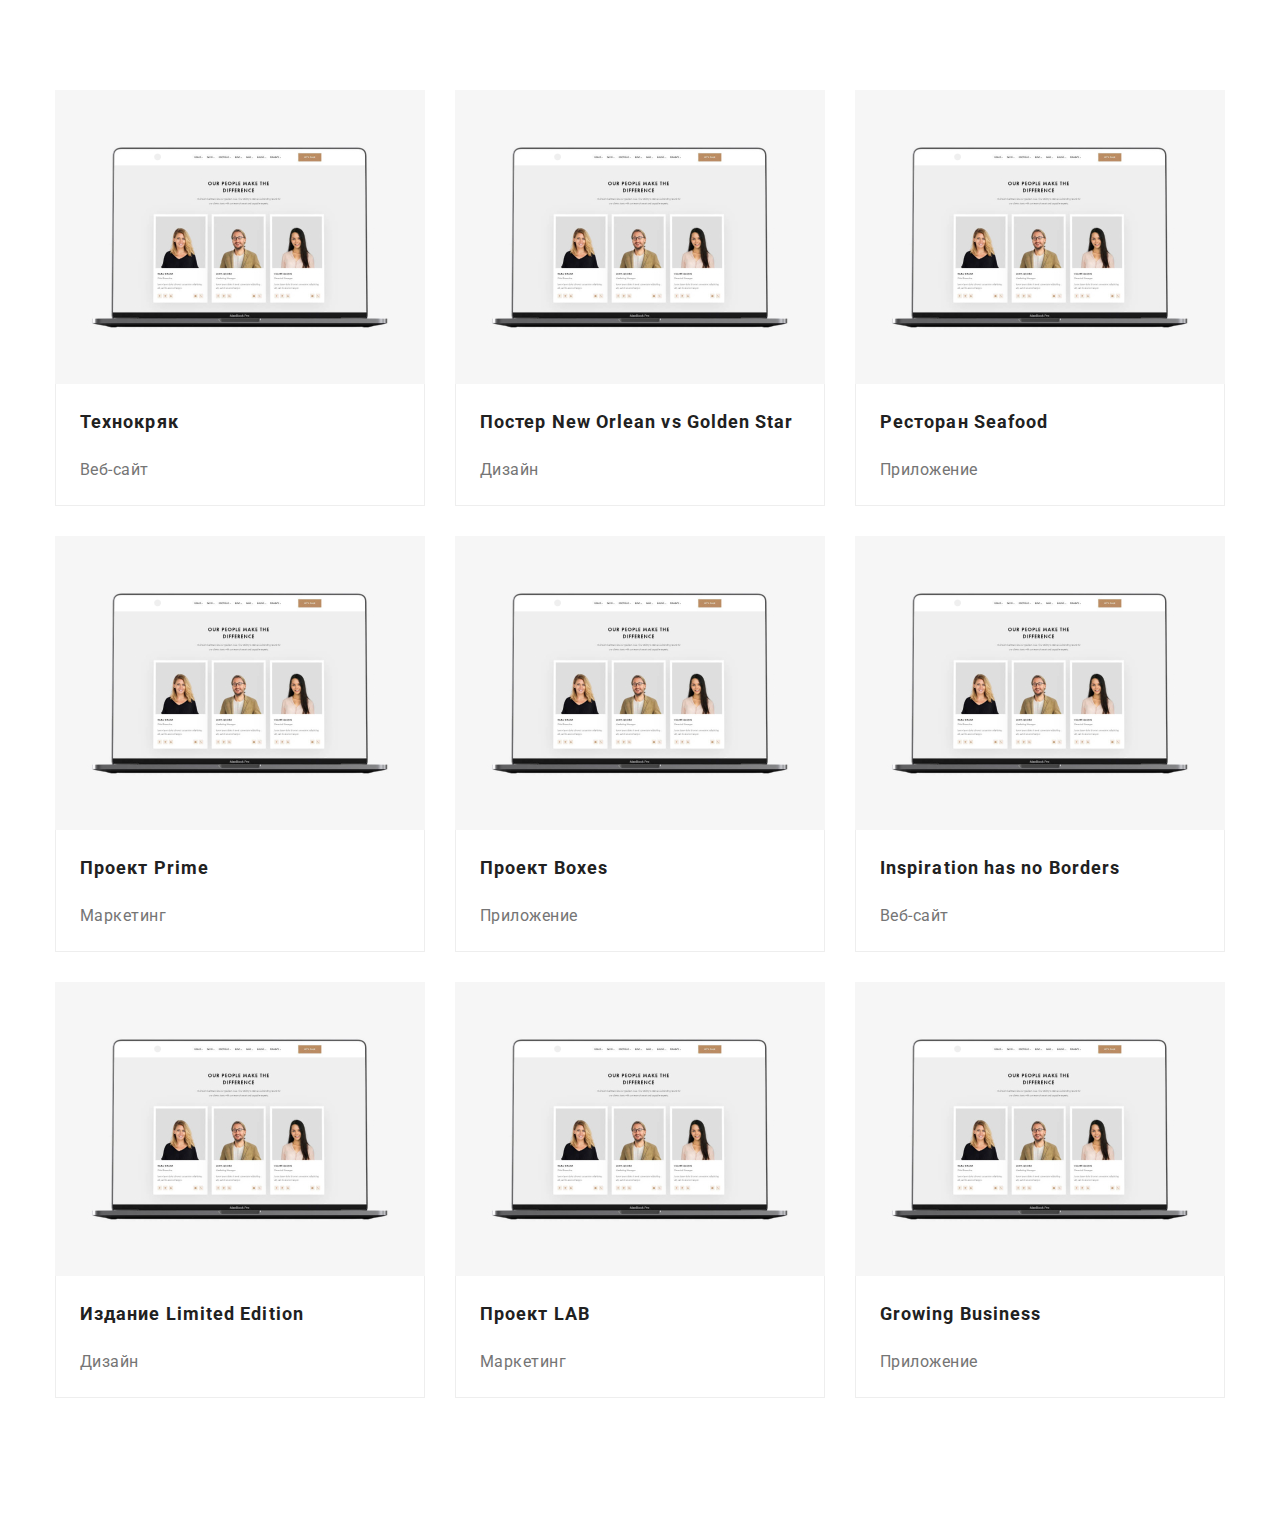
==== portfolio.html @ 9ae6234c "Initial commit" ====
<!DOCTYPE html>
<html lang="ru">

<head>
    <meta charset="UTF-8">
    <meta http-equiv="X-UA-Compatible" content="IE=edge">
    <meta name="viewport" content="width=device-width, initial-scale=1.0">
    
    <title>WebStudio</title>
    
    <link rel="stylesheet" href="./CSS/portfolio.min.css">
    <link rel="preconnect" href="https://fonts.gstatic.com">
    <link
    href="https://fonts.googleapis.com/css2?family=Raleway:wght@700&family=Roboto:wght@400;500;700;900&display=swap"
        rel="stylesheet">
</head>

<body>

    <!-- Head site -->

    <!-- <header class="header-line header--line ">
    
        <div class="container container-nav">
    
            <nav class="nav">
    
                <a href="./index.html" class="logo-decor"> <span class="logo-decor__start">Web</span> <span
                        class="logo-decor__end">Studio</span> </a>
    
                <ul class="menu list">
    
                    <li class="menu__item"> <a class="menu__link-title-text header-line__link-prt-std-icon " href="./index.html">Студия</a> </li>
    
                    <li class="menu__item"> <a class="menu__link-title-text header-line__link-portfolio-icon menu_link--active" href="./portfolio.html">Портфолио</a></li>
    
                    <li class="menu__item"> <a class="menu__link-title-text header-line__link-contacts-icon" href="">Контакты</a> </li>
    
                </ul>
    
            </nav>
    
          
          
            <ul class="list contacts">
            
                <li class="item contacts__item">
            
                    <a class="link-mail" href="mailto:nfo@devstudio.com">
            
                        <svg class="link-mail__icon">
            
                            <use href="./images/sprite.svg#icon-envelope"></use>
            
                        </svg>
            
                        info@devstudio.com</a>
            
                </li>
            
                <li class="item contacts__item">
            
                    <a class="link-phone" href="tel:+380961111111">
            
                        <svg class="link-phone__icon">
            
                            <use href="./images/sprite.svg#smartphone"></use>
            
                        </svg>
            
                        +38 096 111 11 11</a>
            
                </li>

            </ul>

        </div>
    
    </header> -->
    <!-- Main information -->
    <main>

        <h1 class="visually-hidden">Портфолио</h1>

        <section class="section main-section " >

            <div class="container">

                <!-- <ul class="radio-btn list" >

                    <li class=" radio-btn__item item"> <button class="radio-btn__oll" type="button">Все</button></li>

                    <li class=" radio-btn__item item"> <button class="radio-btn__web radio-btn__style" type="button">Веб-сайты</button> </li>

                    <li class=" radio-btn__item item"> <button class="radio-btn__gadgets radio-btn__style" type="button">Приложения</button></li>

                    <li class=" radio-btn__item item"> <button class="radio-btn__disign radio-btn__style" type="button">Дизайн</button></li>

                    <li class=" radio-btn__item item"> <button class="radio-btn__marketing radio-btn__style" type="button">Маркетинг</button></li>

                </ul> -->

                <ul class="projects list">
                
                    <li class="item  projects__item ">
                
                        <a class="projects__link" href="">
                
                            <div class="progects__overlay">
                                <picture>
                                    <source
                                        srcset="./images/desctop/portfolio/tehnokryak_img.jpg 1x, ./images/desctop/portfolio/./images/desctop/portfolio/tehnokryak_img@2x.jpg 2x"
                                        media="(min-width: 1200px)" />
                                        <source srcset="./images/tablets/portfolio/tehnokryak_img.jpg 1x, ./images/tablets/portfolio/tehnokryak_img@2x.jpg 2x"
                                            media="(min-width: 768px)" />
                                    <source srcset="./images/mobile/portfolio/tehnokryak_img.jpg 1x, ./images/mobile/portfolio/tehnokryak_img@2x.jpg 2x " media="(max-width: 767px)" />
                                    
                                   
                                    <img class="progects__img" src="./images/Tehnokryak.jpg" alt="Фоторографи людей з подисями их профессий"
                                        max-width="450" >
                                </picture>
                                
                
                                <div class="overlay">
                
                                    <p class="projects__overlay-text">
            
                                        Технокряк это современная площадка распространения коронавируса.
                                        Компании используют эту платформу для цифрового
                                        шпионажа и атак на защищённые сервера конкурентов.
            
                                    </p>
                 
                                </div>

                            </div>
                
                            <div class="name-progects">
                
                                <h2 class="name-progects__title">Технокряк</h2>
                
                                <p class="name-progects__text">Веб-сайт</p>
                
                            </div>
                        </a>
                    </li>
                
                    <li class="item projects__item">
                
                        <a class="projects__link" href="">
                
                            <div class="progects__overlay">

                                <picture>
                                    <source
                                        srcset="./images/desctop/portfolio/tehnokryak_img.jpg 1x, ./images/desctop/portfolio/./images/desctop/portfolio/tehnokryak_img@2x.jpg 2x"
                                        media="(min-width: 1200px)" />
                                    <source srcset="./images/tablets/portfolio/tehnokryak_img.jpg 1x, ./images/tablets/portfolio/tehnokryak_img@2x.jpg 2x"
                                        media="(min-width: 768px)" />
                                    <source srcset="./images/mobile/portfolio/tehnokryak_img.jpg 1x, ./images/mobile/portfolio/tehnokryak_img@2x.jpg 2x "
                                        media="(max-width: 767px)" />
                                    <img class="progects__img" src="./images/Star.jpg" alt="Два баскетболиста в прыжке, один блокрует бросок второго"
                                        max-width="450">
                                </picture>
                                    
                    
                                <div class="overlay">
                
                                        <p class="projects__overlay-text">
                
                                            Технокряк это современная площадка распространения коронавируса.
                                            Компании используют эту платформу для цифрового
                                            шпионажа и атак на защищённые сервера конкурентов.
                
                                        </p>
                
                                </div>
                
                            </div>
                
                
                
                            <div class="name-progects">
                
                                <h2 class="name-progects__title">Постер New Orlean vs Golden Star</h2>
                
                                <p class="name-progects__text">Дизайн</p>
                
                            </div>
                
                
                        </a>
                
                
                    </li>
                
                    <li class="item projects__item">
                
                        <a class="projects__link" href="">
                
                            <div class="progects__overlay">
                                <picture>
                                    <source
                                        srcset="./images/desctop/portfolio/tehnokryak_img.jpg 1x, ./images/desctop/portfolio/./images/desctop/portfolio/tehnokryak_img@2x.jpg 2x"
                                        media="(min-width: 1200px)" />
                                    <source srcset="./images/tablets/portfolio/tehnokryak_img.jpg 1x, ./images/tablets/portfolio/tehnokryak_img@2x.jpg 2x"
                                        media="(min-width: 768px)" />
                                    <source srcset="./images/mobile/portfolio/tehnokryak_img.jpg 1x, ./images/mobile/portfolio/tehnokryak_img@2x.jpg 2x "
                                        media="(max-width: 767px)" />
                                    <img class="progects__img" src="./images/Seafood.jpg" alt="Вригивающая форель и название ресторна " max-width="450">
                                </picture>
                               
                
                                <div class="overlay">
                
                                    <p class="projects__overlay-text">
            
                                        Технокряк это современная площадка распространения коронавируса.
                                        Компании используют эту платформу для цифрового
                                        шпионажа и атак на защищённые сервера конкурентов.
            
                                    </p>
   
                                </div>
                
                            </div>
                
                
                            <div class="name-progects">
                
                                <h2 class="name-progects__title">Ресторан Seafood</h2>
                
                                <p class="name-progects__text">Приложение</p>
                
                            </div>
                
                
                
                        </a>
                
                
                
                    </li>
                
                    <li class="item projects__item">
                
                        <a class="projects__link" href="">
                
                            <div class="progects__overlay">
                                <picture>
                                    <source
                                        srcset="./images/desctop/portfolio/tehnokryak_img.jpg 1x, ./images/desctop/portfolio/./images/desctop/portfolio/tehnokryak_img@2x.jpg 2x"
                                        media="(min-width: 1200px)" />
                                    <source srcset="./images/tablets/portfolio/tehnokryak_img.jpg 1x, ./images/tablets/portfolio/tehnokryak_img@2x.jpg 2x"
                                        media="(min-width: 768px)" />
                                    <source srcset="./images/mobile/portfolio/tehnokryak_img.jpg 1x, ./images/mobile/portfolio/tehnokryak_img@2x.jpg 2x "
                                        media="(max-width: 767px)" />
                                    <img class="progects__img" src="./images/Prime.jpg" alt="Наушнки" max-width="450">
                                </picture>
                                
                
                                <div class="overlay">
                
                                    <p class="projects__overlay-text">
            
                                        Технокряк это современная площадка распространения коронавируса.
                                        Компании используют эту платформу для цифрового
                                        шпионажа и атак на защищённые сервера конкурентов.
            
                                    </p>
            
                                </div>
                
                            </div>
                
                            <div class="name-progects">
                
                                <h2 class="name-progects__title">Проект Prime</h2>
                
                                <p class="name-progects__text">Маркетинг</p>
                
                            </div>
                
                        </a>
                
                
                
                    </li>
                
                    <li class="item projects__item">
                
                        <a class="projects__link" href="">
                
                            <div class="progects__overlay">
                                <picture>
                                    <source
                                        srcset="./images/desctop/portfolio/tehnokryak_img.jpg 1x, ./images/desctop/portfolio/./images/desctop/portfolio/tehnokryak_img@2x.jpg 2x"
                                        media="(min-width: 1200px)" />
                                    <source srcset="./images/tablets/portfolio/tehnokryak_img.jpg 1x, ./images/tablets/portfolio/tehnokryak_img@2x.jpg 2x"
                                        media="(min-width: 768px)" />
                                    <source srcset="./images/mobile/portfolio/tehnokryak_img.jpg 1x, ./images/mobile/portfolio/tehnokryak_img@2x.jpg 2x "
                                        media="(max-width: 767px)" />
                                    <img class="progects__img" src="./images/Boxes.jpg" alt="две коробочки, серая  и светлокоричневая" max-width="450">
                                </picture>
                                
                
                                <div class="overlay">
                
                
                                    <p class="projects__overlay-text">
            
                                        Технокряк это современная площадка распространения коронавируса.
                                        Компании используют эту платформу для цифрового
                                        шпионажа и атак на защищённые сервера конкурентов.
            
                                    </p>
                               
                
                                </div>
                
                            </div>
                
                            <div class="name-progects">
                
                                <h2 class="name-progects__title">Проект Boxes</h2>
                
                                <p class="name-progects__text">Приложение</p>
                
                            </div>
                
                
                        </a>
                
                
                
                    </li>
                
                    <li class="item projects__item">
                
                        <a class="projects__link" href="">
                
                            <div class="progects__overlay">
                                <picture>
                                    <source
                                        srcset="./images/desctop/portfolio/tehnokryak_img.jpg 1x, ./images/desctop/portfolio/./images/desctop/portfolio/tehnokryak_img@2x.jpg 2x"
                                        media="(min-width: 1200px)" />
                                    <source srcset="./images/tablets/portfolio/tehnokryak_img.jpg 1x, ./images/tablets/portfolio/tehnokryak_img@2x.jpg 2x"
                                        media="(min-width: 768px)" />
                                    <source srcset="./images/mobile/portfolio/tehnokryak_img.jpg 1x, ./images/mobile/portfolio/tehnokryak_img@2x.jpg 2x "
                                        media="(max-width: 767px)" />
                                    <img class="progects__img" src="./images/Borders.jpg"
                                        alt="Доска с картой мира на темном  фоне и списоком предлогаемых услуг" max-width="450">
                                </picture>
                                
                
                                <div class="overlay">
                                                    
                                        <p class="projects__overlay-text">
                
                                            Технокряк это современная площадка распространения коронавируса.
                                            Компании используют эту платформу для цифрового
                                            шпионажа и атак на защищённые сервера конкурентов.
                
                                        </p>

                                </div>
                
                            </div>
                
                            <div class="name-progects">
                
                                <h2 class="name-progects__title">Inspiration has no Borders</h2>
                
                                <p class="name-progects__text">Веб-сайт</p>
                
                            </div>
                
                        </a>
                
                
                
                    </li>
                
                    <li class="item projects__item">
                
                        <a class="projects__link" href="">
                
                            <div class="progects__overlay">
                                <picture>
                                    <source
                                        srcset="./images/desctop/portfolio/tehnokryak_img.jpg 1x, ./images/desctop/portfolio/./images/desctop/portfolio/tehnokryak_img@2x.jpg 2x"
                                        media="(min-width: 1200px)" />
                                    <source srcset="./images/tablets/portfolio/tehnokryak_img.jpg 1x, ./images/tablets/portfolio/tehnokryak_img@2x.jpg 2x"
                                        media="(min-width: 768px)" />
                                    <source srcset="./images/mobile/portfolio/tehnokryak_img.jpg 1x, ./images/mobile/portfolio/tehnokryak_img@2x.jpg 2x "
                                        media="(max-width: 767px)" />
                                    <img class="progects__img" src="./images/Limited.jpg"
                                        alt="Развернутый журнал с изображениями женщин с разним предметами" max-width="450">
                                </picture>
                
                                
                
                                <div class="overlay">
                
                                        <p class="projects__overlay-text">
                
                                            Технокряк это современная площадка распространения коронавируса.
                                            Компании используют эту платформу для цифрового
                                            шпионажа и атак на защищённые сервера конкурентов.
                
                                        </p>
                
                                </div>
                
                            </div>
                
                            <div class="name-progects">
                
                                <h2 class="name-progects__title">Издание Limited Edition</h2>
                
                                <p class="name-progects__text">Дизайн</p>
                
                            </div>
                
                        </a>
                
                
                    </li>
                
                    <li class="item projects__item">
                
                        <a class="projects__link" href="">
                
                            <div class="progects__overlay">
                                <picture>
                                    <source
                                        srcset="./images/desctop/portfolio/tehnokryak_img.jpg 1x, ./images/desctop/portfolio/./images/desctop/portfolio/tehnokryak_img@2x.jpg 2x"
                                        media="(min-width: 1200px)" />
                                    <source srcset="./images/tablets/portfolio/tehnokryak_img.jpg 1x, ./images/tablets/portfolio/tehnokryak_img@2x.jpg 2x"
                                        media="(min-width: 768px)" />
                                    <source srcset="./images/mobile/portfolio/tehnokryak_img.jpg 1x, ./images/mobile/portfolio/tehnokryak_img@2x.jpg 2x "
                                        media="(max-width: 767px)" />
                                    <img class="progects__img" src="./images/LAB.jpg" alt="Этикетка з надисями  LAB EL TAG" max-width="450">
                                </picture>
                              
                
                                <div class="overlay">
                     
                                        <p class="projects__overlay-text">
                
                                            Технокряк это современная площадка распространения коронавируса.
                                            Компании используют эту платформу для цифрового
                                            шпионажа и атак на защищённые сервера конкурентов.
                
                                        </p>
                                                                   
                                </div>
                
                            </div>
                
                            <div class="name-progects">
                
                                <h2 class="name-progects__title">Проект LAB</h2>
                
                                <p class="name-progects__text">Маркетинг</p>
                
                            </div>
                
                
                        </a>
                
                    </li>
                
                    <li class="item projects__item">
                
                        <a class="projects__link" href="">
                
                            <div class="progects__overlay">
                                <picture>
                                    <source
                                        srcset="./images/desctop/portfolio/tehnokryak_img.jpg 1x, ./images/desctop/portfolio/./images/desctop/portfolio/tehnokryak_img@2x.jpg 2x"
                                        media="(min-width: 1200px)" />
                                    <source srcset="./images/tablets/portfolio/tehnokryak_img.jpg 1x, ./images/tablets/portfolio/tehnokryak_img@2x.jpg 2x"
                                        media="(min-width: 768px)" />
                                    <source srcset="./images/mobile/portfolio/tehnokryak_img.jpg 1x, ./images/mobile/portfolio/tehnokryak_img@2x.jpg 2x "
                                        media="(max-width: 767px)" />
                                    <img class="progects__img" src="./images/Business.jpg" alt="Ноутбук заставкой  странички сайта" max-width="450">
                                </picture>
                                
                
                                <div class="overlay">
                
                                    
                                    <p class="projects__overlay-text">
            
                                        Технокряк это современная площадка распространения коронавируса.
                                        Компании используют эту платформу для цифрового
                                        шпионажа и атак на защищённые сервера конкурентов.
            
                                    </p>
                
                                                
                                </div>
                
                            </div>
                
                            <div class="name-progects">
                
                                <h2 class="name-progects__title" class="name-progects__text">Growing Business</h2>
                
                                <p class="name-progects__text">Приложение</p>
                
                            </div>
                
                
                
                        </a>
                
                    </li>
                
                </ul>
                
            </div>

        </section>

    </main>

                                             <!--FOOTER  -->

    <!-- <footer class="footer footer-section">
    
        <div class="container container-footer ">
    
            <div class="group-footer ftr-block">
    
                <a class="logo-footer-oll" href="/index.html"> <span class="logo-decor__start">Web</span> <span
                        class="logo-footer">Studio</span></a>
    
                <address class="title-ftr-adrs">
    
                    <a class="link-adr-footer" href="https://goo.gl/maps/9zNPGxBskTTP5fms5" target="_blank">г. Киев, пр-т
                        Леси Украинки, 26</a>
    
                    <ul class="footer-contacts  list">
    
                        <li class=" footer-contacts__item item">
    
                            <a class="footer-contacts__link-mail-footer" href="ailto:info@example.com">info@example.com</a>
    
                        </li>
    
                        <li class=" footer-contacts__item item">
    
                            <a class="footer-contacts__link-phone-footer" href="tel:+380991111111">+38 099 111 11 11</a>
    
                        </li>
                        
                    </ul>
    
    
                </address>
    
            </div>
    
            <div class="container-social ftr-block">
    
                <h3 class="title-link-ftr">присоединяйтесь</h3>
    
                <ul class=" footer-social  list">
    
                    <li class=" footer-social__item">
    
                        <a class="footer-social__link" href="">
    
                            <svg class="footer-social__icon">
    
                                <use href="./images/sprite.svg#icon-instagram-2"></use>
    
                            </svg>
    
                        </a>
    
                    </li>
    
                    <li class=" footer-social__item">
    
                        <a class="footer-social__link" href="">
    
                            <svg class="footer-social__icon">
    
                                <use href="./images/sprite.svg#icon-twitter-1"></use>
    
                            </svg>
    
                        </a>
    
                    </li>
    
                    <li class=" footer-social__item">
    
                        <a class="footer-social__link" href="">
    
                            <svg class="footer-social__icon">
    
                                <use href="./images/sprite.svg#icon-facebook-1"></use>
    
                            </svg>
    
                        </a>
    
                    </li>
    
                    <li class=" footer-social__item">
    
                        <a class="footer-social__link" href="">
    
                            <svg class="footer-social__icon">
    
                                <use href="./images/sprite.svg#icon-linkedin-1"></use>
    
                            </svg>
    
                        </a>
    
                    </li>
    
                </ul>
    
            </div>
    
            <div class="subscription ftr-block">

                <h3 class="title-link-subscription">Подпишитесь на рассылку</h3>
               
                <form>
                    <div class="subscription-block" >

                        <input class="subscription-block__email" type="email" name="email" placeholder="E-mail">
                        
                        <button type="submit" class="subsription-btn">Подписаться
                        
                            <svg class="subsription-btn__icon">
        
                                <use href="./images/icons.svg#icon-send"></use>
        
                            </svg>
                    
                        </button>
                    
                    </div>
       
                </form>
    
    
    
    
            </div>
    
        </div>
    
    
    
    </footer> -->
   

</body>

</html>
---- CSS/portfolio.min.css ----
html{box-sizing:border-box}body{font-family:'Roboto', sans-serif;font-style:normal;font-weight:400;color:#757575;margin:0}*,*::after,*::before{box-sizing:inherit}h1,h2,h3,p{margin-top:0}.list{list-style:none;margin-left:0px;margin-top:0px;padding-left:0px}li{list-style:none}img{display:block;max-width:100%;height:auto}:root{--text-general-top: 'Roboto', sans-serif;--prymory-text-color: #757575;--title-text-color: #212121;--whiet-text-color: #ffffff;--hover-focus-color: #2196f3;--black-text-color: #000000;--background-fone: #2f303a;--grid-set: 2;--transition-transform: transform 250ms cubic-bezier(0.4, 0, 0.2, 1);--transition-oll: 250ms cubic-bezier(0.4, 0, 0.2, 1)}.visually-hidden{position:absolute !important;clip:rect(1px 1px 1px 1px);clip:rect(1px, 1px, 1px, 1px);padding:0 !important;border:0 !important;height:1px !important;width:1px !important;overflow:hidden}.container{width:100%;padding-left:15px;padding-right:15px;padding-top:60px;padding-bottom:60px;margin-left:auto;margin-right:auto}@media screen and (min-width: 480px){.container{max-width:480px}}@media screen and (min-width: 768px){.container{max-width:768px}}@media screen and (min-width: 1200px){.container{max-width:1200px;padding-top:90px;padding-bottom:90px}}.header--line{position:relative;background-color:#ffffff;border-bottom:1px solid #ececec}.container-nav{display:flex;align-items:baseline;justify-content:space-between;padding-top:24px;padding-bottom:25px}.nav{display:flex;align-items:center}.menu{display:flex;margin-bottom:0px}.menu__item:not(:last-child){margin-right:50px}.menu__link-title-text:hover,.menu__link-title-text:focus{color:var(--hover-focus-color)}.menu__link-title-text{padding-top:20px;padding-bottom:31px;font-weight:500;font-size:14px;line-height:1.14;letter-spacing:0.02em;text-decoration:none;color:var(--title-text-color)}.menu_link--active{color:var(--hover-focus-color)}.logo-decor__start,.logo-decor__end{font-family:'Raleway', sans-serif;font-style:normal;font-weight:700;font-size:26px;line-height:1.2;letter-spacing:0.03em}.logo-decor{display:block;text-decoration:none;margin-right:93px}.logo-decor__start{color:var(--hover-focus-color)}.logo-decor__end{color:var(--black-text-color)}.header-line__link-title-studio::after{display:flex;position:absolute;background-image:url(../images/heder_std.svg);content:'';width:48px;height:4px;margin-top:28px}.header-line__link-contacts-icon::after{display:flex;position:absolute;background-image:url(../images/heder_contacts.svg);content:'';width:68px;height:4px;margin-top:28px;transform:scaleX(0);transition:var(--transition-transform)}.header-line__link-std-icon::after{display:flex;position:absolute;background-image:url(../images/heder_portfolio.svg);content:'';width:77px;height:4px;margin-top:28px;transform:scaleX(0);transition:var(--transition-transform)}.header-line__link-prt-std-icon:hover:after,.header-line__link-prt-std-icon:focus:after,.header-line__link-contacts-icon:hover:after,.header-line__link-contacts-icon:focus:after,.header-line__link-std-icon:hover:after,.header-line__link-std-icon:focus:after{transform:scaleX(1)}.header-line__link-portfolio-icon::after{display:flex;position:absolute;background-image:url(../images/heder_portfolio.svg);content:'';width:77px;height:4px;margin-top:28px}.header-line__link-prt-std-icon::after{display:flex;position:absolute;background-image:url(../images/heder_std.svg);content:'';width:48px;height:4px;margin-top:28px;transform:scaleX(0);transition:var(--transition-transform)}.contacts{display:flex;align-items:center;margin-bottom:0px;height:16px}.contacts__item:not(:last-child){margin-right:50px}.link-phone,.link-mail{padding-top:20px;padding-bottom:20px;font-weight:500;font-size:14px;line-height:1.14;text-decoration:none;color:var(--prymory-text-color);transition:color var(--transition-oll)}.link-phone{display:flex;align-items:center;width:100%}.link-phone:hover,.link-phone:focus{color:var(--hover-focus-color)}.link-mail{display:flex;align-items:center;width:100%}.link-mail:hover,.link-mail:focus{color:var(--hover-focus-color)}.link-mail__icon{width:16px;height:12px;margin-right:10px;background-color:#ffffff;fill:currentColor}.link-phone__icon{width:10px;height:16px;margin-right:10px;background-color:#ffffff;fill:currentColor}.radio-btn{display:flex;flex-wrap:wrap;justify-content:start;margin-bottom:40px}.radio-btn__item:not(:last-child){margin-right:10px}.radio-btn__item:nth-last-child(n+2){margin-bottom:15px}@media screen and (min-width: 768px){.radio-btn{display:flex;margin-bottom:30px;justify-content:center}.radio-btn__item:not(:last-child){margin-right:10px}.radio-btn__item:nth-last-child(n+4){margin-bottom:0}}@media screen and (min-width: 1200px){.radio-btn{display:flex;margin-bottom:50px;justify-content:center}.radio-btn__item:not(:last-child){margin-right:10px}}.radio-btn__oll{width:73px;height:38px;left:495px;top:174px;background:#2196f3;border-radius:4px;border:0;cursor:pointer;font-family:inherit;font-weight:500;font-size:16px;line-height:1.62;text-align:center;letter-spacing:0.03em;color:var(--whiet-text-color)}.radio-btn__oll__oll:hover,.radio-btn__oll__oll:focus{box-shadow:0px 3px 1px rgba(0,0,0,0.1),0px 1px 2px rgba(0,0,0,0.08),0px 2px 2px rgba(0,0,0,0.12)}.radio-btn__style{background-color:#f5f4fa;border-radius:4px;border:0;cursor:pointer;font-family:inherit;font-weight:500;font-size:16px;line-height:1.62;text-align:center;letter-spacing:0.03em;color:var(--title-text-color);transition:box-shadow var(--transition-oll),background-color var(--transition-oll),color var(--transition-oll)}.radio-btn__style:hover,.radio-btn__style:focus{box-shadow:0px 3px 1px rgba(0,0,0,0.1),0px 1px 2px rgba(0,0,0,0.08),0px 2px 2px rgba(0,0,0,0.12);background:#2196f3;color:var(--whiet-text-color)}.radio-btn__web{width:128px;height:38px;left:576px;top:174px}.radio-btn__gadgets{width:145px;height:38px;left:712px;top:174px}.radio-btn__disign{width:103px;height:38px;left:865px;top:174px}.radio-btn__marketing{width:130px;height:38px;left:976px;top:174px}.projects__item:not(:nth-last-child(-n+1)){margin-bottom:30px}@media screen and (min-width: 768px){.projects{display:flex;flex-flow:wrap;margin-bottom:0px}.projects__item:not(:nth-child(2n)){margin-right:30px}}@media screen and (min-width: 1200px){.projects{display:flex;flex-flow:wrap}.projects__item:not(:nth-last-child(- n+3)){margin-bottom:30px}.projects__item:not(:nth-last-child(- 7n+8)){margin-bottom:0}.projects__item:not(:nth-child(2n)){margin-right:0}.projects__item:not(:nth-child(3n+3)){margin-right:30px}}.projects__link{margin:0;display:block;width:100%;height:100%;text-decoration:none;transition:box-shadow var(--transition-oll)}.projects__link:hover,.projects__link:focus{box-shadow:0px 1px 1px rgba(0,0,0,0.12),0px 4px 4px rgba(0,0,0,0.06),1px 4px 6px rgba(0,0,0,0.16)}@media screen and (min-width: 768){.projects__link{display:block;width:354px}}@media screen and (min-width: 1200px){.projects__link{display:block;width:370px}}.progects__overlay{position:relative;max-width:450px;overflow:hidden}@media screen and (min-width: 768px){.progects__overlay{position:relative;max-width:354px;overflow:hidden}}@media screen and (min-width: 1200px){.progects__overlay{position:relative;max-width:370px;overflow:hidden}}.projects__overlay-text{position:absolute;top:50%;left:50%;transform:translate(-50%, -50%);width:100%;padding:49px 24px;font-size:18px;line-height:1.56;letter-spacing:0.03em;text-align:start;color:var(--whiet-text-color)}@media screen and (max-width: 479px){.projects__overlay-text{position:absolute;top:50%;left:35%;transform:translate(-50%, -50%);padding:0px 24px;max-width:320px;text-align:center;font-size:16px;line-height:1.56;letter-spacing:0.03em}}.overlay{position:absolute;width:450px;height:100%;background-color:rgba(33,150,243,0.9);opacity:0;transform:translateY(0);transition:var(--transition-transform)}.projects__link:focus .overlay,.projects__link:hover .overlay{transform:translateY(-100%);opacity:1}@media screen and (min-width: 768px){.overlay{position:absolute;max-width:354px;height:100%;background-color:rgba(33,150,243,0.9);opacity:0;transform:translateY(0);transition:var(--transition-transform)}.projects__link:focus .overlay,.projects__link:hover .overlay{transform:translateY(-100%);opacity:1}}@media screen and (min-width: 1200px){.overlay{position:absolute;max-width:370px;height:100%;background-color:rgba(33,150,243,0.9);opacity:0;transform:translateY(0);transition:var(--transition-transform)}.projects__link:focus .overlay,.projects__link:hover .overlay{transform:translateY(-100%);opacity:1}}.name-progects{max-width:450px;padding-left:24px;padding-right:24px;padding-bottom:20px;padding-top:20px;background-color:#ffffff;border-bottom:1px solid #eeeeee;border-left:1px solid #eeeeee;border-right:1px solid #eeeeee}.name-progects__title{font-weight:700;font-size:18px;line-height:2;letter-spacing:0.03em;color:var(--title-text-color)}.name-progects__text{margin-bottom:0px;font-size:16px;line-height:1.87;letter-spacing:0.03em;color:var(--prymory-text-color)}@media screen and (min-width: 768px){.name-progects{max-width:354px;padding-left:24px;padding-right:24px;padding-bottom:20px;padding-top:20px;background-color:#ffffff;border-bottom:1px solid #eeeeee;border-left:1px solid #eeeeee;border-right:1px solid #eeeeee}.name-progects__title{font-weight:700;font-size:18px;line-height:2;letter-spacing:0.03em;color:var(--title-text-color)}.name-progects__text{margin-bottom:0px;font-size:16px;line-height:1.87;letter-spacing:0.03em;color:var(--prymory-text-color)}}@media screen and (min-width: 1200px){.name-progects{max-width:370px;padding-left:24px;padding-right:24px;padding-bottom:20px;padding-top:20px;background-color:#ffffff;border-bottom:1px solid #eeeeee;border-left:1px solid #eeeeee;border-right:1px solid #eeeeee}.name-progects__title{font-weight:700;font-size:18px;line-height:2;letter-spacing:0.06em;color:var(--title-text-color)}.name-progects__text{margin-bottom:0px;font-size:16px;line-height:1.87;letter-spacing:0.03em;color:var(--prymory-text-color)}}.footer{width:auto;background-color:var(--background-fone);margin-top:0px}.container-footer{padding-top:60px;text-align:center;padding-bottom:60px}.group-footer{margin-bottom:60px}@media screen and (min-width: 768px){.container-footer{display:flex;flex-wrap:wrap;justify-content:space-around}.group-footer{margin-bottom:60px}}@media screen and (min-width: 1200px){.container-footer{display:flex;justify-content:space-between}.group-footer{margin:0}}@media screen and (min-width: 1200px){.ftr-block{flex-basis:calc((50% - 45px) / 2)}.ftr-block:last-child{flex-basis:calc(50% - 15px)}}.logo-footer-oll{display:block;margin-bottom:20px;font-family:'Raleway', sans-serif;font-style:normal;font-weight:700;font-size:26px;line-height:1.2;letter-spacing:0.03em;text-decoration:none;text-align:center}.logo-footer{color:var(--whiet-text-color)}.title-ftr-adrs{display:inline-block;width:231px}.footer-contacts__link-phone-footer,.footer-contacts__link-mail-footer{font-weight:normal;font-size:14px;line-height:24px;color:rgba(255,255,255,0.6);text-decoration:none;transition:color var(--transition-oll)}.link-adr-footer{display:inline-flex;width:231px;margin-bottom:8px;font-size:14px;line-height:1.71;letter-spacing:0.03em;color:var(--whiet-text-color);text-decoration:none;transition:color var(--transition-oll)}.footer-contacts{display:block;margin-bottom:0px;width:231px;margin-right:0}.footer-contacts__link-phone-footer:hover,.footer-contacts__link-phone-footer:focus,.footer-contacts__link-mail-footer:hover,.footer-contacts__link-mail-footer:focus{color:var(--hover-focus-color)}.footer-contacts__item:not(:last-child){margin-bottom:11px}.link-adr-footer:hover,.link-adr-footer:focus{color:var(--hover-focus-color)}.title-link-ftr{margin-bottom:20px;font-weight:700;font-size:14px;line-height:1.14;letter-spacing:0.03em;text-transform:uppercase;color:var(--whiet-text-color)}.container-social{margin-left:auto;margin-right:auto;margin-bottom:60px;padding-top:5px}@media screen and (min-width: 768px){.container-social{margin:0}}@media screen and (min-width: 1200px){.container-social{margin:0;padding-top:12px}}.footer-social{display:flex;justify-content:center;margin-bottom:0}.footer-social__item:not(:last-child){margin-right:10px}.footer-social__item{width:44px;height:44px;border-radius:50%;transform:scale(1);transition:var(--transition-transform)}.footer-social__item:hover,.footer-social__item:focus{background-color:var(--hover-focus-color);transform:scale(1.15)}.footer-social__link{display:flex;justify-content:center;align-items:center;width:100%;height:100%;border-radius:inherit;background-color:rgba(255,255,255,0.1)}.footer-social__icon{width:20px;height:20px;fill:white}.subscription-block{width:100%}.subscription-block__email{display:flex;flex-direction:column;justify-content:center;margin-bottom:20px;padding-left:16px;padding-top:15px;padding-bottom:15px;width:100%;border:1px solid rgba(255,255,255,0.3);background-color:#2f303a;filter:drop-shadow(0px 4px 4px rgba(0,0,0,0.15));border-radius:4px;font-size:16px;line-height:1.25;color:rgba(255,255,255,0.6);letter-spacing:0.03em}@media screen and (min-width: 768px){.subscription{width:100%;padding-top:5px}.subscription-block{width:100%}.subscription-block__email{display:flex;flex-direction:column;justify-content:center;margin-left:auto;margin-right:auto;margin-bottom:20px;padding-left:16px;padding-top:15px;padding-bottom:15px;max-width:450px;border:1px solid rgba(255,255,255,0.3);background-color:#2f303a;filter:drop-shadow(0px 4px 4px rgba(0,0,0,0.15));border-radius:4px;font-size:16px;line-height:1.25;color:rgba(255,255,255,0.6);letter-spacing:0.03em}}@media screen and (min-width: 1200px){.subscription{max-width:570px;padding-top:12px}.subscription-block{width:100%;display:flex}.subscription-block__email{margin-right:12px;padding-left:16px;padding-top:15px;padding-bottom:15px;width:358px}}.title-link-subscription{display:block;margin-bottom:20px;font-weight:700;font-size:14px;line-height:1.14;letter-spacing:0.03em;text-transform:uppercase;color:var(--whiet-text-color)}@media screen and (min-width: 1200px){.title-link-subscription{text-align:start}}.subsription-btn{position:relative;width:200px;height:50px;padding:0;background-color:#188ce8;padding:10px 62px 10px 29px;border-radius:4px;border:0;text-align:center;letter-spacing:0.06em;color:var(--whiet-text-color);font-weight:bold;font-size:16px;line-height:1.87;cursor:pointer;transition:background-color var(--transition-oll)}.subsription-btn:hover,.subsription-btn:focus{box-shadow:0px 4px 4px rgba(0,0,0,0.15);background-color:var(--hover-focus-color)}.subsription-btn__icon{position:absolute;top:13px;right:28px;width:24px;height:24px}
/*# sourceMappingURL=portfolio.min.css.map */
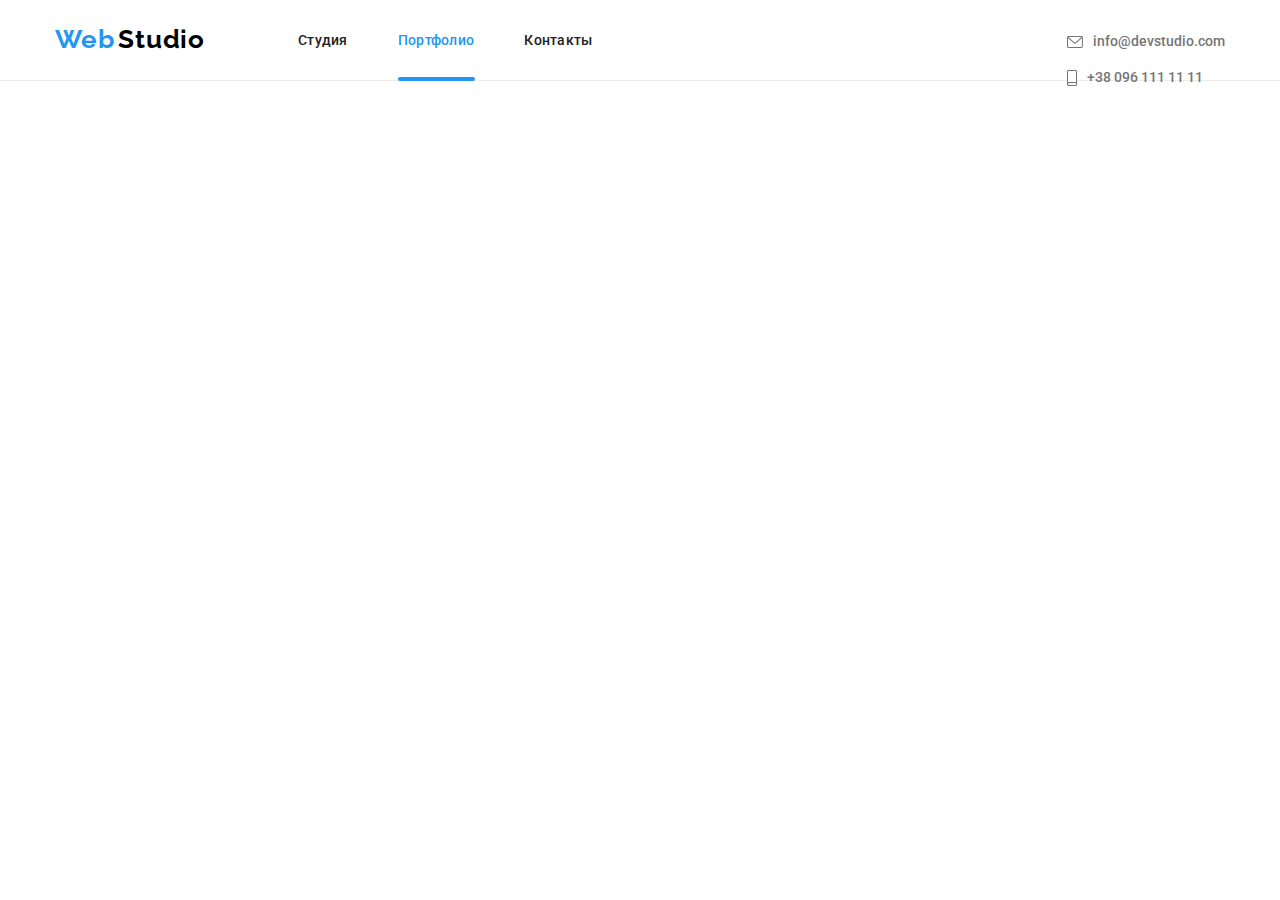
==== commit 6e10fc61: "suka-header" ====
--- a/portfolio.html
+++ b/portfolio.html
@@ -19,7 +19,7 @@
 
     <!-- Head site -->
 
-    <!-- <header class="header-line header--line ">
+    <header class="header-line header--line ">
     
         <div class="container container-nav">
     
@@ -76,9 +76,9 @@
 
         </div>
     
-    </header> -->
+    </header>
     <!-- Main information -->
-    <main>
+    <!-- <main>
 
         <h1 class="visually-hidden">Портфолио</h1>
 
@@ -86,7 +86,7 @@
 
             <div class="container">
 
-                <!-- <ul class="radio-btn list" >
+                <ul class="radio-btn list" >
 
                     <li class=" radio-btn__item item"> <button class="radio-btn__oll" type="button">Все</button></li>
 
@@ -98,7 +98,7 @@
 
                     <li class=" radio-btn__item item"> <button class="radio-btn__marketing radio-btn__style" type="button">Маркетинг</button></li>
 
-                </ul> -->
+                </ul>
 
                 <ul class="projects list">
                 
@@ -524,7 +524,7 @@
 
         </section>
 
-    </main>
+    </main> -->
 
                                              <!--FOOTER  -->
 
--- a/CSS/portfolio.min.css
+++ b/CSS/portfolio.min.css
@@ -1,2 +1,2 @@
-html{box-sizing:border-box}body{font-family:'Roboto', sans-serif;font-style:normal;font-weight:400;color:#757575;margin:0}*,*::after,*::before{box-sizing:inherit}h1,h2,h3,p{margin-top:0}.list{list-style:none;margin-left:0px;margin-top:0px;padding-left:0px}li{list-style:none}img{display:block;max-width:100%;height:auto}:root{--text-general-top: 'Roboto', sans-serif;--prymory-text-color: #757575;--title-text-color: #212121;--whiet-text-color: #ffffff;--hover-focus-color: #2196f3;--black-text-color: #000000;--background-fone: #2f303a;--grid-set: 2;--transition-transform: transform 250ms cubic-bezier(0.4, 0, 0.2, 1);--transition-oll: 250ms cubic-bezier(0.4, 0, 0.2, 1)}.visually-hidden{position:absolute !important;clip:rect(1px 1px 1px 1px);clip:rect(1px, 1px, 1px, 1px);padding:0 !important;border:0 !important;height:1px !important;width:1px !important;overflow:hidden}.container{width:100%;padding-left:15px;padding-right:15px;padding-top:60px;padding-bottom:60px;margin-left:auto;margin-right:auto}@media screen and (min-width: 480px){.container{max-width:480px}}@media screen and (min-width: 768px){.container{max-width:768px}}@media screen and (min-width: 1200px){.container{max-width:1200px;padding-top:90px;padding-bottom:90px}}.header--line{position:relative;background-color:#ffffff;border-bottom:1px solid #ececec}.container-nav{display:flex;align-items:baseline;justify-content:space-between;padding-top:24px;padding-bottom:25px}.nav{display:flex;align-items:center}.menu{display:flex;margin-bottom:0px}.menu__item:not(:last-child){margin-right:50px}.menu__link-title-text:hover,.menu__link-title-text:focus{color:var(--hover-focus-color)}.menu__link-title-text{padding-top:20px;padding-bottom:31px;font-weight:500;font-size:14px;line-height:1.14;letter-spacing:0.02em;text-decoration:none;color:var(--title-text-color)}.menu_link--active{color:var(--hover-focus-color)}.logo-decor__start,.logo-decor__end{font-family:'Raleway', sans-serif;font-style:normal;font-weight:700;font-size:26px;line-height:1.2;letter-spacing:0.03em}.logo-decor{display:block;text-decoration:none;margin-right:93px}.logo-decor__start{color:var(--hover-focus-color)}.logo-decor__end{color:var(--black-text-color)}.header-line__link-title-studio::after{display:flex;position:absolute;background-image:url(../images/heder_std.svg);content:'';width:48px;height:4px;margin-top:28px}.header-line__link-contacts-icon::after{display:flex;position:absolute;background-image:url(../images/heder_contacts.svg);content:'';width:68px;height:4px;margin-top:28px;transform:scaleX(0);transition:var(--transition-transform)}.header-line__link-std-icon::after{display:flex;position:absolute;background-image:url(../images/heder_portfolio.svg);content:'';width:77px;height:4px;margin-top:28px;transform:scaleX(0);transition:var(--transition-transform)}.header-line__link-prt-std-icon:hover:after,.header-line__link-prt-std-icon:focus:after,.header-line__link-contacts-icon:hover:after,.header-line__link-contacts-icon:focus:after,.header-line__link-std-icon:hover:after,.header-line__link-std-icon:focus:after{transform:scaleX(1)}.header-line__link-portfolio-icon::after{display:flex;position:absolute;background-image:url(../images/heder_portfolio.svg);content:'';width:77px;height:4px;margin-top:28px}.header-line__link-prt-std-icon::after{display:flex;position:absolute;background-image:url(../images/heder_std.svg);content:'';width:48px;height:4px;margin-top:28px;transform:scaleX(0);transition:var(--transition-transform)}.contacts{display:flex;align-items:center;margin-bottom:0px;height:16px}.contacts__item:not(:last-child){margin-right:50px}.link-phone,.link-mail{padding-top:20px;padding-bottom:20px;font-weight:500;font-size:14px;line-height:1.14;text-decoration:none;color:var(--prymory-text-color);transition:color var(--transition-oll)}.link-phone{display:flex;align-items:center;width:100%}.link-phone:hover,.link-phone:focus{color:var(--hover-focus-color)}.link-mail{display:flex;align-items:center;width:100%}.link-mail:hover,.link-mail:focus{color:var(--hover-focus-color)}.link-mail__icon{width:16px;height:12px;margin-right:10px;background-color:#ffffff;fill:currentColor}.link-phone__icon{width:10px;height:16px;margin-right:10px;background-color:#ffffff;fill:currentColor}.radio-btn{display:flex;flex-wrap:wrap;justify-content:start;margin-bottom:40px}.radio-btn__item:not(:last-child){margin-right:10px}.radio-btn__item:nth-last-child(n+2){margin-bottom:15px}@media screen and (min-width: 768px){.radio-btn{display:flex;margin-bottom:30px;justify-content:center}.radio-btn__item:not(:last-child){margin-right:10px}.radio-btn__item:nth-last-child(n+4){margin-bottom:0}}@media screen and (min-width: 1200px){.radio-btn{display:flex;margin-bottom:50px;justify-content:center}.radio-btn__item:not(:last-child){margin-right:10px}}.radio-btn__oll{width:73px;height:38px;left:495px;top:174px;background:#2196f3;border-radius:4px;border:0;cursor:pointer;font-family:inherit;font-weight:500;font-size:16px;line-height:1.62;text-align:center;letter-spacing:0.03em;color:var(--whiet-text-color)}.radio-btn__oll__oll:hover,.radio-btn__oll__oll:focus{box-shadow:0px 3px 1px rgba(0,0,0,0.1),0px 1px 2px rgba(0,0,0,0.08),0px 2px 2px rgba(0,0,0,0.12)}.radio-btn__style{background-color:#f5f4fa;border-radius:4px;border:0;cursor:pointer;font-family:inherit;font-weight:500;font-size:16px;line-height:1.62;text-align:center;letter-spacing:0.03em;color:var(--title-text-color);transition:box-shadow var(--transition-oll),background-color var(--transition-oll),color var(--transition-oll)}.radio-btn__style:hover,.radio-btn__style:focus{box-shadow:0px 3px 1px rgba(0,0,0,0.1),0px 1px 2px rgba(0,0,0,0.08),0px 2px 2px rgba(0,0,0,0.12);background:#2196f3;color:var(--whiet-text-color)}.radio-btn__web{width:128px;height:38px;left:576px;top:174px}.radio-btn__gadgets{width:145px;height:38px;left:712px;top:174px}.radio-btn__disign{width:103px;height:38px;left:865px;top:174px}.radio-btn__marketing{width:130px;height:38px;left:976px;top:174px}.projects__item:not(:nth-last-child(-n+1)){margin-bottom:30px}@media screen and (min-width: 768px){.projects{display:flex;flex-flow:wrap;margin-bottom:0px}.projects__item:not(:nth-child(2n)){margin-right:30px}}@media screen and (min-width: 1200px){.projects{display:flex;flex-flow:wrap}.projects__item:not(:nth-last-child(- n+3)){margin-bottom:30px}.projects__item:not(:nth-last-child(- 7n+8)){margin-bottom:0}.projects__item:not(:nth-child(2n)){margin-right:0}.projects__item:not(:nth-child(3n+3)){margin-right:30px}}.projects__link{margin:0;display:block;width:100%;height:100%;text-decoration:none;transition:box-shadow var(--transition-oll)}.projects__link:hover,.projects__link:focus{box-shadow:0px 1px 1px rgba(0,0,0,0.12),0px 4px 4px rgba(0,0,0,0.06),1px 4px 6px rgba(0,0,0,0.16)}@media screen and (min-width: 768){.projects__link{display:block;width:354px}}@media screen and (min-width: 1200px){.projects__link{display:block;width:370px}}.progects__overlay{position:relative;max-width:450px;overflow:hidden}@media screen and (min-width: 768px){.progects__overlay{position:relative;max-width:354px;overflow:hidden}}@media screen and (min-width: 1200px){.progects__overlay{position:relative;max-width:370px;overflow:hidden}}.projects__overlay-text{position:absolute;top:50%;left:50%;transform:translate(-50%, -50%);width:100%;padding:49px 24px;font-size:18px;line-height:1.56;letter-spacing:0.03em;text-align:start;color:var(--whiet-text-color)}@media screen and (max-width: 479px){.projects__overlay-text{position:absolute;top:50%;left:35%;transform:translate(-50%, -50%);padding:0px 24px;max-width:320px;text-align:center;font-size:16px;line-height:1.56;letter-spacing:0.03em}}.overlay{position:absolute;width:450px;height:100%;background-color:rgba(33,150,243,0.9);opacity:0;transform:translateY(0);transition:var(--transition-transform)}.projects__link:focus .overlay,.projects__link:hover .overlay{transform:translateY(-100%);opacity:1}@media screen and (min-width: 768px){.overlay{position:absolute;max-width:354px;height:100%;background-color:rgba(33,150,243,0.9);opacity:0;transform:translateY(0);transition:var(--transition-transform)}.projects__link:focus .overlay,.projects__link:hover .overlay{transform:translateY(-100%);opacity:1}}@media screen and (min-width: 1200px){.overlay{position:absolute;max-width:370px;height:100%;background-color:rgba(33,150,243,0.9);opacity:0;transform:translateY(0);transition:var(--transition-transform)}.projects__link:focus .overlay,.projects__link:hover .overlay{transform:translateY(-100%);opacity:1}}.name-progects{max-width:450px;padding-left:24px;padding-right:24px;padding-bottom:20px;padding-top:20px;background-color:#ffffff;border-bottom:1px solid #eeeeee;border-left:1px solid #eeeeee;border-right:1px solid #eeeeee}.name-progects__title{font-weight:700;font-size:18px;line-height:2;letter-spacing:0.03em;color:var(--title-text-color)}.name-progects__text{margin-bottom:0px;font-size:16px;line-height:1.87;letter-spacing:0.03em;color:var(--prymory-text-color)}@media screen and (min-width: 768px){.name-progects{max-width:354px;padding-left:24px;padding-right:24px;padding-bottom:20px;padding-top:20px;background-color:#ffffff;border-bottom:1px solid #eeeeee;border-left:1px solid #eeeeee;border-right:1px solid #eeeeee}.name-progects__title{font-weight:700;font-size:18px;line-height:2;letter-spacing:0.03em;color:var(--title-text-color)}.name-progects__text{margin-bottom:0px;font-size:16px;line-height:1.87;letter-spacing:0.03em;color:var(--prymory-text-color)}}@media screen and (min-width: 1200px){.name-progects{max-width:370px;padding-left:24px;padding-right:24px;padding-bottom:20px;padding-top:20px;background-color:#ffffff;border-bottom:1px solid #eeeeee;border-left:1px solid #eeeeee;border-right:1px solid #eeeeee}.name-progects__title{font-weight:700;font-size:18px;line-height:2;letter-spacing:0.06em;color:var(--title-text-color)}.name-progects__text{margin-bottom:0px;font-size:16px;line-height:1.87;letter-spacing:0.03em;color:var(--prymory-text-color)}}.footer{width:auto;background-color:var(--background-fone);margin-top:0px}.container-footer{padding-top:60px;text-align:center;padding-bottom:60px}.group-footer{margin-bottom:60px}@media screen and (min-width: 768px){.container-footer{display:flex;flex-wrap:wrap;justify-content:space-around}.group-footer{margin-bottom:60px}}@media screen and (min-width: 1200px){.container-footer{display:flex;justify-content:space-between}.group-footer{margin:0}}@media screen and (min-width: 1200px){.ftr-block{flex-basis:calc((50% - 45px) / 2)}.ftr-block:last-child{flex-basis:calc(50% - 15px)}}.logo-footer-oll{display:block;margin-bottom:20px;font-family:'Raleway', sans-serif;font-style:normal;font-weight:700;font-size:26px;line-height:1.2;letter-spacing:0.03em;text-decoration:none;text-align:center}.logo-footer{color:var(--whiet-text-color)}.title-ftr-adrs{display:inline-block;width:231px}.footer-contacts__link-phone-footer,.footer-contacts__link-mail-footer{font-weight:normal;font-size:14px;line-height:24px;color:rgba(255,255,255,0.6);text-decoration:none;transition:color var(--transition-oll)}.link-adr-footer{display:inline-flex;width:231px;margin-bottom:8px;font-size:14px;line-height:1.71;letter-spacing:0.03em;color:var(--whiet-text-color);text-decoration:none;transition:color var(--transition-oll)}.footer-contacts{display:block;margin-bottom:0px;width:231px;margin-right:0}.footer-contacts__link-phone-footer:hover,.footer-contacts__link-phone-footer:focus,.footer-contacts__link-mail-footer:hover,.footer-contacts__link-mail-footer:focus{color:var(--hover-focus-color)}.footer-contacts__item:not(:last-child){margin-bottom:11px}.link-adr-footer:hover,.link-adr-footer:focus{color:var(--hover-focus-color)}.title-link-ftr{margin-bottom:20px;font-weight:700;font-size:14px;line-height:1.14;letter-spacing:0.03em;text-transform:uppercase;color:var(--whiet-text-color)}.container-social{margin-left:auto;margin-right:auto;margin-bottom:60px;padding-top:5px}@media screen and (min-width: 768px){.container-social{margin:0}}@media screen and (min-width: 1200px){.container-social{margin:0;padding-top:12px}}.footer-social{display:flex;justify-content:center;margin-bottom:0}.footer-social__item:not(:last-child){margin-right:10px}.footer-social__item{width:44px;height:44px;border-radius:50%;transform:scale(1);transition:var(--transition-transform)}.footer-social__item:hover,.footer-social__item:focus{background-color:var(--hover-focus-color);transform:scale(1.15)}.footer-social__link{display:flex;justify-content:center;align-items:center;width:100%;height:100%;border-radius:inherit;background-color:rgba(255,255,255,0.1)}.footer-social__icon{width:20px;height:20px;fill:white}.subscription-block{width:100%}.subscription-block__email{display:flex;flex-direction:column;justify-content:center;margin-bottom:20px;padding-left:16px;padding-top:15px;padding-bottom:15px;width:100%;border:1px solid rgba(255,255,255,0.3);background-color:#2f303a;filter:drop-shadow(0px 4px 4px rgba(0,0,0,0.15));border-radius:4px;font-size:16px;line-height:1.25;color:rgba(255,255,255,0.6);letter-spacing:0.03em}@media screen and (min-width: 768px){.subscription{width:100%;padding-top:5px}.subscription-block{width:100%}.subscription-block__email{display:flex;flex-direction:column;justify-content:center;margin-left:auto;margin-right:auto;margin-bottom:20px;padding-left:16px;padding-top:15px;padding-bottom:15px;max-width:450px;border:1px solid rgba(255,255,255,0.3);background-color:#2f303a;filter:drop-shadow(0px 4px 4px rgba(0,0,0,0.15));border-radius:4px;font-size:16px;line-height:1.25;color:rgba(255,255,255,0.6);letter-spacing:0.03em}}@media screen and (min-width: 1200px){.subscription{max-width:570px;padding-top:12px}.subscription-block{width:100%;display:flex}.subscription-block__email{margin-right:12px;padding-left:16px;padding-top:15px;padding-bottom:15px;width:358px}}.title-link-subscription{display:block;margin-bottom:20px;font-weight:700;font-size:14px;line-height:1.14;letter-spacing:0.03em;text-transform:uppercase;color:var(--whiet-text-color)}@media screen and (min-width: 1200px){.title-link-subscription{text-align:start}}.subsription-btn{position:relative;width:200px;height:50px;padding:0;background-color:#188ce8;padding:10px 62px 10px 29px;border-radius:4px;border:0;text-align:center;letter-spacing:0.06em;color:var(--whiet-text-color);font-weight:bold;font-size:16px;line-height:1.87;cursor:pointer;transition:background-color var(--transition-oll)}.subsription-btn:hover,.subsription-btn:focus{box-shadow:0px 4px 4px rgba(0,0,0,0.15);background-color:var(--hover-focus-color)}.subsription-btn__icon{position:absolute;top:13px;right:28px;width:24px;height:24px}
+html{box-sizing:border-box}body{font-family:'Roboto', sans-serif;font-style:normal;font-weight:400;color:#757575;margin:0}*,*::after,*::before{box-sizing:inherit}h1,h2,h3,p{margin-top:0}.list{list-style:none;margin-left:0px;margin-top:0px;padding-left:0px}li{list-style:none}img{display:block;max-width:100%;height:auto}:root{--text-general-top: 'Roboto', sans-serif;--prymory-text-color: #757575;--title-text-color: #212121;--whiet-text-color: #ffffff;--hover-focus-color: #2196f3;--black-text-color: #000000;--background-fone: #2f303a;--grid-set: 2;--transition-transform: transform 250ms cubic-bezier(0.4, 0, 0.2, 1);--transition-oll: 250ms cubic-bezier(0.4, 0, 0.2, 1)}.visually-hidden{position:absolute !important;clip:rect(1px 1px 1px 1px);clip:rect(1px, 1px, 1px, 1px);padding:0 !important;border:0 !important;height:1px !important;width:1px !important;overflow:hidden}.container{width:100%;padding-left:15px;padding-right:15px;padding-top:60px;padding-bottom:60px;margin-left:auto;margin-right:auto}@media screen and (min-width: 480px){.container{max-width:480px}}@media screen and (min-width: 768px){.container{max-width:768px}}@media screen and (min-width: 1200px){.container{max-width:1200px;padding-top:90px;padding-bottom:90px}}.header--line{position:relative;background-color:#ffffff;border-bottom:1px solid #ececec}.container-nav{width:auto;display:flex;justify-content:space-between;align-items:center}@media screen and (min-width: 250px){.container-nav{min-width:250px}}@media screen and (max-width: 767.98px){.container-nav__contacts{display:none}}@media screen and (min-width: 1200px){.container-nav{display:flex;align-items:baseline;justify-content:space-between;padding-top:24px;padding-bottom:25px}}.nav{display:flex;align-items:center}@media screen and (max-width: 767.98px){.menu-button{display:inline-flex;border:none;margin:0;padding:0;background-color:transparent}.menu-button__icon-close{display:none}.menu-button__icon{position:relative;display:flex;justify-content:center;align-items:center}.menu-button__icon-close{position:absolute}.menu-button.is-open .menu-button__icon-close{display:block}.menu-button.is-open .menu-button__icon-menu{display:none}}@media screen and (min-width: 768px){.menu-button{display:none}.menu-button__icon-close{display:none}.menu-button__icon-menu{display:none}}.menu{display:flex;margin-bottom:0px}.menu__item:not(:last-child){margin-right:50px}@media screen and (max-width: 767.98px){.menu .menu__item{display:none}}.menu__link-title-text:hover,.menu__link-title-text:focus{color:var(--hover-focus-color)}.menu__link-title-text{padding-top:20px;padding-bottom:31px;font-weight:500;font-size:14px;line-height:1.14;letter-spacing:0.02em;text-decoration:none;color:var(--title-text-color)}.menu_link--active{color:var(--hover-focus-color)}.logo-decor__start,.logo-decor__end{font-family:'Raleway', sans-serif;font-style:normal;font-weight:700;font-size:26px;line-height:1.2;letter-spacing:0.03em}.logo-decor{display:block;text-decoration:none;margin-right:93px}.logo-decor__start{color:var(--hover-focus-color)}.logo-decor__end{color:var(--black-text-color)}@media screen and (min-width: 768px){.header-line__link-title-studio::after{display:flex;position:absolute;background-image:url(../images/heder_std.svg);content:'';width:48px;height:4px;margin-top:28px}.header-line__link-contacts-icon::after{display:flex;position:absolute;background-image:url(../images/heder_contacts.svg);content:'';width:68px;height:4px;margin-top:28px;transform:scaleX(0);transition:var(--transition-transform)}.header-line__link-std-icon::after{display:flex;position:absolute;background-image:url(../images/heder_portfolio.svg);content:'';width:77px;height:4px;margin-top:28px;transform:scaleX(0);transition:var(--transition-transform)}.header-line__link-prt-std-icon:hover:after,.header-line__link-prt-std-icon:focus:after,.header-line__link-contacts-icon:hover:after,.header-line__link-contacts-icon:focus:after,.header-line__link-std-icon:hover:after,.header-line__link-std-icon:focus:after{transform:scaleX(1)}.header-line__link-portfolio-icon::after{display:flex;position:absolute;background-image:url(../images/heder_portfolio.svg);content:'';width:77px;height:4px;margin-top:28px}.header-line__link-prt-std-icon::after{display:flex;position:absolute;background-image:url(../images/heder_std.svg);content:'';width:48px;height:4px;margin-top:28px;transform:scaleX(0);transition:var(--transition-transform)}}@media screen and (min-width: 1200px){.header-line__link-title-studio::after{display:flex;position:absolute;background-image:url(../images/heder_std.svg);content:'';width:48px;height:4px;margin-top:28px}.header-line__link-contacts-icon::after{display:flex;position:absolute;background-image:url(../images/heder_contacts.svg);content:'';width:68px;height:4px;margin-top:28px;transform:scaleX(0);transition:var(--transition-transform)}.header-line__link-std-icon::after{display:flex;position:absolute;background-image:url(../images/heder_portfolio.svg);content:'';width:77px;height:4px;margin-top:28px;transform:scaleX(0);transition:var(--transition-transform)}.header-line__link-prt-std-icon:hover:after,.header-line__link-prt-std-icon:focus:after,.header-line__link-contacts-icon:hover:after,.header-line__link-contacts-icon:focus:after,.header-line__link-std-icon:hover:after,.header-line__link-std-icon:focus:after{transform:scaleX(1)}.header-line__link-portfolio-icon::after{display:flex;position:absolute;background-image:url(../images/heder_portfolio.svg);content:'';width:77px;height:4px;margin-top:28px}.header-line__link-prt-std-icon::after{display:flex;position:absolute;background-image:url(../images/heder_std.svg);content:'';width:48px;height:4px;margin-top:28px;transform:scaleX(0);transition:var(--transition-transform)}}.contacts{margin-bottom:0px;height:16px}@media screen and (max-width: 767.98px){.contacts{display:flex;align-items:center;margin-bottom:0px;height:16px}.contacts__item:not(:last-child){margin-right:50px}}@media screen and (max-width: 1199.89px){.link-phone,.link-mail{padding-top:10px;padding-bottom:10px;font-weight:500;font-size:14px;line-height:1.14;text-decoration:none;color:var(--prymory-text-color);transition:color var(--transition-oll)}}.link-phone,.link-mail{padding-top:20px;padding-bottom:20px;font-weight:500;font-size:14px;line-height:1.14;text-decoration:none;color:var(--prymory-text-color);transition:color var(--transition-oll)}.link-phone{display:flex;align-items:center;width:100%;padding-top:10px;padding-bottom:10px}.link-phone:hover,.link-phone:focus{color:var(--hover-focus-color)}@media screen and (min-width: 1200px){.link-mail{display:flex;align-items:center;width:100%}}.link-mail{display:flex;align-items:center;width:100%;padding-top:10px;padding-bottom:10px}.link-mail:hover,.link-mail:focus{color:var(--hover-focus-color)}.link-mail__icon{width:16px;height:12px;margin-right:10px;background-color:#ffffff;fill:currentColor}.link-phone__icon{width:10px;height:16px;margin-right:10px;background-color:#ffffff;fill:currentColor}.radio-btn{display:flex;flex-wrap:wrap;justify-content:start;margin-bottom:40px}.radio-btn__item:not(:last-child){margin-right:10px}.radio-btn__item:nth-last-child(n+2){margin-bottom:15px}@media screen and (min-width: 768px){.radio-btn{display:flex;margin-bottom:30px;justify-content:center}.radio-btn__item:not(:last-child){margin-right:10px}.radio-btn__item:nth-last-child(n+4){margin-bottom:0}}@media screen and (min-width: 1200px){.radio-btn{display:flex;margin-bottom:50px;justify-content:center}.radio-btn__item:not(:last-child){margin-right:10px}}.radio-btn__oll{width:73px;height:38px;left:495px;top:174px;background:#2196f3;border-radius:4px;border:0;cursor:pointer;font-family:inherit;font-weight:500;font-size:16px;line-height:1.62;text-align:center;letter-spacing:0.03em;color:var(--whiet-text-color)}.radio-btn__oll__oll:hover,.radio-btn__oll__oll:focus{box-shadow:0px 3px 1px rgba(0,0,0,0.1),0px 1px 2px rgba(0,0,0,0.08),0px 2px 2px rgba(0,0,0,0.12)}.radio-btn__style{background-color:#f5f4fa;border-radius:4px;border:0;cursor:pointer;font-family:inherit;font-weight:500;font-size:16px;line-height:1.62;text-align:center;letter-spacing:0.03em;color:var(--title-text-color);transition:box-shadow var(--transition-oll),background-color var(--transition-oll),color var(--transition-oll)}.radio-btn__style:hover,.radio-btn__style:focus{box-shadow:0px 3px 1px rgba(0,0,0,0.1),0px 1px 2px rgba(0,0,0,0.08),0px 2px 2px rgba(0,0,0,0.12);background:#2196f3;color:var(--whiet-text-color)}.radio-btn__web{width:128px;height:38px;left:576px;top:174px}.radio-btn__gadgets{width:145px;height:38px;left:712px;top:174px}.radio-btn__disign{width:103px;height:38px;left:865px;top:174px}.radio-btn__marketing{width:130px;height:38px;left:976px;top:174px}.projects__item:not(:nth-last-child(-n+1)){margin-bottom:30px}@media screen and (min-width: 768px){.projects{display:flex;flex-flow:wrap;margin-bottom:0px}.projects__item:not(:nth-child(2n)){margin-right:30px}}@media screen and (min-width: 1200px){.projects{display:flex;flex-flow:wrap;margin-bottom:0px}.projects__item:not(:nth-last-child(-n+1)){margin:0}.projects__item:not(:nth-child(2n)){margin:0}.projects__item:not(:nth-child(3n+3)){margin-right:30px}.projects__item:not(:nth-last-child(-n+3)){margin-bottom:30px}}.projects__link{margin:0;display:block;width:100%;height:100%;text-decoration:none;transition:box-shadow var(--transition-oll)}.projects__link:hover,.projects__link:focus{box-shadow:0px 1px 1px rgba(0,0,0,0.12),0px 4px 4px rgba(0,0,0,0.06),1px 4px 6px rgba(0,0,0,0.16)}@media screen and (min-width: 768){.projects__link{display:block;width:354px}}@media screen and (min-width: 1200px){.projects__link{display:block;width:370px}}.progects__overlay{position:relative;max-width:450px;overflow:hidden}@media screen and (min-width: 768px){.progects__overlay{position:relative;max-width:354px;overflow:hidden}}@media screen and (min-width: 1200px){.progects__overlay{position:relative;max-width:370px;overflow:hidden}}.projects__overlay-text{position:absolute;top:50%;left:50%;transform:translate(-50%, -50%);width:100%;padding:49px 24px;font-size:18px;line-height:1.56;letter-spacing:0.03em;text-align:start;color:var(--whiet-text-color)}@media screen and (max-width: 479px){.projects__overlay-text{position:absolute;top:50%;left:35%;transform:translate(-50%, -50%);padding:0px 24px;max-width:320px;text-align:center;font-size:16px;line-height:1.56;letter-spacing:0.03em}}.overlay{position:absolute;width:450px;height:100%;background-color:rgba(33,150,243,0.9);opacity:0;transform:translateY(0);transition:var(--transition-transform)}.projects__link:focus .overlay,.projects__link:hover .overlay{transform:translateY(-100%);opacity:1}@media screen and (min-width: 768px){.overlay{position:absolute;max-width:354px;height:100%;background-color:rgba(33,150,243,0.9);opacity:0;transform:translateY(0);transition:var(--transition-transform)}.projects__link:focus .overlay,.projects__link:hover .overlay{transform:translateY(-100%);opacity:1}}@media screen and (min-width: 1200px){.overlay{position:absolute;max-width:370px;height:100%;background-color:rgba(33,150,243,0.9);opacity:0;transform:translateY(0);transition:var(--transition-transform)}.projects__link:focus .overlay,.projects__link:hover .overlay{transform:translateY(-100%);opacity:1}}.name-progects{max-width:450px;padding-left:24px;padding-right:24px;padding-bottom:20px;padding-top:20px;background-color:#ffffff;border-bottom:1px solid #eeeeee;border-left:1px solid #eeeeee;border-right:1px solid #eeeeee}.name-progects__title{font-weight:700;font-size:18px;line-height:2;letter-spacing:0.03em;color:var(--title-text-color)}.name-progects__text{margin-bottom:0px;font-size:16px;line-height:1.87;letter-spacing:0.03em;color:var(--prymory-text-color)}@media screen and (min-width: 768px){.name-progects{max-width:354px;padding-left:24px;padding-right:24px;padding-bottom:20px;padding-top:20px;background-color:#ffffff;border-bottom:1px solid #eeeeee;border-left:1px solid #eeeeee;border-right:1px solid #eeeeee}.name-progects__title{font-weight:700;font-size:18px;line-height:2;letter-spacing:0.03em;color:var(--title-text-color)}.name-progects__text{margin-bottom:0px;font-size:16px;line-height:1.87;letter-spacing:0.03em;color:var(--prymory-text-color)}}@media screen and (min-width: 1200px){.name-progects{max-width:370px;padding-left:24px;padding-right:24px;padding-bottom:20px;padding-top:20px;background-color:#ffffff;border-bottom:1px solid #eeeeee;border-left:1px solid #eeeeee;border-right:1px solid #eeeeee}.name-progects__title{font-weight:700;font-size:18px;line-height:2;letter-spacing:0.06em;color:var(--title-text-color)}.name-progects__text{margin-bottom:0px;font-size:16px;line-height:1.87;letter-spacing:0.03em;color:var(--prymory-text-color)}}.footer{width:auto;background-color:var(--background-fone);margin-top:0px}.container-footer{padding-top:60px;text-align:center;padding-bottom:60px}.group-footer{margin-bottom:60px}@media screen and (min-width: 768px){.container-footer{display:flex;flex-wrap:wrap;justify-content:space-around}.group-footer{margin-bottom:60px}}@media screen and (min-width: 1200px){.container-footer{display:flex;justify-content:space-between}.group-footer{margin:0}}@media screen and (min-width: 1200px){.ftr-block{flex-basis:calc((50% - 45px) / 2)}.ftr-block:last-child{flex-basis:calc(50% - 15px)}}.logo-footer-oll{display:block;margin-bottom:20px;font-family:'Raleway', sans-serif;font-style:normal;font-weight:700;font-size:26px;line-height:1.2;letter-spacing:0.03em;text-decoration:none;text-align:center}.logo-footer{color:var(--whiet-text-color)}.title-ftr-adrs{display:inline-block;width:231px}.footer-contacts__link-phone-footer,.footer-contacts__link-mail-footer{font-weight:normal;font-size:14px;line-height:24px;color:rgba(255,255,255,0.6);text-decoration:none;transition:color var(--transition-oll)}.link-adr-footer{display:inline-flex;width:231px;margin-bottom:8px;font-size:14px;line-height:1.71;letter-spacing:0.03em;color:var(--whiet-text-color);text-decoration:none;transition:color var(--transition-oll)}.footer-contacts{display:block;margin-bottom:0px;width:231px;margin-right:0}.footer-contacts__link-phone-footer:hover,.footer-contacts__link-phone-footer:focus,.footer-contacts__link-mail-footer:hover,.footer-contacts__link-mail-footer:focus{color:var(--hover-focus-color)}.footer-contacts__item:not(:last-child){margin-bottom:11px}.link-adr-footer:hover,.link-adr-footer:focus{color:var(--hover-focus-color)}.title-link-ftr{margin-bottom:20px;font-weight:700;font-size:14px;line-height:1.14;letter-spacing:0.03em;text-transform:uppercase;color:var(--whiet-text-color)}.container-social{margin-left:auto;margin-right:auto;margin-bottom:60px;padding-top:5px}@media screen and (min-width: 768px){.container-social{margin:0}}@media screen and (min-width: 1200px){.container-social{margin:0;padding-top:12px}}.footer-social{display:flex;justify-content:center;margin-bottom:0}.footer-social__item:not(:last-child){margin-right:10px}.footer-social__item{width:44px;height:44px;border-radius:50%;transform:scale(1);transition:var(--transition-transform)}.footer-social__item:hover,.footer-social__item:focus{background-color:var(--hover-focus-color);transform:scale(1.15)}.footer-social__link{display:flex;justify-content:center;align-items:center;width:100%;height:100%;border-radius:inherit;background-color:rgba(255,255,255,0.1)}.footer-social__icon{width:20px;height:20px;fill:white}.subscription-block{width:100%}.subscription-block__email{display:flex;flex-direction:column;justify-content:center;margin-bottom:20px;padding-left:16px;padding-top:15px;padding-bottom:15px;width:100%;border:1px solid rgba(255,255,255,0.3);background-color:#2f303a;filter:drop-shadow(0px 4px 4px rgba(0,0,0,0.15));border-radius:4px;font-size:16px;line-height:1.25;color:rgba(255,255,255,0.6);letter-spacing:0.03em}@media screen and (min-width: 768px){.subscription{width:100%;padding-top:5px}.subscription-block{width:100%}.subscription-block__email{display:flex;flex-direction:column;justify-content:center;margin-left:auto;margin-right:auto;margin-bottom:20px;padding-left:16px;padding-top:15px;padding-bottom:15px;max-width:450px;border:1px solid rgba(255,255,255,0.3);background-color:#2f303a;filter:drop-shadow(0px 4px 4px rgba(0,0,0,0.15));border-radius:4px;font-size:16px;line-height:1.25;color:rgba(255,255,255,0.6);letter-spacing:0.03em}}@media screen and (min-width: 1200px){.subscription{max-width:570px;padding-top:12px}.subscription-block{width:100%;display:flex}.subscription-block__email{margin-right:12px;padding-left:16px;padding-top:15px;padding-bottom:15px;width:358px}}.title-link-subscription{display:block;margin-bottom:20px;font-weight:700;font-size:14px;line-height:1.14;letter-spacing:0.03em;text-transform:uppercase;color:var(--whiet-text-color)}@media screen and (min-width: 1200px){.title-link-subscription{text-align:start}}.subsription-btn{position:relative;width:200px;height:50px;padding:0;background-color:#188ce8;padding:10px 62px 10px 29px;border-radius:4px;border:0;text-align:center;letter-spacing:0.06em;color:var(--whiet-text-color);font-weight:bold;font-size:16px;line-height:1.87;cursor:pointer;transition:background-color var(--transition-oll)}.subsription-btn:hover,.subsription-btn:focus{box-shadow:0px 4px 4px rgba(0,0,0,0.15);background-color:var(--hover-focus-color)}.subsription-btn__icon{position:absolute;top:13px;right:28px;width:24px;height:24px}
 /*# sourceMappingURL=portfolio.min.css.map */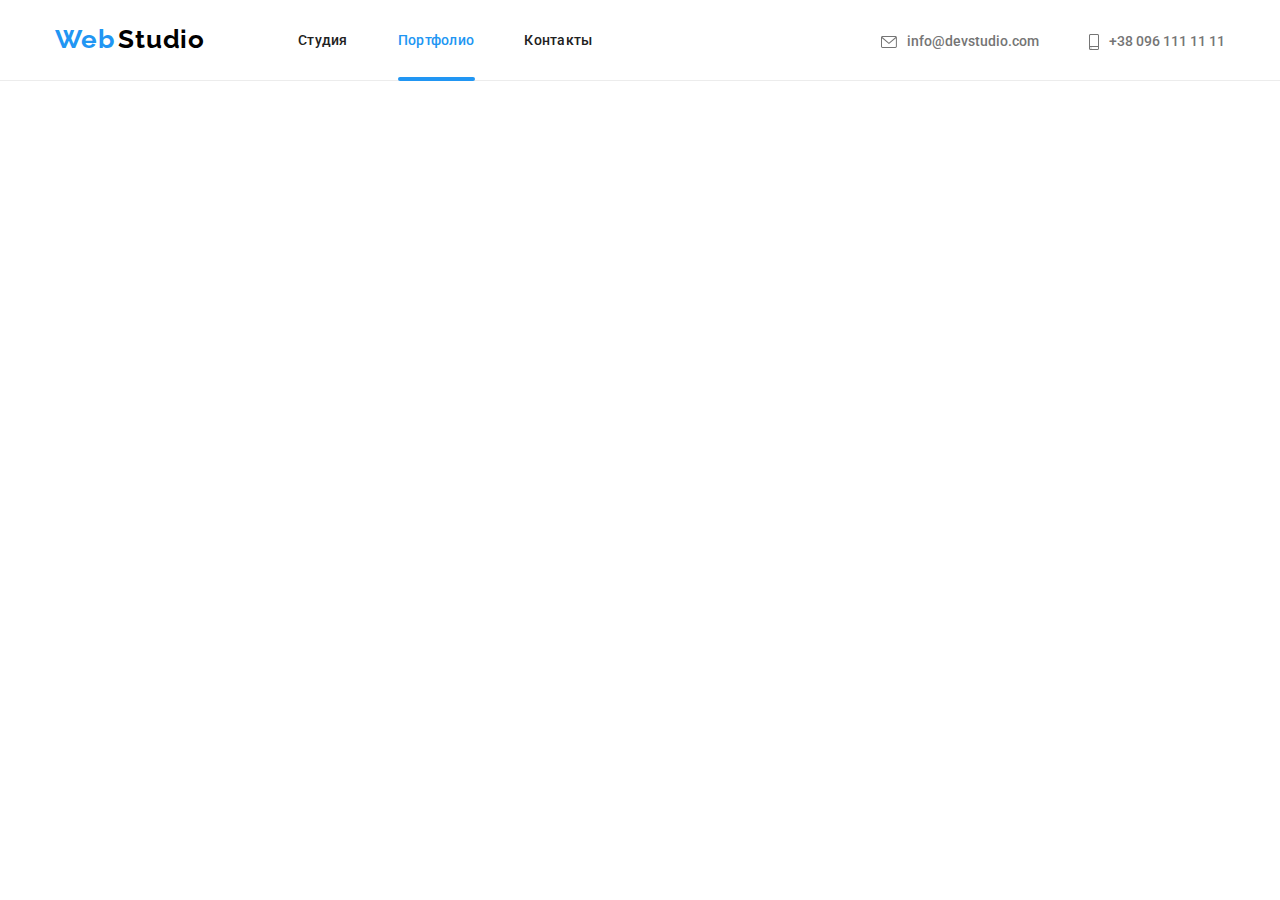
==== commit 135d058b: "modal-final" ====
--- a/portfolio.html
+++ b/portfolio.html
@@ -32,7 +32,7 @@
     
                     <li class="menu__item"> <a class="menu__link-title-text header-line__link-prt-std-icon " href="./index.html">Студия</a> </li>
     
-                    <li class="menu__item"> <a class="menu__link-title-text header-line__link-portfolio-icon menu_link--active" href="./portfolio.html">Портфолио</a></li>
+                    <li class="menu__item"> <a class="menu__link-title-text header-line__link-portfolio-icon menu__link--active" href="./portfolio.html">Портфолио</a></li>
     
                     <li class="menu__item"> <a class="menu__link-title-text header-line__link-contacts-icon" href="">Контакты</a> </li>
     
--- a/CSS/portfolio.min.css
+++ b/CSS/portfolio.min.css
@@ -1,2 +1,2 @@
-html{box-sizing:border-box}body{font-family:'Roboto', sans-serif;font-style:normal;font-weight:400;color:#757575;margin:0}*,*::after,*::before{box-sizing:inherit}h1,h2,h3,p{margin-top:0}.list{list-style:none;margin-left:0px;margin-top:0px;padding-left:0px}li{list-style:none}img{display:block;max-width:100%;height:auto}:root{--text-general-top: 'Roboto', sans-serif;--prymory-text-color: #757575;--title-text-color: #212121;--whiet-text-color: #ffffff;--hover-focus-color: #2196f3;--black-text-color: #000000;--background-fone: #2f303a;--grid-set: 2;--transition-transform: transform 250ms cubic-bezier(0.4, 0, 0.2, 1);--transition-oll: 250ms cubic-bezier(0.4, 0, 0.2, 1)}.visually-hidden{position:absolute !important;clip:rect(1px 1px 1px 1px);clip:rect(1px, 1px, 1px, 1px);padding:0 !important;border:0 !important;height:1px !important;width:1px !important;overflow:hidden}.container{width:100%;padding-left:15px;padding-right:15px;padding-top:60px;padding-bottom:60px;margin-left:auto;margin-right:auto}@media screen and (min-width: 480px){.container{max-width:480px}}@media screen and (min-width: 768px){.container{max-width:768px}}@media screen and (min-width: 1200px){.container{max-width:1200px;padding-top:90px;padding-bottom:90px}}.header--line{position:relative;background-color:#ffffff;border-bottom:1px solid #ececec}.container-nav{width:auto;display:flex;justify-content:space-between;align-items:center}@media screen and (min-width: 250px){.container-nav{min-width:250px}}@media screen and (max-width: 767.98px){.container-nav__contacts{display:none}}@media screen and (min-width: 1200px){.container-nav{display:flex;align-items:baseline;justify-content:space-between;padding-top:24px;padding-bottom:25px}}.nav{display:flex;align-items:center}@media screen and (max-width: 767.98px){.menu-button{display:inline-flex;border:none;margin:0;padding:0;background-color:transparent}.menu-button__icon-close{display:none}.menu-button__icon{position:relative;display:flex;justify-content:center;align-items:center}.menu-button__icon-close{position:absolute}.menu-button.is-open .menu-button__icon-close{display:block}.menu-button.is-open .menu-button__icon-menu{display:none}}@media screen and (min-width: 768px){.menu-button{display:none}.menu-button__icon-close{display:none}.menu-button__icon-menu{display:none}}.menu{display:flex;margin-bottom:0px}.menu__item:not(:last-child){margin-right:50px}@media screen and (max-width: 767.98px){.menu .menu__item{display:none}}.menu__link-title-text:hover,.menu__link-title-text:focus{color:var(--hover-focus-color)}.menu__link-title-text{padding-top:20px;padding-bottom:31px;font-weight:500;font-size:14px;line-height:1.14;letter-spacing:0.02em;text-decoration:none;color:var(--title-text-color)}.menu_link--active{color:var(--hover-focus-color)}.logo-decor__start,.logo-decor__end{font-family:'Raleway', sans-serif;font-style:normal;font-weight:700;font-size:26px;line-height:1.2;letter-spacing:0.03em}.logo-decor{display:block;text-decoration:none;margin-right:93px}.logo-decor__start{color:var(--hover-focus-color)}.logo-decor__end{color:var(--black-text-color)}@media screen and (min-width: 768px){.header-line__link-title-studio::after{display:flex;position:absolute;background-image:url(../images/heder_std.svg);content:'';width:48px;height:4px;margin-top:28px}.header-line__link-contacts-icon::after{display:flex;position:absolute;background-image:url(../images/heder_contacts.svg);content:'';width:68px;height:4px;margin-top:28px;transform:scaleX(0);transition:var(--transition-transform)}.header-line__link-std-icon::after{display:flex;position:absolute;background-image:url(../images/heder_portfolio.svg);content:'';width:77px;height:4px;margin-top:28px;transform:scaleX(0);transition:var(--transition-transform)}.header-line__link-prt-std-icon:hover:after,.header-line__link-prt-std-icon:focus:after,.header-line__link-contacts-icon:hover:after,.header-line__link-contacts-icon:focus:after,.header-line__link-std-icon:hover:after,.header-line__link-std-icon:focus:after{transform:scaleX(1)}.header-line__link-portfolio-icon::after{display:flex;position:absolute;background-image:url(../images/heder_portfolio.svg);content:'';width:77px;height:4px;margin-top:28px}.header-line__link-prt-std-icon::after{display:flex;position:absolute;background-image:url(../images/heder_std.svg);content:'';width:48px;height:4px;margin-top:28px;transform:scaleX(0);transition:var(--transition-transform)}}@media screen and (min-width: 1200px){.header-line__link-title-studio::after{display:flex;position:absolute;background-image:url(../images/heder_std.svg);content:'';width:48px;height:4px;margin-top:28px}.header-line__link-contacts-icon::after{display:flex;position:absolute;background-image:url(../images/heder_contacts.svg);content:'';width:68px;height:4px;margin-top:28px;transform:scaleX(0);transition:var(--transition-transform)}.header-line__link-std-icon::after{display:flex;position:absolute;background-image:url(../images/heder_portfolio.svg);content:'';width:77px;height:4px;margin-top:28px;transform:scaleX(0);transition:var(--transition-transform)}.header-line__link-prt-std-icon:hover:after,.header-line__link-prt-std-icon:focus:after,.header-line__link-contacts-icon:hover:after,.header-line__link-contacts-icon:focus:after,.header-line__link-std-icon:hover:after,.header-line__link-std-icon:focus:after{transform:scaleX(1)}.header-line__link-portfolio-icon::after{display:flex;position:absolute;background-image:url(../images/heder_portfolio.svg);content:'';width:77px;height:4px;margin-top:28px}.header-line__link-prt-std-icon::after{display:flex;position:absolute;background-image:url(../images/heder_std.svg);content:'';width:48px;height:4px;margin-top:28px;transform:scaleX(0);transition:var(--transition-transform)}}.contacts{margin-bottom:0px;height:16px}@media screen and (max-width: 767.98px){.contacts{display:flex;align-items:center;margin-bottom:0px;height:16px}.contacts__item:not(:last-child){margin-right:50px}}@media screen and (max-width: 1199.89px){.link-phone,.link-mail{padding-top:10px;padding-bottom:10px;font-weight:500;font-size:14px;line-height:1.14;text-decoration:none;color:var(--prymory-text-color);transition:color var(--transition-oll)}}.link-phone,.link-mail{padding-top:20px;padding-bottom:20px;font-weight:500;font-size:14px;line-height:1.14;text-decoration:none;color:var(--prymory-text-color);transition:color var(--transition-oll)}.link-phone{display:flex;align-items:center;width:100%;padding-top:10px;padding-bottom:10px}.link-phone:hover,.link-phone:focus{color:var(--hover-focus-color)}@media screen and (min-width: 1200px){.link-mail{display:flex;align-items:center;width:100%}}.link-mail{display:flex;align-items:center;width:100%;padding-top:10px;padding-bottom:10px}.link-mail:hover,.link-mail:focus{color:var(--hover-focus-color)}.link-mail__icon{width:16px;height:12px;margin-right:10px;background-color:#ffffff;fill:currentColor}.link-phone__icon{width:10px;height:16px;margin-right:10px;background-color:#ffffff;fill:currentColor}.radio-btn{display:flex;flex-wrap:wrap;justify-content:start;margin-bottom:40px}.radio-btn__item:not(:last-child){margin-right:10px}.radio-btn__item:nth-last-child(n+2){margin-bottom:15px}@media screen and (min-width: 768px){.radio-btn{display:flex;margin-bottom:30px;justify-content:center}.radio-btn__item:not(:last-child){margin-right:10px}.radio-btn__item:nth-last-child(n+4){margin-bottom:0}}@media screen and (min-width: 1200px){.radio-btn{display:flex;margin-bottom:50px;justify-content:center}.radio-btn__item:not(:last-child){margin-right:10px}}.radio-btn__oll{width:73px;height:38px;left:495px;top:174px;background:#2196f3;border-radius:4px;border:0;cursor:pointer;font-family:inherit;font-weight:500;font-size:16px;line-height:1.62;text-align:center;letter-spacing:0.03em;color:var(--whiet-text-color)}.radio-btn__oll__oll:hover,.radio-btn__oll__oll:focus{box-shadow:0px 3px 1px rgba(0,0,0,0.1),0px 1px 2px rgba(0,0,0,0.08),0px 2px 2px rgba(0,0,0,0.12)}.radio-btn__style{background-color:#f5f4fa;border-radius:4px;border:0;cursor:pointer;font-family:inherit;font-weight:500;font-size:16px;line-height:1.62;text-align:center;letter-spacing:0.03em;color:var(--title-text-color);transition:box-shadow var(--transition-oll),background-color var(--transition-oll),color var(--transition-oll)}.radio-btn__style:hover,.radio-btn__style:focus{box-shadow:0px 3px 1px rgba(0,0,0,0.1),0px 1px 2px rgba(0,0,0,0.08),0px 2px 2px rgba(0,0,0,0.12);background:#2196f3;color:var(--whiet-text-color)}.radio-btn__web{width:128px;height:38px;left:576px;top:174px}.radio-btn__gadgets{width:145px;height:38px;left:712px;top:174px}.radio-btn__disign{width:103px;height:38px;left:865px;top:174px}.radio-btn__marketing{width:130px;height:38px;left:976px;top:174px}.projects__item:not(:nth-last-child(-n+1)){margin-bottom:30px}@media screen and (min-width: 768px){.projects{display:flex;flex-flow:wrap;margin-bottom:0px}.projects__item:not(:nth-child(2n)){margin-right:30px}}@media screen and (min-width: 1200px){.projects{display:flex;flex-flow:wrap;margin-bottom:0px}.projects__item:not(:nth-last-child(-n+1)){margin:0}.projects__item:not(:nth-child(2n)){margin:0}.projects__item:not(:nth-child(3n+3)){margin-right:30px}.projects__item:not(:nth-last-child(-n+3)){margin-bottom:30px}}.projects__link{margin:0;display:block;width:100%;height:100%;text-decoration:none;transition:box-shadow var(--transition-oll)}.projects__link:hover,.projects__link:focus{box-shadow:0px 1px 1px rgba(0,0,0,0.12),0px 4px 4px rgba(0,0,0,0.06),1px 4px 6px rgba(0,0,0,0.16)}@media screen and (min-width: 768){.projects__link{display:block;width:354px}}@media screen and (min-width: 1200px){.projects__link{display:block;width:370px}}.progects__overlay{position:relative;max-width:450px;overflow:hidden}@media screen and (min-width: 768px){.progects__overlay{position:relative;max-width:354px;overflow:hidden}}@media screen and (min-width: 1200px){.progects__overlay{position:relative;max-width:370px;overflow:hidden}}.projects__overlay-text{position:absolute;top:50%;left:50%;transform:translate(-50%, -50%);width:100%;padding:49px 24px;font-size:18px;line-height:1.56;letter-spacing:0.03em;text-align:start;color:var(--whiet-text-color)}@media screen and (max-width: 479px){.projects__overlay-text{position:absolute;top:50%;left:35%;transform:translate(-50%, -50%);padding:0px 24px;max-width:320px;text-align:center;font-size:16px;line-height:1.56;letter-spacing:0.03em}}.overlay{position:absolute;width:450px;height:100%;background-color:rgba(33,150,243,0.9);opacity:0;transform:translateY(0);transition:var(--transition-transform)}.projects__link:focus .overlay,.projects__link:hover .overlay{transform:translateY(-100%);opacity:1}@media screen and (min-width: 768px){.overlay{position:absolute;max-width:354px;height:100%;background-color:rgba(33,150,243,0.9);opacity:0;transform:translateY(0);transition:var(--transition-transform)}.projects__link:focus .overlay,.projects__link:hover .overlay{transform:translateY(-100%);opacity:1}}@media screen and (min-width: 1200px){.overlay{position:absolute;max-width:370px;height:100%;background-color:rgba(33,150,243,0.9);opacity:0;transform:translateY(0);transition:var(--transition-transform)}.projects__link:focus .overlay,.projects__link:hover .overlay{transform:translateY(-100%);opacity:1}}.name-progects{max-width:450px;padding-left:24px;padding-right:24px;padding-bottom:20px;padding-top:20px;background-color:#ffffff;border-bottom:1px solid #eeeeee;border-left:1px solid #eeeeee;border-right:1px solid #eeeeee}.name-progects__title{font-weight:700;font-size:18px;line-height:2;letter-spacing:0.03em;color:var(--title-text-color)}.name-progects__text{margin-bottom:0px;font-size:16px;line-height:1.87;letter-spacing:0.03em;color:var(--prymory-text-color)}@media screen and (min-width: 768px){.name-progects{max-width:354px;padding-left:24px;padding-right:24px;padding-bottom:20px;padding-top:20px;background-color:#ffffff;border-bottom:1px solid #eeeeee;border-left:1px solid #eeeeee;border-right:1px solid #eeeeee}.name-progects__title{font-weight:700;font-size:18px;line-height:2;letter-spacing:0.03em;color:var(--title-text-color)}.name-progects__text{margin-bottom:0px;font-size:16px;line-height:1.87;letter-spacing:0.03em;color:var(--prymory-text-color)}}@media screen and (min-width: 1200px){.name-progects{max-width:370px;padding-left:24px;padding-right:24px;padding-bottom:20px;padding-top:20px;background-color:#ffffff;border-bottom:1px solid #eeeeee;border-left:1px solid #eeeeee;border-right:1px solid #eeeeee}.name-progects__title{font-weight:700;font-size:18px;line-height:2;letter-spacing:0.06em;color:var(--title-text-color)}.name-progects__text{margin-bottom:0px;font-size:16px;line-height:1.87;letter-spacing:0.03em;color:var(--prymory-text-color)}}.footer{width:auto;background-color:var(--background-fone);margin-top:0px}.container-footer{padding-top:60px;text-align:center;padding-bottom:60px}.group-footer{margin-bottom:60px}@media screen and (min-width: 768px){.container-footer{display:flex;flex-wrap:wrap;justify-content:space-around}.group-footer{margin-bottom:60px}}@media screen and (min-width: 1200px){.container-footer{display:flex;justify-content:space-between}.group-footer{margin:0}}@media screen and (min-width: 1200px){.ftr-block{flex-basis:calc((50% - 45px) / 2)}.ftr-block:last-child{flex-basis:calc(50% - 15px)}}.logo-footer-oll{display:block;margin-bottom:20px;font-family:'Raleway', sans-serif;font-style:normal;font-weight:700;font-size:26px;line-height:1.2;letter-spacing:0.03em;text-decoration:none;text-align:center}.logo-footer{color:var(--whiet-text-color)}.title-ftr-adrs{display:inline-block;width:231px}.footer-contacts__link-phone-footer,.footer-contacts__link-mail-footer{font-weight:normal;font-size:14px;line-height:24px;color:rgba(255,255,255,0.6);text-decoration:none;transition:color var(--transition-oll)}.link-adr-footer{display:inline-flex;width:231px;margin-bottom:8px;font-size:14px;line-height:1.71;letter-spacing:0.03em;color:var(--whiet-text-color);text-decoration:none;transition:color var(--transition-oll)}.footer-contacts{display:block;margin-bottom:0px;width:231px;margin-right:0}.footer-contacts__link-phone-footer:hover,.footer-contacts__link-phone-footer:focus,.footer-contacts__link-mail-footer:hover,.footer-contacts__link-mail-footer:focus{color:var(--hover-focus-color)}.footer-contacts__item:not(:last-child){margin-bottom:11px}.link-adr-footer:hover,.link-adr-footer:focus{color:var(--hover-focus-color)}.title-link-ftr{margin-bottom:20px;font-weight:700;font-size:14px;line-height:1.14;letter-spacing:0.03em;text-transform:uppercase;color:var(--whiet-text-color)}.container-social{margin-left:auto;margin-right:auto;margin-bottom:60px;padding-top:5px}@media screen and (min-width: 768px){.container-social{margin:0}}@media screen and (min-width: 1200px){.container-social{margin:0;padding-top:12px}}.footer-social{display:flex;justify-content:center;margin-bottom:0}.footer-social__item:not(:last-child){margin-right:10px}.footer-social__item{width:44px;height:44px;border-radius:50%;transform:scale(1);transition:var(--transition-transform)}.footer-social__item:hover,.footer-social__item:focus{background-color:var(--hover-focus-color);transform:scale(1.15)}.footer-social__link{display:flex;justify-content:center;align-items:center;width:100%;height:100%;border-radius:inherit;background-color:rgba(255,255,255,0.1)}.footer-social__icon{width:20px;height:20px;fill:white}.subscription-block{width:100%}.subscription-block__email{display:flex;flex-direction:column;justify-content:center;margin-bottom:20px;padding-left:16px;padding-top:15px;padding-bottom:15px;width:100%;border:1px solid rgba(255,255,255,0.3);background-color:#2f303a;filter:drop-shadow(0px 4px 4px rgba(0,0,0,0.15));border-radius:4px;font-size:16px;line-height:1.25;color:rgba(255,255,255,0.6);letter-spacing:0.03em}@media screen and (min-width: 768px){.subscription{width:100%;padding-top:5px}.subscription-block{width:100%}.subscription-block__email{display:flex;flex-direction:column;justify-content:center;margin-left:auto;margin-right:auto;margin-bottom:20px;padding-left:16px;padding-top:15px;padding-bottom:15px;max-width:450px;border:1px solid rgba(255,255,255,0.3);background-color:#2f303a;filter:drop-shadow(0px 4px 4px rgba(0,0,0,0.15));border-radius:4px;font-size:16px;line-height:1.25;color:rgba(255,255,255,0.6);letter-spacing:0.03em}}@media screen and (min-width: 1200px){.subscription{max-width:570px;padding-top:12px}.subscription-block{width:100%;display:flex}.subscription-block__email{margin-right:12px;padding-left:16px;padding-top:15px;padding-bottom:15px;width:358px}}.title-link-subscription{display:block;margin-bottom:20px;font-weight:700;font-size:14px;line-height:1.14;letter-spacing:0.03em;text-transform:uppercase;color:var(--whiet-text-color)}@media screen and (min-width: 1200px){.title-link-subscription{text-align:start}}.subsription-btn{position:relative;width:200px;height:50px;padding:0;background-color:#188ce8;padding:10px 62px 10px 29px;border-radius:4px;border:0;text-align:center;letter-spacing:0.06em;color:var(--whiet-text-color);font-weight:bold;font-size:16px;line-height:1.87;cursor:pointer;transition:background-color var(--transition-oll)}.subsription-btn:hover,.subsription-btn:focus{box-shadow:0px 4px 4px rgba(0,0,0,0.15);background-color:var(--hover-focus-color)}.subsription-btn__icon{position:absolute;top:13px;right:28px;width:24px;height:24px}
+html{box-sizing:border-box}body{font-family:'Roboto', sans-serif;font-style:normal;font-weight:400;color:#757575;margin:0}*,*::after,*::before{box-sizing:inherit}h1,h2,h3,p{margin-top:0}.list{list-style:none;margin-left:0px;margin-top:0px;padding-left:0px}li{list-style:none}img{display:block;max-width:100%;height:auto}:root{--text-general-top: 'Roboto', sans-serif;--prymory-text-color: #757575;--title-text-color: #212121;--whiet-text-color: #ffffff;--hover-focus-color: #2196f3;--black-text-color: #000000;--background-fone: #2f303a;--grid-set: 2;--transition-transform: transform 250ms cubic-bezier(0.4, 0, 0.2, 1);--transition-oll: 250ms cubic-bezier(0.4, 0, 0.2, 1)}.visually-hidden{position:absolute !important;clip:rect(1px 1px 1px 1px);clip:rect(1px, 1px, 1px, 1px);padding:0 !important;border:0 !important;height:1px !important;width:1px !important;overflow:hidden}.container{width:100%;padding-left:15px;padding-right:15px;padding-top:60px;padding-bottom:60px;margin-left:auto;margin-right:auto}@media screen and (min-width: 480px){.container{max-width:480px}}@media screen and (min-width: 768px){.container{max-width:768px}}@media screen and (min-width: 1200px){.container{max-width:1200px;padding-top:90px;padding-bottom:90px}}.header--line{position:relative;background-color:#ffffff;border-bottom:1px solid #ececec}.container-nav{display:flex;align-items:baseline;justify-content:space-between;padding-top:24px;padding-bottom:25px}.nav{display:flex;align-items:center}@media screen and (max-width: 767.98px){.menu-button{display:inline-flex;border:none;margin:0;padding:0;background-color:transparent}.menu-button__icon-close{display:none}.menu-button__icon{position:relative;display:flex;justify-content:center;align-items:center}.menu-button__icon-close{position:absolute}.menu-button.is-open .menu-button__icon-close{display:block}.menu-button.is-open .menu-button__icon-menu{display:none}}@media screen and (min-width: 768px){.menu-button{display:none}.menu-button__icon-close{display:none}.menu-button__icon-menu{display:none}}.menu{display:flex;margin-bottom:0px}.menu__item:not(:last-child){margin-right:50px}@media screen and (max-width: 767.98px){.menu .menu__item{display:none}}.menu__link-title-text:hover,.menu__link-title-text:focus{color:var(--hover-focus-color)}.menu__link-title-text{padding-top:20px;padding-bottom:31px;font-weight:500;font-size:14px;line-height:1.14;letter-spacing:0.02em;text-decoration:none;color:var(--title-text-color)}.menu__link--active{color:var(--hover-focus-color)}.logo-decor__start,.logo-decor__end{font-family:'Raleway', sans-serif;font-style:normal;font-weight:700;font-size:26px;line-height:1.2;letter-spacing:0.03em}.logo-decor{display:block;text-decoration:none;margin-right:93px}.logo-decor__start{color:var(--hover-focus-color)}.logo-decor__end{color:var(--black-text-color)}@media screen and (min-width: 768px){.header-line__link-title-studio::after{display:flex;position:absolute;background-image:url(../images/heder_std.svg);content:'';width:48px;height:4px;margin-top:28px}.header-line__link-contacts-icon::after{display:flex;position:absolute;background-image:url(../images/heder_contacts.svg);content:'';width:68px;height:4px;margin-top:28px;transform:scaleX(0);transition:var(--transition-transform)}.header-line__link-std-icon::after{display:flex;position:absolute;background-image:url(../images/heder_portfolio.svg);content:'';width:77px;height:4px;margin-top:28px;transform:scaleX(0);transition:var(--transition-transform)}.header-line__link-prt-std-icon:hover:after,.header-line__link-prt-std-icon:focus:after,.header-line__link-contacts-icon:hover:after,.header-line__link-contacts-icon:focus:after,.header-line__link-std-icon:hover:after,.header-line__link-std-icon:focus:after{transform:scaleX(1)}.header-line__link-portfolio-icon::after{display:flex;position:absolute;background-image:url(../images/heder_portfolio.svg);content:'';width:77px;height:4px;margin-top:28px}.header-line__link-prt-std-icon::after{display:flex;position:absolute;background-image:url(../images/heder_std.svg);content:'';width:48px;height:4px;margin-top:28px;transform:scaleX(0);transition:var(--transition-transform)}}@media screen and (min-width: 1200px){.header-line__link-title-studio::after{display:flex;position:absolute;background-image:url(../images/heder_std.svg);content:'';width:48px;height:4px;margin-top:28px}.header-line__link-contacts-icon::after{display:flex;position:absolute;background-image:url(../images/heder_contacts.svg);content:'';width:68px;height:4px;margin-top:28px;transform:scaleX(0);transition:var(--transition-transform)}.header-line__link-std-icon::after{display:flex;position:absolute;background-image:url(../images/heder_portfolio.svg);content:'';width:77px;height:4px;margin-top:28px;transform:scaleX(0);transition:var(--transition-transform)}.header-line__link-prt-std-icon:hover:after,.header-line__link-prt-std-icon:focus:after,.header-line__link-contacts-icon:hover:after,.header-line__link-contacts-icon:focus:after,.header-line__link-std-icon:hover:after,.header-line__link-std-icon:focus:after{transform:scaleX(1)}.header-line__link-portfolio-icon::after{display:flex;position:absolute;background-image:url(../images/heder_portfolio.svg);content:'';width:77px;height:4px;margin-top:28px}.header-line__link-prt-std-icon::after{display:flex;position:absolute;background-image:url(../images/heder_std.svg);content:'';width:48px;height:4px;margin-top:28px;transform:scaleX(0);transition:var(--transition-transform)}}.contacts{display:flex;align-items:center;margin-bottom:0px;height:16px}.contacts__item:not(:last-child){margin-right:50px}@media screen and (max-width: 1199.89px){.link-phone,.link-mail{padding-top:10px;padding-bottom:10px;font-weight:500;font-size:14px;line-height:1.14;text-decoration:none;color:var(--prymory-text-color);transition:color var(--transition-oll)}}.link-phone,.link-mail{padding-top:20px;padding-bottom:20px;font-weight:500;font-size:14px;line-height:1.14;text-decoration:none;color:var(--prymory-text-color);transition:color var(--transition-oll)}.link-phone{display:flex;align-items:center;width:100%;padding-top:10px;padding-bottom:10px}.link-phone:hover,.link-phone:focus{color:var(--hover-focus-color)}@media screen and (min-width: 1200px){.link-mail{display:flex;align-items:center;width:100%}}.link-mail{display:flex;align-items:center;width:100%;padding-top:10px;padding-bottom:10px}.link-mail:hover,.link-mail:focus{color:var(--hover-focus-color)}.link-mail__icon{width:16px;height:12px;margin-right:10px;background-color:#ffffff;fill:currentColor}.link-phone__icon{width:10px;height:16px;margin-right:10px;background-color:#ffffff;fill:currentColor}.radio-btn{display:flex;flex-wrap:wrap;justify-content:start;margin-bottom:40px}.radio-btn__item:not(:last-child){margin-right:10px}.radio-btn__item:nth-last-child(n+2){margin-bottom:15px}@media screen and (min-width: 768px){.radio-btn{display:flex;margin-bottom:30px;justify-content:center}.radio-btn__item:not(:last-child){margin-right:10px}.radio-btn__item:nth-last-child(n+4){margin-bottom:0}}@media screen and (min-width: 1200px){.radio-btn{display:flex;margin-bottom:50px;justify-content:center}.radio-btn__item:not(:last-child){margin-right:10px}}.radio-btn__oll{width:73px;height:38px;left:495px;top:174px;background:#2196f3;border-radius:4px;border:0;cursor:pointer;font-family:inherit;font-weight:500;font-size:16px;line-height:1.62;text-align:center;letter-spacing:0.03em;color:var(--whiet-text-color)}.radio-btn__oll__oll:hover,.radio-btn__oll__oll:focus{box-shadow:0px 3px 1px rgba(0,0,0,0.1),0px 1px 2px rgba(0,0,0,0.08),0px 2px 2px rgba(0,0,0,0.12)}.radio-btn__style{background-color:#f5f4fa;border-radius:4px;border:0;cursor:pointer;font-family:inherit;font-weight:500;font-size:16px;line-height:1.62;text-align:center;letter-spacing:0.03em;color:var(--title-text-color);transition:box-shadow var(--transition-oll),background-color var(--transition-oll),color var(--transition-oll)}.radio-btn__style:hover,.radio-btn__style:focus{box-shadow:0px 3px 1px rgba(0,0,0,0.1),0px 1px 2px rgba(0,0,0,0.08),0px 2px 2px rgba(0,0,0,0.12);background:#2196f3;color:var(--whiet-text-color)}.radio-btn__web{width:128px;height:38px;left:576px;top:174px}.radio-btn__gadgets{width:145px;height:38px;left:712px;top:174px}.radio-btn__disign{width:103px;height:38px;left:865px;top:174px}.radio-btn__marketing{width:130px;height:38px;left:976px;top:174px}.projects__item:not(:nth-last-child(-n+1)){margin-bottom:30px}@media screen and (min-width: 768px){.projects{display:flex;flex-flow:wrap;margin-bottom:0px}.projects__item:not(:nth-child(2n)){margin-right:30px}}@media screen and (min-width: 1200px){.projects{display:flex;flex-flow:wrap;margin-bottom:0px}.projects__item:not(:nth-last-child(-n+1)){margin:0}.projects__item:not(:nth-child(2n)){margin:0}.projects__item:not(:nth-child(3n+3)){margin-right:30px}.projects__item:not(:nth-last-child(-n+3)){margin-bottom:30px}}.projects__link{margin:0;display:block;width:100%;height:100%;text-decoration:none;transition:box-shadow var(--transition-oll)}.projects__link:hover,.projects__link:focus{box-shadow:0px 1px 1px rgba(0,0,0,0.12),0px 4px 4px rgba(0,0,0,0.06),1px 4px 6px rgba(0,0,0,0.16)}@media screen and (min-width: 768){.projects__link{display:block;width:354px}}@media screen and (min-width: 1200px){.projects__link{display:block;width:370px}}.progects__overlay{position:relative;max-width:450px;overflow:hidden}@media screen and (min-width: 768px){.progects__overlay{position:relative;max-width:354px;overflow:hidden}}@media screen and (min-width: 1200px){.progects__overlay{position:relative;max-width:370px;overflow:hidden}}.projects__overlay-text{position:absolute;top:50%;left:50%;transform:translate(-50%, -50%);width:100%;padding:49px 24px;font-size:18px;line-height:1.56;letter-spacing:0.03em;text-align:start;color:var(--whiet-text-color)}@media screen and (max-width: 479px){.projects__overlay-text{position:absolute;top:50%;left:35%;transform:translate(-50%, -50%);padding:0px 24px;max-width:320px;text-align:center;font-size:16px;line-height:1.56;letter-spacing:0.03em}}.overlay{position:absolute;width:450px;height:100%;background-color:rgba(33,150,243,0.9);opacity:0;transform:translateY(0);transition:var(--transition-transform)}.projects__link:focus .overlay,.projects__link:hover .overlay{transform:translateY(-100%);opacity:1}@media screen and (min-width: 768px){.overlay{position:absolute;max-width:354px;height:100%;background-color:rgba(33,150,243,0.9);opacity:0;transform:translateY(0);transition:var(--transition-transform)}.projects__link:focus .overlay,.projects__link:hover .overlay{transform:translateY(-100%);opacity:1}}@media screen and (min-width: 1200px){.overlay{position:absolute;max-width:370px;height:100%;background-color:rgba(33,150,243,0.9);opacity:0;transform:translateY(0);transition:var(--transition-transform)}.projects__link:focus .overlay,.projects__link:hover .overlay{transform:translateY(-100%);opacity:1}}.name-progects{max-width:450px;padding-left:24px;padding-right:24px;padding-bottom:20px;padding-top:20px;background-color:#ffffff;border-bottom:1px solid #eeeeee;border-left:1px solid #eeeeee;border-right:1px solid #eeeeee}.name-progects__title{font-weight:700;font-size:18px;line-height:2;letter-spacing:0.03em;color:var(--title-text-color)}.name-progects__text{margin-bottom:0px;font-size:16px;line-height:1.87;letter-spacing:0.03em;color:var(--prymory-text-color)}@media screen and (min-width: 768px){.name-progects{max-width:354px;padding-left:24px;padding-right:24px;padding-bottom:20px;padding-top:20px;background-color:#ffffff;border-bottom:1px solid #eeeeee;border-left:1px solid #eeeeee;border-right:1px solid #eeeeee}.name-progects__title{font-weight:700;font-size:18px;line-height:2;letter-spacing:0.03em;color:var(--title-text-color)}.name-progects__text{margin-bottom:0px;font-size:16px;line-height:1.87;letter-spacing:0.03em;color:var(--prymory-text-color)}}@media screen and (min-width: 1200px){.name-progects{max-width:370px;padding-left:24px;padding-right:24px;padding-bottom:20px;padding-top:20px;background-color:#ffffff;border-bottom:1px solid #eeeeee;border-left:1px solid #eeeeee;border-right:1px solid #eeeeee}.name-progects__title{font-weight:700;font-size:18px;line-height:2;letter-spacing:0.06em;color:var(--title-text-color)}.name-progects__text{margin-bottom:0px;font-size:16px;line-height:1.87;letter-spacing:0.03em;color:var(--prymory-text-color)}}.footer{width:auto;background-color:var(--background-fone);margin-top:0px}.container-footer{padding-top:60px;text-align:center;padding-bottom:60px}.group-footer{margin-bottom:60px}@media screen and (min-width: 768px){.container-footer{display:flex;flex-wrap:wrap;justify-content:space-around}.group-footer{margin-bottom:60px}}@media screen and (min-width: 1200px){.container-footer{display:flex;justify-content:space-between}.group-footer{margin:0}}@media screen and (min-width: 1200px){.ftr-block{flex-basis:calc((50% - 45px) / 2)}.ftr-block:last-child{flex-basis:calc(50% - 15px)}}.logo-footer-oll{display:block;margin-bottom:20px;font-family:'Raleway', sans-serif;font-style:normal;font-weight:700;font-size:26px;line-height:1.2;letter-spacing:0.03em;text-decoration:none;text-align:center}.logo-footer{color:var(--whiet-text-color)}.title-ftr-adrs{display:inline-block;width:231px}.footer-contacts__link-phone-footer,.footer-contacts__link-mail-footer{font-weight:normal;font-size:14px;line-height:24px;color:rgba(255,255,255,0.6);text-decoration:none;transition:color var(--transition-oll)}.link-adr-footer{display:inline-flex;width:231px;margin-bottom:8px;font-size:14px;line-height:1.71;letter-spacing:0.03em;color:var(--whiet-text-color);text-decoration:none;transition:color var(--transition-oll)}.footer-contacts{display:block;margin-bottom:0px;width:231px;margin-right:0}.footer-contacts__link-phone-footer:hover,.footer-contacts__link-phone-footer:focus,.footer-contacts__link-mail-footer:hover,.footer-contacts__link-mail-footer:focus{color:var(--hover-focus-color)}.footer-contacts__item:not(:last-child){margin-bottom:11px}.link-adr-footer:hover,.link-adr-footer:focus{color:var(--hover-focus-color)}.title-link-ftr{margin-bottom:20px;font-weight:700;font-size:14px;line-height:1.14;letter-spacing:0.03em;text-transform:uppercase;color:var(--whiet-text-color)}.container-social{margin-left:auto;margin-right:auto;margin-bottom:60px;padding-top:5px}@media screen and (min-width: 768px){.container-social{margin:0}}@media screen and (min-width: 1200px){.container-social{margin:0;padding-top:12px}}.footer-social{display:flex;justify-content:center;margin-bottom:0}.footer-social__item:not(:last-child){margin-right:10px}.footer-social__item{width:44px;height:44px;border-radius:50%;transform:scale(1);transition:var(--transition-transform)}.footer-social__item:hover,.footer-social__item:focus{background-color:var(--hover-focus-color);transform:scale(1.15)}.footer-social__link{display:flex;justify-content:center;align-items:center;width:100%;height:100%;border-radius:inherit;background-color:rgba(255,255,255,0.1)}.footer-social__icon{width:20px;height:20px;fill:white}.subscription-block{width:100%}.subscription-block__email{display:flex;flex-direction:column;justify-content:center;margin-bottom:20px;padding-left:16px;padding-top:15px;padding-bottom:15px;width:100%;border:1px solid rgba(255,255,255,0.3);background-color:#2f303a;filter:drop-shadow(0px 4px 4px rgba(0,0,0,0.15));border-radius:4px;font-size:16px;line-height:1.25;color:rgba(255,255,255,0.6);letter-spacing:0.03em}@media screen and (min-width: 768px){.subscription{width:100%;padding-top:5px}.subscription-block{width:100%}.subscription-block__email{display:flex;flex-direction:column;justify-content:center;margin-left:auto;margin-right:auto;margin-bottom:20px;padding-left:16px;padding-top:15px;padding-bottom:15px;max-width:450px;border:1px solid rgba(255,255,255,0.3);background-color:#2f303a;filter:drop-shadow(0px 4px 4px rgba(0,0,0,0.15));border-radius:4px;font-size:16px;line-height:1.25;color:rgba(255,255,255,0.6);letter-spacing:0.03em}}@media screen and (min-width: 1200px){.subscription{max-width:570px;padding-top:12px}.subscription-block{width:100%;display:flex}.subscription-block__email{margin-right:12px;padding-left:16px;padding-top:15px;padding-bottom:15px;width:358px}}.title-link-subscription{display:block;margin-bottom:20px;font-weight:700;font-size:14px;line-height:1.14;letter-spacing:0.03em;text-transform:uppercase;color:var(--whiet-text-color)}@media screen and (min-width: 1200px){.title-link-subscription{text-align:start}}.subsription-btn{position:relative;width:200px;height:50px;padding:0;background-color:#188ce8;padding:10px 62px 10px 29px;border-radius:4px;border:0;text-align:center;letter-spacing:0.06em;color:var(--whiet-text-color);font-weight:bold;font-size:16px;line-height:1.87;cursor:pointer;transition:background-color var(--transition-oll)}.subsription-btn:hover,.subsription-btn:focus{box-shadow:0px 4px 4px rgba(0,0,0,0.15);background-color:var(--hover-focus-color)}.subsription-btn__icon{position:absolute;top:13px;right:28px;width:24px;height:24px}
 /*# sourceMappingURL=portfolio.min.css.map */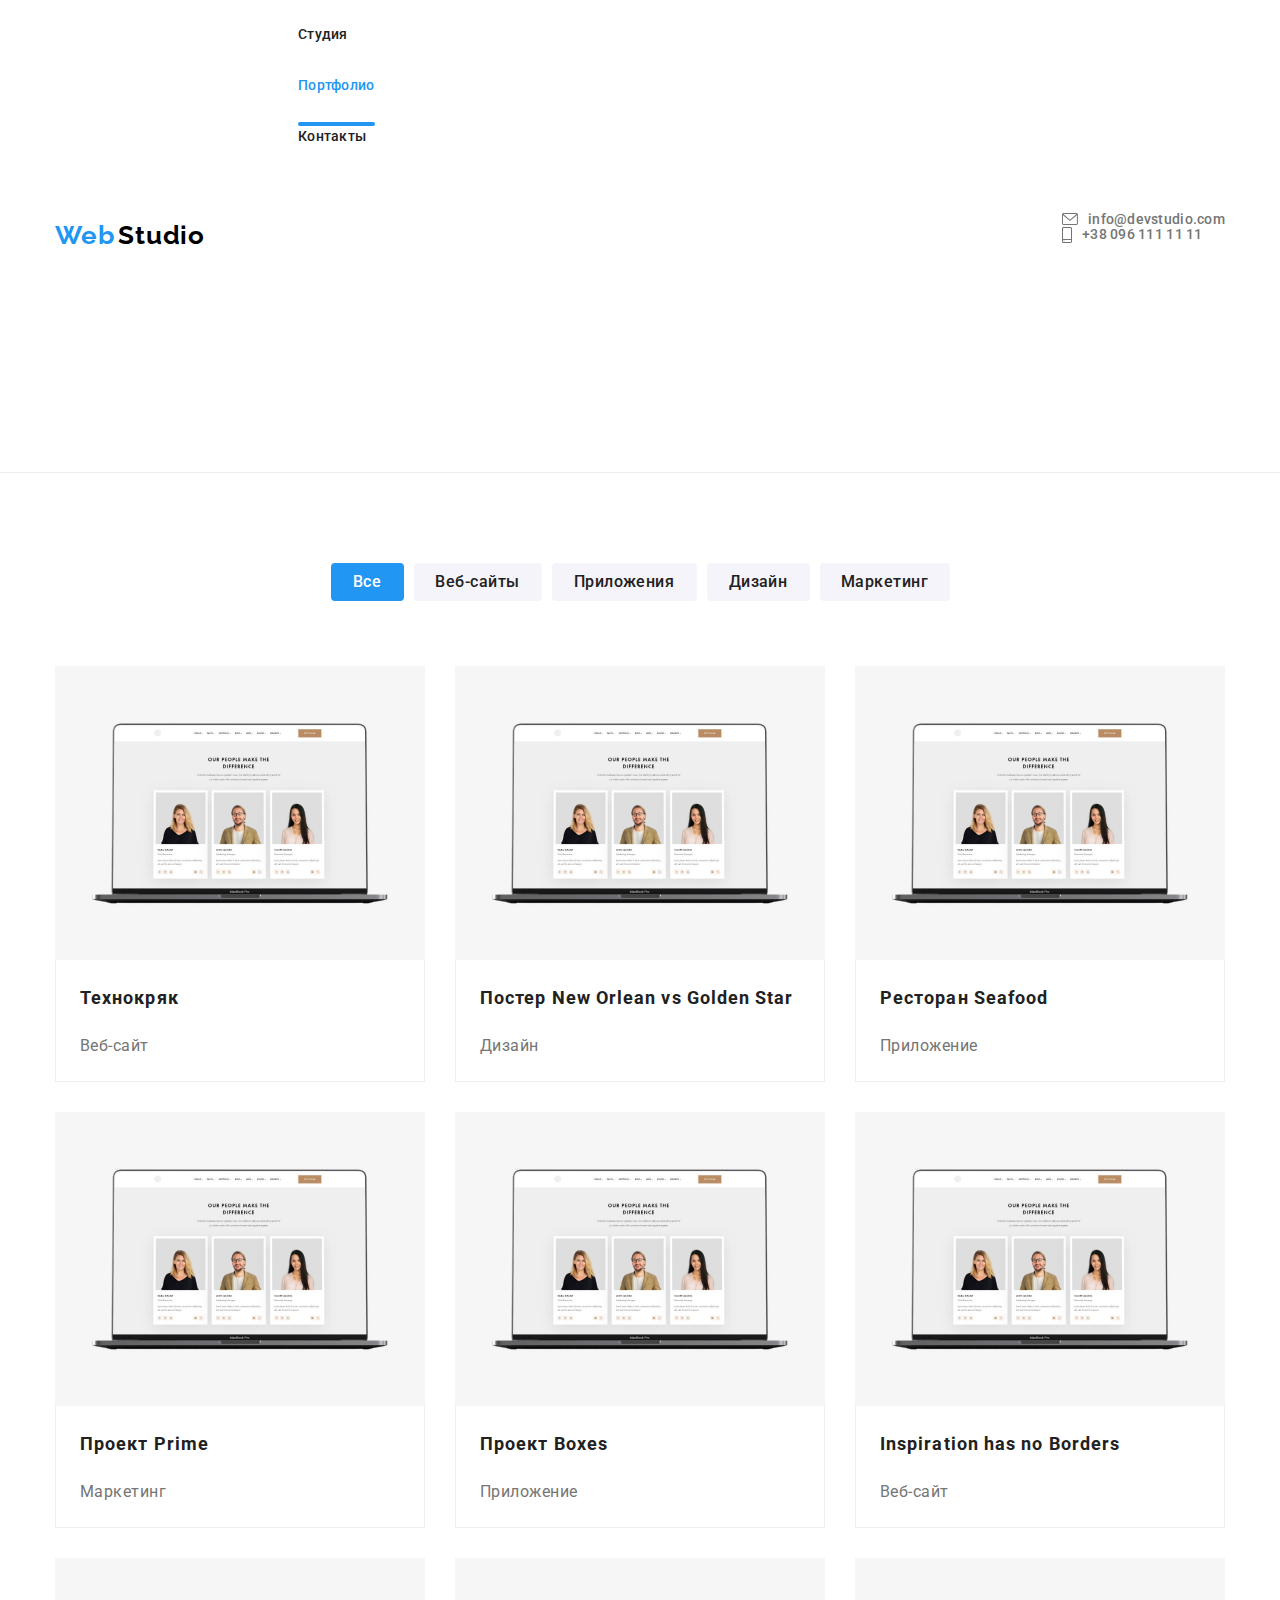
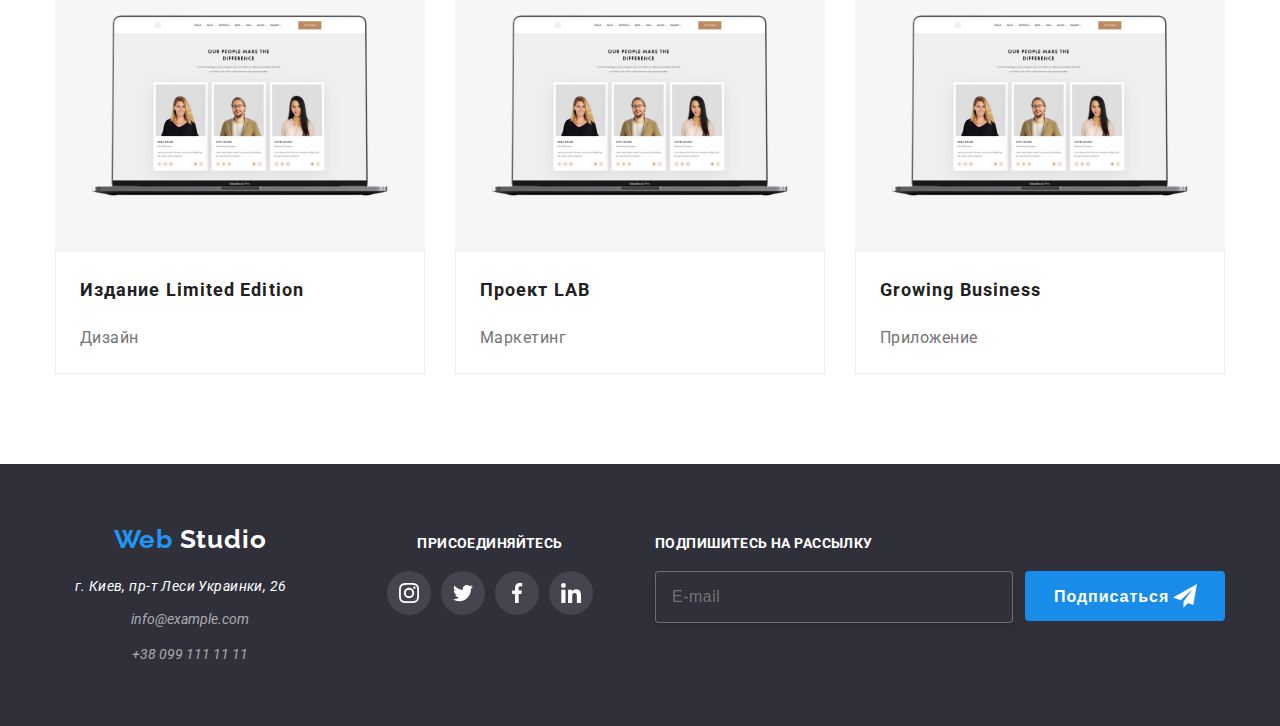
==== commit 143c41b7: "heder-12" ====
--- a/portfolio.html
+++ b/portfolio.html
@@ -78,7 +78,7 @@
     
     </header>
     <!-- Main information -->
-    <!-- <main>
+    <main>
 
         <h1 class="visually-hidden">Портфолио</h1>
 
@@ -524,11 +524,11 @@
 
         </section>
 
-    </main> -->
+    </main>
 
                                              <!--FOOTER  -->
 
-    <!-- <footer class="footer footer-section">
+    <footer class="footer footer-section">
     
         <div class="container container-footer ">
     
@@ -661,7 +661,7 @@
     
     
     
-    </footer> -->
+    </footer>
    
 
 </body>
--- a/CSS/portfolio.min.css
+++ b/CSS/portfolio.min.css
@@ -1,2 +1,2 @@
-html{box-sizing:border-box}body{font-family:'Roboto', sans-serif;font-style:normal;font-weight:400;color:#757575;margin:0}*,*::after,*::before{box-sizing:inherit}h1,h2,h3,p{margin-top:0}.list{list-style:none;margin-left:0px;margin-top:0px;padding-left:0px}li{list-style:none}img{display:block;max-width:100%;height:auto}:root{--text-general-top: 'Roboto', sans-serif;--prymory-text-color: #757575;--title-text-color: #212121;--whiet-text-color: #ffffff;--hover-focus-color: #2196f3;--black-text-color: #000000;--background-fone: #2f303a;--grid-set: 2;--transition-transform: transform 250ms cubic-bezier(0.4, 0, 0.2, 1);--transition-oll: 250ms cubic-bezier(0.4, 0, 0.2, 1)}.visually-hidden{position:absolute !important;clip:rect(1px 1px 1px 1px);clip:rect(1px, 1px, 1px, 1px);padding:0 !important;border:0 !important;height:1px !important;width:1px !important;overflow:hidden}.container{width:100%;padding-left:15px;padding-right:15px;padding-top:60px;padding-bottom:60px;margin-left:auto;margin-right:auto}@media screen and (min-width: 480px){.container{max-width:480px}}@media screen and (min-width: 768px){.container{max-width:768px}}@media screen and (min-width: 1200px){.container{max-width:1200px;padding-top:90px;padding-bottom:90px}}.header--line{position:relative;background-color:#ffffff;border-bottom:1px solid #ececec}.container-nav{display:flex;align-items:baseline;justify-content:space-between;padding-top:24px;padding-bottom:25px}.nav{display:flex;align-items:center}@media screen and (max-width: 767.98px){.menu-button{display:inline-flex;border:none;margin:0;padding:0;background-color:transparent}.menu-button__icon-close{display:none}.menu-button__icon{position:relative;display:flex;justify-content:center;align-items:center}.menu-button__icon-close{position:absolute}.menu-button.is-open .menu-button__icon-close{display:block}.menu-button.is-open .menu-button__icon-menu{display:none}}@media screen and (min-width: 768px){.menu-button{display:none}.menu-button__icon-close{display:none}.menu-button__icon-menu{display:none}}.menu{display:flex;margin-bottom:0px}.menu__item:not(:last-child){margin-right:50px}@media screen and (max-width: 767.98px){.menu .menu__item{display:none}}.menu__link-title-text:hover,.menu__link-title-text:focus{color:var(--hover-focus-color)}.menu__link-title-text{padding-top:20px;padding-bottom:31px;font-weight:500;font-size:14px;line-height:1.14;letter-spacing:0.02em;text-decoration:none;color:var(--title-text-color)}.menu__link--active{color:var(--hover-focus-color)}.logo-decor__start,.logo-decor__end{font-family:'Raleway', sans-serif;font-style:normal;font-weight:700;font-size:26px;line-height:1.2;letter-spacing:0.03em}.logo-decor{display:block;text-decoration:none;margin-right:93px}.logo-decor__start{color:var(--hover-focus-color)}.logo-decor__end{color:var(--black-text-color)}@media screen and (min-width: 768px){.header-line__link-title-studio::after{display:flex;position:absolute;background-image:url(../images/heder_std.svg);content:'';width:48px;height:4px;margin-top:28px}.header-line__link-contacts-icon::after{display:flex;position:absolute;background-image:url(../images/heder_contacts.svg);content:'';width:68px;height:4px;margin-top:28px;transform:scaleX(0);transition:var(--transition-transform)}.header-line__link-std-icon::after{display:flex;position:absolute;background-image:url(../images/heder_portfolio.svg);content:'';width:77px;height:4px;margin-top:28px;transform:scaleX(0);transition:var(--transition-transform)}.header-line__link-prt-std-icon:hover:after,.header-line__link-prt-std-icon:focus:after,.header-line__link-contacts-icon:hover:after,.header-line__link-contacts-icon:focus:after,.header-line__link-std-icon:hover:after,.header-line__link-std-icon:focus:after{transform:scaleX(1)}.header-line__link-portfolio-icon::after{display:flex;position:absolute;background-image:url(../images/heder_portfolio.svg);content:'';width:77px;height:4px;margin-top:28px}.header-line__link-prt-std-icon::after{display:flex;position:absolute;background-image:url(../images/heder_std.svg);content:'';width:48px;height:4px;margin-top:28px;transform:scaleX(0);transition:var(--transition-transform)}}@media screen and (min-width: 1200px){.header-line__link-title-studio::after{display:flex;position:absolute;background-image:url(../images/heder_std.svg);content:'';width:48px;height:4px;margin-top:28px}.header-line__link-contacts-icon::after{display:flex;position:absolute;background-image:url(../images/heder_contacts.svg);content:'';width:68px;height:4px;margin-top:28px;transform:scaleX(0);transition:var(--transition-transform)}.header-line__link-std-icon::after{display:flex;position:absolute;background-image:url(../images/heder_portfolio.svg);content:'';width:77px;height:4px;margin-top:28px;transform:scaleX(0);transition:var(--transition-transform)}.header-line__link-prt-std-icon:hover:after,.header-line__link-prt-std-icon:focus:after,.header-line__link-contacts-icon:hover:after,.header-line__link-contacts-icon:focus:after,.header-line__link-std-icon:hover:after,.header-line__link-std-icon:focus:after{transform:scaleX(1)}.header-line__link-portfolio-icon::after{display:flex;position:absolute;background-image:url(../images/heder_portfolio.svg);content:'';width:77px;height:4px;margin-top:28px}.header-line__link-prt-std-icon::after{display:flex;position:absolute;background-image:url(../images/heder_std.svg);content:'';width:48px;height:4px;margin-top:28px;transform:scaleX(0);transition:var(--transition-transform)}}.contacts{display:flex;align-items:center;margin-bottom:0px;height:16px}.contacts__item:not(:last-child){margin-right:50px}@media screen and (max-width: 1199.89px){.link-phone,.link-mail{padding-top:10px;padding-bottom:10px;font-weight:500;font-size:14px;line-height:1.14;text-decoration:none;color:var(--prymory-text-color);transition:color var(--transition-oll)}}.link-phone,.link-mail{padding-top:20px;padding-bottom:20px;font-weight:500;font-size:14px;line-height:1.14;text-decoration:none;color:var(--prymory-text-color);transition:color var(--transition-oll)}.link-phone{display:flex;align-items:center;width:100%;padding-top:10px;padding-bottom:10px}.link-phone:hover,.link-phone:focus{color:var(--hover-focus-color)}@media screen and (min-width: 1200px){.link-mail{display:flex;align-items:center;width:100%}}.link-mail{display:flex;align-items:center;width:100%;padding-top:10px;padding-bottom:10px}.link-mail:hover,.link-mail:focus{color:var(--hover-focus-color)}.link-mail__icon{width:16px;height:12px;margin-right:10px;background-color:#ffffff;fill:currentColor}.link-phone__icon{width:10px;height:16px;margin-right:10px;background-color:#ffffff;fill:currentColor}.radio-btn{display:flex;flex-wrap:wrap;justify-content:start;margin-bottom:40px}.radio-btn__item:not(:last-child){margin-right:10px}.radio-btn__item:nth-last-child(n+2){margin-bottom:15px}@media screen and (min-width: 768px){.radio-btn{display:flex;margin-bottom:30px;justify-content:center}.radio-btn__item:not(:last-child){margin-right:10px}.radio-btn__item:nth-last-child(n+4){margin-bottom:0}}@media screen and (min-width: 1200px){.radio-btn{display:flex;margin-bottom:50px;justify-content:center}.radio-btn__item:not(:last-child){margin-right:10px}}.radio-btn__oll{width:73px;height:38px;left:495px;top:174px;background:#2196f3;border-radius:4px;border:0;cursor:pointer;font-family:inherit;font-weight:500;font-size:16px;line-height:1.62;text-align:center;letter-spacing:0.03em;color:var(--whiet-text-color)}.radio-btn__oll__oll:hover,.radio-btn__oll__oll:focus{box-shadow:0px 3px 1px rgba(0,0,0,0.1),0px 1px 2px rgba(0,0,0,0.08),0px 2px 2px rgba(0,0,0,0.12)}.radio-btn__style{background-color:#f5f4fa;border-radius:4px;border:0;cursor:pointer;font-family:inherit;font-weight:500;font-size:16px;line-height:1.62;text-align:center;letter-spacing:0.03em;color:var(--title-text-color);transition:box-shadow var(--transition-oll),background-color var(--transition-oll),color var(--transition-oll)}.radio-btn__style:hover,.radio-btn__style:focus{box-shadow:0px 3px 1px rgba(0,0,0,0.1),0px 1px 2px rgba(0,0,0,0.08),0px 2px 2px rgba(0,0,0,0.12);background:#2196f3;color:var(--whiet-text-color)}.radio-btn__web{width:128px;height:38px;left:576px;top:174px}.radio-btn__gadgets{width:145px;height:38px;left:712px;top:174px}.radio-btn__disign{width:103px;height:38px;left:865px;top:174px}.radio-btn__marketing{width:130px;height:38px;left:976px;top:174px}.projects__item:not(:nth-last-child(-n+1)){margin-bottom:30px}@media screen and (min-width: 768px){.projects{display:flex;flex-flow:wrap;margin-bottom:0px}.projects__item:not(:nth-child(2n)){margin-right:30px}}@media screen and (min-width: 1200px){.projects{display:flex;flex-flow:wrap;margin-bottom:0px}.projects__item:not(:nth-last-child(-n+1)){margin:0}.projects__item:not(:nth-child(2n)){margin:0}.projects__item:not(:nth-child(3n+3)){margin-right:30px}.projects__item:not(:nth-last-child(-n+3)){margin-bottom:30px}}.projects__link{margin:0;display:block;width:100%;height:100%;text-decoration:none;transition:box-shadow var(--transition-oll)}.projects__link:hover,.projects__link:focus{box-shadow:0px 1px 1px rgba(0,0,0,0.12),0px 4px 4px rgba(0,0,0,0.06),1px 4px 6px rgba(0,0,0,0.16)}@media screen and (min-width: 768){.projects__link{display:block;width:354px}}@media screen and (min-width: 1200px){.projects__link{display:block;width:370px}}.progects__overlay{position:relative;max-width:450px;overflow:hidden}@media screen and (min-width: 768px){.progects__overlay{position:relative;max-width:354px;overflow:hidden}}@media screen and (min-width: 1200px){.progects__overlay{position:relative;max-width:370px;overflow:hidden}}.projects__overlay-text{position:absolute;top:50%;left:50%;transform:translate(-50%, -50%);width:100%;padding:49px 24px;font-size:18px;line-height:1.56;letter-spacing:0.03em;text-align:start;color:var(--whiet-text-color)}@media screen and (max-width: 479px){.projects__overlay-text{position:absolute;top:50%;left:35%;transform:translate(-50%, -50%);padding:0px 24px;max-width:320px;text-align:center;font-size:16px;line-height:1.56;letter-spacing:0.03em}}.overlay{position:absolute;width:450px;height:100%;background-color:rgba(33,150,243,0.9);opacity:0;transform:translateY(0);transition:var(--transition-transform)}.projects__link:focus .overlay,.projects__link:hover .overlay{transform:translateY(-100%);opacity:1}@media screen and (min-width: 768px){.overlay{position:absolute;max-width:354px;height:100%;background-color:rgba(33,150,243,0.9);opacity:0;transform:translateY(0);transition:var(--transition-transform)}.projects__link:focus .overlay,.projects__link:hover .overlay{transform:translateY(-100%);opacity:1}}@media screen and (min-width: 1200px){.overlay{position:absolute;max-width:370px;height:100%;background-color:rgba(33,150,243,0.9);opacity:0;transform:translateY(0);transition:var(--transition-transform)}.projects__link:focus .overlay,.projects__link:hover .overlay{transform:translateY(-100%);opacity:1}}.name-progects{max-width:450px;padding-left:24px;padding-right:24px;padding-bottom:20px;padding-top:20px;background-color:#ffffff;border-bottom:1px solid #eeeeee;border-left:1px solid #eeeeee;border-right:1px solid #eeeeee}.name-progects__title{font-weight:700;font-size:18px;line-height:2;letter-spacing:0.03em;color:var(--title-text-color)}.name-progects__text{margin-bottom:0px;font-size:16px;line-height:1.87;letter-spacing:0.03em;color:var(--prymory-text-color)}@media screen and (min-width: 768px){.name-progects{max-width:354px;padding-left:24px;padding-right:24px;padding-bottom:20px;padding-top:20px;background-color:#ffffff;border-bottom:1px solid #eeeeee;border-left:1px solid #eeeeee;border-right:1px solid #eeeeee}.name-progects__title{font-weight:700;font-size:18px;line-height:2;letter-spacing:0.03em;color:var(--title-text-color)}.name-progects__text{margin-bottom:0px;font-size:16px;line-height:1.87;letter-spacing:0.03em;color:var(--prymory-text-color)}}@media screen and (min-width: 1200px){.name-progects{max-width:370px;padding-left:24px;padding-right:24px;padding-bottom:20px;padding-top:20px;background-color:#ffffff;border-bottom:1px solid #eeeeee;border-left:1px solid #eeeeee;border-right:1px solid #eeeeee}.name-progects__title{font-weight:700;font-size:18px;line-height:2;letter-spacing:0.06em;color:var(--title-text-color)}.name-progects__text{margin-bottom:0px;font-size:16px;line-height:1.87;letter-spacing:0.03em;color:var(--prymory-text-color)}}.footer{width:auto;background-color:var(--background-fone);margin-top:0px}.container-footer{padding-top:60px;text-align:center;padding-bottom:60px}.group-footer{margin-bottom:60px}@media screen and (min-width: 768px){.container-footer{display:flex;flex-wrap:wrap;justify-content:space-around}.group-footer{margin-bottom:60px}}@media screen and (min-width: 1200px){.container-footer{display:flex;justify-content:space-between}.group-footer{margin:0}}@media screen and (min-width: 1200px){.ftr-block{flex-basis:calc((50% - 45px) / 2)}.ftr-block:last-child{flex-basis:calc(50% - 15px)}}.logo-footer-oll{display:block;margin-bottom:20px;font-family:'Raleway', sans-serif;font-style:normal;font-weight:700;font-size:26px;line-height:1.2;letter-spacing:0.03em;text-decoration:none;text-align:center}.logo-footer{color:var(--whiet-text-color)}.title-ftr-adrs{display:inline-block;width:231px}.footer-contacts__link-phone-footer,.footer-contacts__link-mail-footer{font-weight:normal;font-size:14px;line-height:24px;color:rgba(255,255,255,0.6);text-decoration:none;transition:color var(--transition-oll)}.link-adr-footer{display:inline-flex;width:231px;margin-bottom:8px;font-size:14px;line-height:1.71;letter-spacing:0.03em;color:var(--whiet-text-color);text-decoration:none;transition:color var(--transition-oll)}.footer-contacts{display:block;margin-bottom:0px;width:231px;margin-right:0}.footer-contacts__link-phone-footer:hover,.footer-contacts__link-phone-footer:focus,.footer-contacts__link-mail-footer:hover,.footer-contacts__link-mail-footer:focus{color:var(--hover-focus-color)}.footer-contacts__item:not(:last-child){margin-bottom:11px}.link-adr-footer:hover,.link-adr-footer:focus{color:var(--hover-focus-color)}.title-link-ftr{margin-bottom:20px;font-weight:700;font-size:14px;line-height:1.14;letter-spacing:0.03em;text-transform:uppercase;color:var(--whiet-text-color)}.container-social{margin-left:auto;margin-right:auto;margin-bottom:60px;padding-top:5px}@media screen and (min-width: 768px){.container-social{margin:0}}@media screen and (min-width: 1200px){.container-social{margin:0;padding-top:12px}}.footer-social{display:flex;justify-content:center;margin-bottom:0}.footer-social__item:not(:last-child){margin-right:10px}.footer-social__item{width:44px;height:44px;border-radius:50%;transform:scale(1);transition:var(--transition-transform)}.footer-social__item:hover,.footer-social__item:focus{background-color:var(--hover-focus-color);transform:scale(1.15)}.footer-social__link{display:flex;justify-content:center;align-items:center;width:100%;height:100%;border-radius:inherit;background-color:rgba(255,255,255,0.1)}.footer-social__icon{width:20px;height:20px;fill:white}.subscription-block{width:100%}.subscription-block__email{display:flex;flex-direction:column;justify-content:center;margin-bottom:20px;padding-left:16px;padding-top:15px;padding-bottom:15px;width:100%;border:1px solid rgba(255,255,255,0.3);background-color:#2f303a;filter:drop-shadow(0px 4px 4px rgba(0,0,0,0.15));border-radius:4px;font-size:16px;line-height:1.25;color:rgba(255,255,255,0.6);letter-spacing:0.03em}@media screen and (min-width: 768px){.subscription{width:100%;padding-top:5px}.subscription-block{width:100%}.subscription-block__email{display:flex;flex-direction:column;justify-content:center;margin-left:auto;margin-right:auto;margin-bottom:20px;padding-left:16px;padding-top:15px;padding-bottom:15px;max-width:450px;border:1px solid rgba(255,255,255,0.3);background-color:#2f303a;filter:drop-shadow(0px 4px 4px rgba(0,0,0,0.15));border-radius:4px;font-size:16px;line-height:1.25;color:rgba(255,255,255,0.6);letter-spacing:0.03em}}@media screen and (min-width: 1200px){.subscription{max-width:570px;padding-top:12px}.subscription-block{width:100%;display:flex}.subscription-block__email{margin-right:12px;padding-left:16px;padding-top:15px;padding-bottom:15px;width:358px}}.title-link-subscription{display:block;margin-bottom:20px;font-weight:700;font-size:14px;line-height:1.14;letter-spacing:0.03em;text-transform:uppercase;color:var(--whiet-text-color)}@media screen and (min-width: 1200px){.title-link-subscription{text-align:start}}.subsription-btn{position:relative;width:200px;height:50px;padding:0;background-color:#188ce8;padding:10px 62px 10px 29px;border-radius:4px;border:0;text-align:center;letter-spacing:0.06em;color:var(--whiet-text-color);font-weight:bold;font-size:16px;line-height:1.87;cursor:pointer;transition:background-color var(--transition-oll)}.subsription-btn:hover,.subsription-btn:focus{box-shadow:0px 4px 4px rgba(0,0,0,0.15);background-color:var(--hover-focus-color)}.subsription-btn__icon{position:absolute;top:13px;right:28px;width:24px;height:24px}
+html{box-sizing:border-box}body{font-family:'Roboto', sans-serif;font-style:normal;font-weight:400;color:#757575;margin:0}*,*::after,*::before{box-sizing:inherit}h1,h2,h3,p{margin-top:0}.list{list-style:none;margin-left:0px;margin-top:0px;padding-left:0px}li{list-style:none}img{display:block;max-width:100%;height:auto}:root{--text-general-top: 'Roboto', sans-serif;--prymory-text-color: #757575;--title-text-color: #212121;--whiet-text-color: #ffffff;--hover-focus-color: #2196f3;--black-text-color: #000000;--background-fone: #2f303a;--grid-set: 2;--transition-transform: transform 250ms cubic-bezier(0.4, 0, 0.2, 1);--transition-oll: 250ms cubic-bezier(0.4, 0, 0.2, 1)}.visually-hidden{position:absolute !important;clip:rect(1px 1px 1px 1px);clip:rect(1px, 1px, 1px, 1px);padding:0 !important;border:0 !important;height:1px !important;width:1px !important;overflow:hidden}.container{width:100%;padding-left:15px;padding-right:15px;padding-top:60px;padding-bottom:60px;margin-left:auto;margin-right:auto}@media screen and (min-width: 480px){.container{max-width:480px}}@media screen and (min-width: 768px){.container{max-width:768px}}@media screen and (min-width: 1200px){.container{max-width:1200px;padding-top:90px;padding-bottom:90px}}.header--line{position:relative;background-color:#ffffff;border-bottom:1px solid #ececec}.container-nav{padding-top:16px;padding-bottom:16px}@media screen and (min-width: 786px){.container-nav{display:flex;align-items:baseline;justify-content:space-between;padding-top:21px;padding-bottom:21px}}@media screen and (min-width: 1200px){.container-nav{display:flex;align-items:center;justify-content:space-between;padding-top:24px;padding-bottom:25px}}.menu-container{background-color:#FFFFFF;box-shadow:0px 4px 8px rgba(0,0,0,0.04),0px 2px 4px rgba(0,0,0,0.08),0px 1px 3px rgba(0,0,0,0.16)}.menu-container.is-open{display:block}@media screen and (min-width: 250px) and (max-width: 479.89px){.menu-container{padding:28px 15px 28px 15px}}@media screen and (max-width: 767.89px){.menu-container{display:none;position:absolute;width:100vh;height:100vh;padding:48px 40px 48px 20px;margin-left:auto;margin-right:auto;top:0;left:0}}.container-nav__contacts{width:100%}.nav{max-width:767px;display:flex;justify-content:space-between;align-items:center}@media screen and (max-width: 767.98px){.menu-button{position:absolute;top:10px;right:30px;display:inline-flex;border:none;margin:0;padding:0;background-color:transparent}.menu-button:hover .menu-button__icon{cursor:pointer;fill:#2196F3}.menu-button__icon-close{display:none}.menu-button__icon{position:relative;display:flex;justify-content:center;align-items:center;z-index:100;transition:color var(--transition-oll)}.menu-button__icon-close{position:absolute}.menu-button.is-open .menu-button__icon-close{display:block}.menu-button.is-open .menu-button__icon-menu{display:none}}@media screen and (min-width: 768px){.menu-button{display:none}.menu-button__icon-close{display:none}.menu-button__icon-menu{display:none}}.menu{position:relative;display:inlite-flex;margin-bottom:302px}.menu__item{max-width:220px}.menu__item:not(:last-child){margin-bottom:32px}.menu__link-title-text:hover,.menu__link-title-text:focus{color:var(--hover-focus-color)}.menu__link-title-text{padding-top:20px;padding-bottom:31px;font-weight:500;font-size:40px;line-height:1.17;letter-spacing:0.02em;text-decoration:none;color:var(--title-text-color)}@media screen and (min-width: 1200px){.menu__link-title-text{padding-top:20px;padding-bottom:31px;font-size:14px;line-height:1.14}}.menu__link--active{color:var(--hover-focus-color)}.logo-decor__start,.logo-decor__end{font-family:'Raleway', sans-serif;font-style:normal;font-weight:700;font-size:26px;line-height:1.2;letter-spacing:0.03em}.logo-decor{display:block;text-decoration:none;margin:0}.logo-decor__start{color:var(--hover-focus-color)}.logo-decor__end{color:var(--black-text-color)}@media screen and (min-width: 768px){.logo-decor{margin-right:88px}}@media screen and (min-width: 1200px){.logo-decor{margin-right:93px}}@media screen and (min-width: 768px){.header-line__link-title-studio::after{display:flex;position:absolute;background-image:url(../images/heder_std.svg);content:'';width:48px;height:4px;margin-top:28px}.header-line__link-contacts-icon::after{display:flex;position:absolute;z-index:634453;background-image:url(../images/heder_contacts.svg);content:'';width:68px;height:4px;margin-top:28px;transform:scaleX(0);transition:var(--transition-transform)}.header-line__link-std-icon::after{display:flex;position:absolute;background-image:url(../images/heder_portfolio.svg);content:'';width:77px;height:4px;margin-top:28px;transform:scaleX(0);transition:var(--transition-transform)}.header-line__link-prt-std-icon:hover:after,.header-line__link-prt-std-icon:focus:after,.header-line__link-contacts-icon:hover:after,.header-line__link-contacts-icon:focus:after,.header-line__link-std-icon:hover:after,.header-line__link-std-icon:focus:after{transform:scaleX(1)}.header-line__link-portfolio-icon::after{display:flex;position:absolute;background-image:url(../images/heder_portfolio.svg);content:'';width:77px;height:4px;margin-top:28px}.header-line__link-prt-std-icon::after{display:flex;position:absolute;background-image:url(../images/heder_std.svg);content:'';width:48px;height:4px;margin-top:28px;transform:scaleX(0);transition:var(--transition-transform)}}@media screen and (min-width: 1200px){.header-line__link-title-studio::after{display:flex;position:absolute;background-image:url(../images/heder_std.svg);content:'';width:48px;height:4px;margin-top:28px}.header-line__link-contacts-icon::after{display:flex;position:absolute;background-image:url(../images/heder_contacts.svg);content:'';width:68px;height:4px;margin-top:28px;transform:scaleX(0);transition:var(--transition-transform)}.header-line__link-std-icon::after{display:flex;position:absolute;background-image:url(../images/heder_portfolio.svg);content:'';width:77px;height:4px;margin-top:28px;transform:scaleX(0);transition:var(--transition-transform)}.header-line__link-prt-std-icon:hover:after,.header-line__link-prt-std-icon:focus:after,.header-line__link-contacts-icon:hover:after,.header-line__link-contacts-icon:focus:after,.header-line__link-std-icon:hover:after,.header-line__link-std-icon:focus:after{transform:scaleX(1)}.header-line__link-portfolio-icon::after{display:flex;position:absolute;background-image:url(../images/heder_portfolio.svg);content:'';width:77px;height:4px;margin-top:28px}.header-line__link-prt-std-icon::after{display:flex;position:absolute;background-image:url(../images/heder_std.svg);content:'';width:48px;height:4px;margin-top:28px;transform:scaleX(0);transition:var(--transition-transform)}}@media screen and (max-width: 767.89px){.contacts{display:inline-flex;flex-direction:column-reverse;margin-bottom:64px;max-width:300px}.contacts__item:not(:first-child){margin-bottom:32px}.contacts__item{max-width:300px}}@media screen and (min-width: 768px){__item:not(:last-child){margin-right:50px}}.link-phone,.link-mail{display:flex;align-items:center;width:100%;padding-top:10px;padding-bottom:10px}.link-phone{padding:0;font-weight:500;font-size:28px;line-height:1.17;letter-spacing:0.02em;text-decoration:none;color:var(--hover-focus-color);transition:color var(--transition-oll)}@media screen and (min-width: 480px){.link-phone{font-weight:500;font-size:34px;line-height:1.17}}@media screen and (min-width: 768px){.link-phone{color:var(--prymory-text-color);font-size:14px;line-height:1.14}}@media screen and (min-width: 768px){.link-phone:hover,.link-phone:focus{color:var(--hover-focus-color)}}@media screen and (min-width: 1200px){.link-mail{display:flex;align-items:center;width:100%}}.link-mail{padding:0;font-weight:500;font-size:24px;line-height:1.16;letter-spacing:0.02em;text-decoration:none;color:var(--prymory-text-color)}@media screen and (min-width: 768px){.link-mail{font-size:14px;line-height:1.14}}.link-mail:hover,.link-mail:focus{color:var(--hover-focus-color)}.link-mail__icon{width:16px;height:12px;margin-right:10px;background-color:#ffffff;fill:currentColor}@media screen and (max-width: 767.89px){.link-mail__icon{display:none}}.link-phone__icon{width:10px;height:16px;margin-right:10px;background-color:#ffffff;fill:currentColor}@media screen and (max-width: 767.89px){.link-phone__icon{display:none}}.header-social{display:inline-flex;justify-content:start;padding:0;margin:0;max-width:360px}.header-social__item:not(:last-child){border-right:1px solid rgba(33,33,33,0.2)}@media screen and (min-width: 320px){.header-social__item:not(:last-child){margin-right:2px;padding-right:2px}}@media screen and (min-width: 480px){.header-social__item:not(:last-child){margin-right:10px;padding-right:10px}}.header-social__link{font-weight:500;font-size:18px;line-height:1.22;letter-spacing:0.02em;text-decoration:none;color:#2196F3}@media screen and (min-width: 320px){.header-social__link{font-size:16px;line-height:1.22}}.radio-btn{display:flex;flex-wrap:wrap;justify-content:start;margin-bottom:40px}.radio-btn__item:not(:last-child){margin-right:10px}.radio-btn__item:nth-last-child(n+2){margin-bottom:15px}@media screen and (min-width: 768px){.radio-btn{display:flex;margin-bottom:30px;justify-content:center}.radio-btn__item:not(:last-child){margin-right:10px}.radio-btn__item:nth-last-child(n+4){margin-bottom:0}}@media screen and (min-width: 1200px){.radio-btn{display:flex;margin-bottom:50px;justify-content:center}.radio-btn__item:not(:last-child){margin-right:10px}}.radio-btn__oll{width:73px;height:38px;left:495px;top:174px;background:#2196f3;border-radius:4px;border:0;cursor:pointer;font-family:inherit;font-weight:500;font-size:16px;line-height:1.62;text-align:center;letter-spacing:0.03em;color:var(--whiet-text-color)}.radio-btn__oll__oll:hover,.radio-btn__oll__oll:focus{box-shadow:0px 3px 1px rgba(0,0,0,0.1),0px 1px 2px rgba(0,0,0,0.08),0px 2px 2px rgba(0,0,0,0.12)}.radio-btn__style{background-color:#f5f4fa;border-radius:4px;border:0;cursor:pointer;font-family:inherit;font-weight:500;font-size:16px;line-height:1.62;text-align:center;letter-spacing:0.03em;color:var(--title-text-color);transition:box-shadow var(--transition-oll),background-color var(--transition-oll),color var(--transition-oll)}.radio-btn__style:hover,.radio-btn__style:focus{box-shadow:0px 3px 1px rgba(0,0,0,0.1),0px 1px 2px rgba(0,0,0,0.08),0px 2px 2px rgba(0,0,0,0.12);background:#2196f3;color:var(--whiet-text-color)}.radio-btn__web{width:128px;height:38px;left:576px;top:174px}.radio-btn__gadgets{width:145px;height:38px;left:712px;top:174px}.radio-btn__disign{width:103px;height:38px;left:865px;top:174px}.radio-btn__marketing{width:130px;height:38px;left:976px;top:174px}.projects__item:not(:nth-last-child(-n+1)){margin-bottom:30px}@media screen and (min-width: 768px){.projects{display:flex;flex-flow:wrap;margin-bottom:0px}.projects__item:not(:nth-child(2n)){margin-right:30px}}@media screen and (min-width: 1200px){.projects{display:flex;flex-flow:wrap;margin-bottom:0px}.projects__item:not(:nth-last-child(-n+1)){margin:0}.projects__item:not(:nth-child(2n)){margin:0}.projects__item:not(:nth-child(3n+3)){margin-right:30px}.projects__item:not(:nth-last-child(-n+3)){margin-bottom:30px}}.projects__link{margin:0;display:block;width:100%;height:100%;text-decoration:none;transition:box-shadow var(--transition-oll)}.projects__link:hover,.projects__link:focus{box-shadow:0px 1px 1px rgba(0,0,0,0.12),0px 4px 4px rgba(0,0,0,0.06),1px 4px 6px rgba(0,0,0,0.16)}@media screen and (min-width: 768){.projects__link{display:block;width:354px}}@media screen and (min-width: 1200px){.projects__link{display:block;width:370px}}.progects__overlay{position:relative;max-width:450px;overflow:hidden}@media screen and (min-width: 768px){.progects__overlay{position:relative;max-width:354px;overflow:hidden}}@media screen and (min-width: 1200px){.progects__overlay{position:relative;max-width:370px;overflow:hidden}}.projects__overlay-text{position:absolute;top:50%;left:50%;transform:translate(-50%, -50%);width:100%;padding:49px 24px;font-size:18px;line-height:1.56;letter-spacing:0.03em;text-align:start;color:var(--whiet-text-color)}@media screen and (max-width: 479px){.projects__overlay-text{position:absolute;top:50%;left:35%;transform:translate(-50%, -50%);padding:0px 24px;max-width:320px;text-align:center;font-size:16px;line-height:1.56;letter-spacing:0.03em}}.overlay{position:absolute;width:450px;height:100%;background-color:rgba(33,150,243,0.9);opacity:0;transform:translateY(0);transition:var(--transition-transform)}.projects__link:focus .overlay,.projects__link:hover .overlay{transform:translateY(-100%);opacity:1}@media screen and (min-width: 768px){.overlay{position:absolute;max-width:354px;height:100%;background-color:rgba(33,150,243,0.9);opacity:0;transform:translateY(0);transition:var(--transition-transform)}.projects__link:focus .overlay,.projects__link:hover .overlay{transform:translateY(-100%);opacity:1}}@media screen and (min-width: 1200px){.overlay{position:absolute;max-width:370px;height:100%;background-color:rgba(33,150,243,0.9);opacity:0;transform:translateY(0);transition:var(--transition-transform)}.projects__link:focus .overlay,.projects__link:hover .overlay{transform:translateY(-100%);opacity:1}}.name-progects{max-width:450px;padding-left:24px;padding-right:24px;padding-bottom:20px;padding-top:20px;background-color:#ffffff;border-bottom:1px solid #eeeeee;border-left:1px solid #eeeeee;border-right:1px solid #eeeeee}.name-progects__title{font-weight:700;font-size:18px;line-height:2;letter-spacing:0.03em;color:var(--title-text-color)}.name-progects__text{margin-bottom:0px;font-size:16px;line-height:1.87;letter-spacing:0.03em;color:var(--prymory-text-color)}@media screen and (min-width: 768px){.name-progects{max-width:354px;padding-left:24px;padding-right:24px;padding-bottom:20px;padding-top:20px;background-color:#ffffff;border-bottom:1px solid #eeeeee;border-left:1px solid #eeeeee;border-right:1px solid #eeeeee}.name-progects__title{font-weight:700;font-size:18px;line-height:2;letter-spacing:0.03em;color:var(--title-text-color)}.name-progects__text{margin-bottom:0px;font-size:16px;line-height:1.87;letter-spacing:0.03em;color:var(--prymory-text-color)}}@media screen and (min-width: 1200px){.name-progects{max-width:370px;padding-left:24px;padding-right:24px;padding-bottom:20px;padding-top:20px;background-color:#ffffff;border-bottom:1px solid #eeeeee;border-left:1px solid #eeeeee;border-right:1px solid #eeeeee}.name-progects__title{font-weight:700;font-size:18px;line-height:2;letter-spacing:0.06em;color:var(--title-text-color)}.name-progects__text{margin-bottom:0px;font-size:16px;line-height:1.87;letter-spacing:0.03em;color:var(--prymory-text-color)}}.footer{width:auto;background-color:var(--background-fone);margin-top:0px}.container-footer{padding-top:60px;text-align:center;padding-bottom:60px}.group-footer{margin-bottom:60px}@media screen and (min-width: 768px){.container-footer{display:flex;flex-wrap:wrap;justify-content:space-around}.group-footer{margin-bottom:60px}}@media screen and (min-width: 1200px){.container-footer{display:flex;justify-content:space-between}.group-footer{margin:0}}@media screen and (min-width: 1200px){.ftr-block{flex-basis:calc((50% - 45px) / 2)}.ftr-block:last-child{flex-basis:calc(50% - 15px)}}.logo-footer-oll{display:block;margin-bottom:20px;font-family:'Raleway', sans-serif;font-style:normal;font-weight:700;font-size:26px;line-height:1.2;letter-spacing:0.03em;text-decoration:none;text-align:center}.logo-footer{color:var(--whiet-text-color)}.title-ftr-adrs{display:inline-block;width:231px}.footer-contacts__link-phone-footer,.footer-contacts__link-mail-footer{font-weight:normal;font-size:14px;line-height:24px;color:rgba(255,255,255,0.6);text-decoration:none;transition:color var(--transition-oll)}.link-adr-footer{display:inline-flex;width:231px;margin-bottom:8px;font-size:14px;line-height:1.71;letter-spacing:0.03em;color:var(--whiet-text-color);text-decoration:none;transition:color var(--transition-oll)}.footer-contacts{display:block;margin-bottom:0px;width:231px;margin-right:0}.footer-contacts__link-phone-footer:hover,.footer-contacts__link-phone-footer:focus,.footer-contacts__link-mail-footer:hover,.footer-contacts__link-mail-footer:focus{color:var(--hover-focus-color)}.footer-contacts__item:not(:last-child){margin-bottom:11px}.link-adr-footer:hover,.link-adr-footer:focus{color:var(--hover-focus-color)}.title-link-ftr{margin-bottom:20px;font-weight:700;font-size:14px;line-height:1.14;letter-spacing:0.03em;text-transform:uppercase;color:var(--whiet-text-color)}.container-social{margin-left:auto;margin-right:auto;margin-bottom:60px;padding-top:5px}@media screen and (min-width: 768px){.container-social{margin:0}}@media screen and (min-width: 1200px){.container-social{margin:0;padding-top:12px}}.footer-social{display:flex;justify-content:center;margin-bottom:0}.footer-social__item:not(:last-child){margin-right:10px}.footer-social__item{width:44px;height:44px;border-radius:50%;transform:scale(1);transition:var(--transition-transform)}.footer-social__item:hover,.footer-social__item:focus{background-color:var(--hover-focus-color);transform:scale(1.15)}.footer-social__link{display:flex;justify-content:center;align-items:center;width:100%;height:100%;border-radius:inherit;background-color:rgba(255,255,255,0.1)}.footer-social__icon{width:20px;height:20px;fill:white}.subscription-block{width:100%}.subscription-block__email{display:flex;flex-direction:column;justify-content:center;margin-bottom:20px;padding-left:16px;padding-top:15px;padding-bottom:15px;width:100%;border:1px solid rgba(255,255,255,0.3);background-color:#2f303a;filter:drop-shadow(0px 4px 4px rgba(0,0,0,0.15));border-radius:4px;font-size:16px;line-height:1.25;color:rgba(255,255,255,0.6);letter-spacing:0.03em}@media screen and (min-width: 768px){.subscription{width:100%;padding-top:5px}.subscription-block{width:100%}.subscription-block__email{display:flex;flex-direction:column;justify-content:center;margin-left:auto;margin-right:auto;margin-bottom:20px;padding-left:16px;padding-top:15px;padding-bottom:15px;max-width:450px;border:1px solid rgba(255,255,255,0.3);background-color:#2f303a;filter:drop-shadow(0px 4px 4px rgba(0,0,0,0.15));border-radius:4px;font-size:16px;line-height:1.25;color:rgba(255,255,255,0.6);letter-spacing:0.03em}}@media screen and (min-width: 1200px){.subscription{max-width:570px;padding-top:12px}.subscription-block{width:100%;display:flex}.subscription-block__email{margin-right:12px;padding-left:16px;padding-top:15px;padding-bottom:15px;width:358px}}.title-link-subscription{display:block;margin-bottom:20px;font-weight:700;font-size:14px;line-height:1.14;letter-spacing:0.03em;text-transform:uppercase;color:var(--whiet-text-color)}@media screen and (min-width: 1200px){.title-link-subscription{text-align:start}}.subsription-btn{position:relative;width:200px;height:50px;padding:0;background-color:#188ce8;padding:10px 62px 10px 29px;border-radius:4px;border:0;text-align:center;letter-spacing:0.06em;color:var(--whiet-text-color);font-weight:bold;font-size:16px;line-height:1.87;cursor:pointer;transition:background-color var(--transition-oll)}.subsription-btn:hover,.subsription-btn:focus{box-shadow:0px 4px 4px rgba(0,0,0,0.15);background-color:var(--hover-focus-color)}.subsription-btn__icon{position:absolute;top:13px;right:28px;width:24px;height:24px}
 /*# sourceMappingURL=portfolio.min.css.map */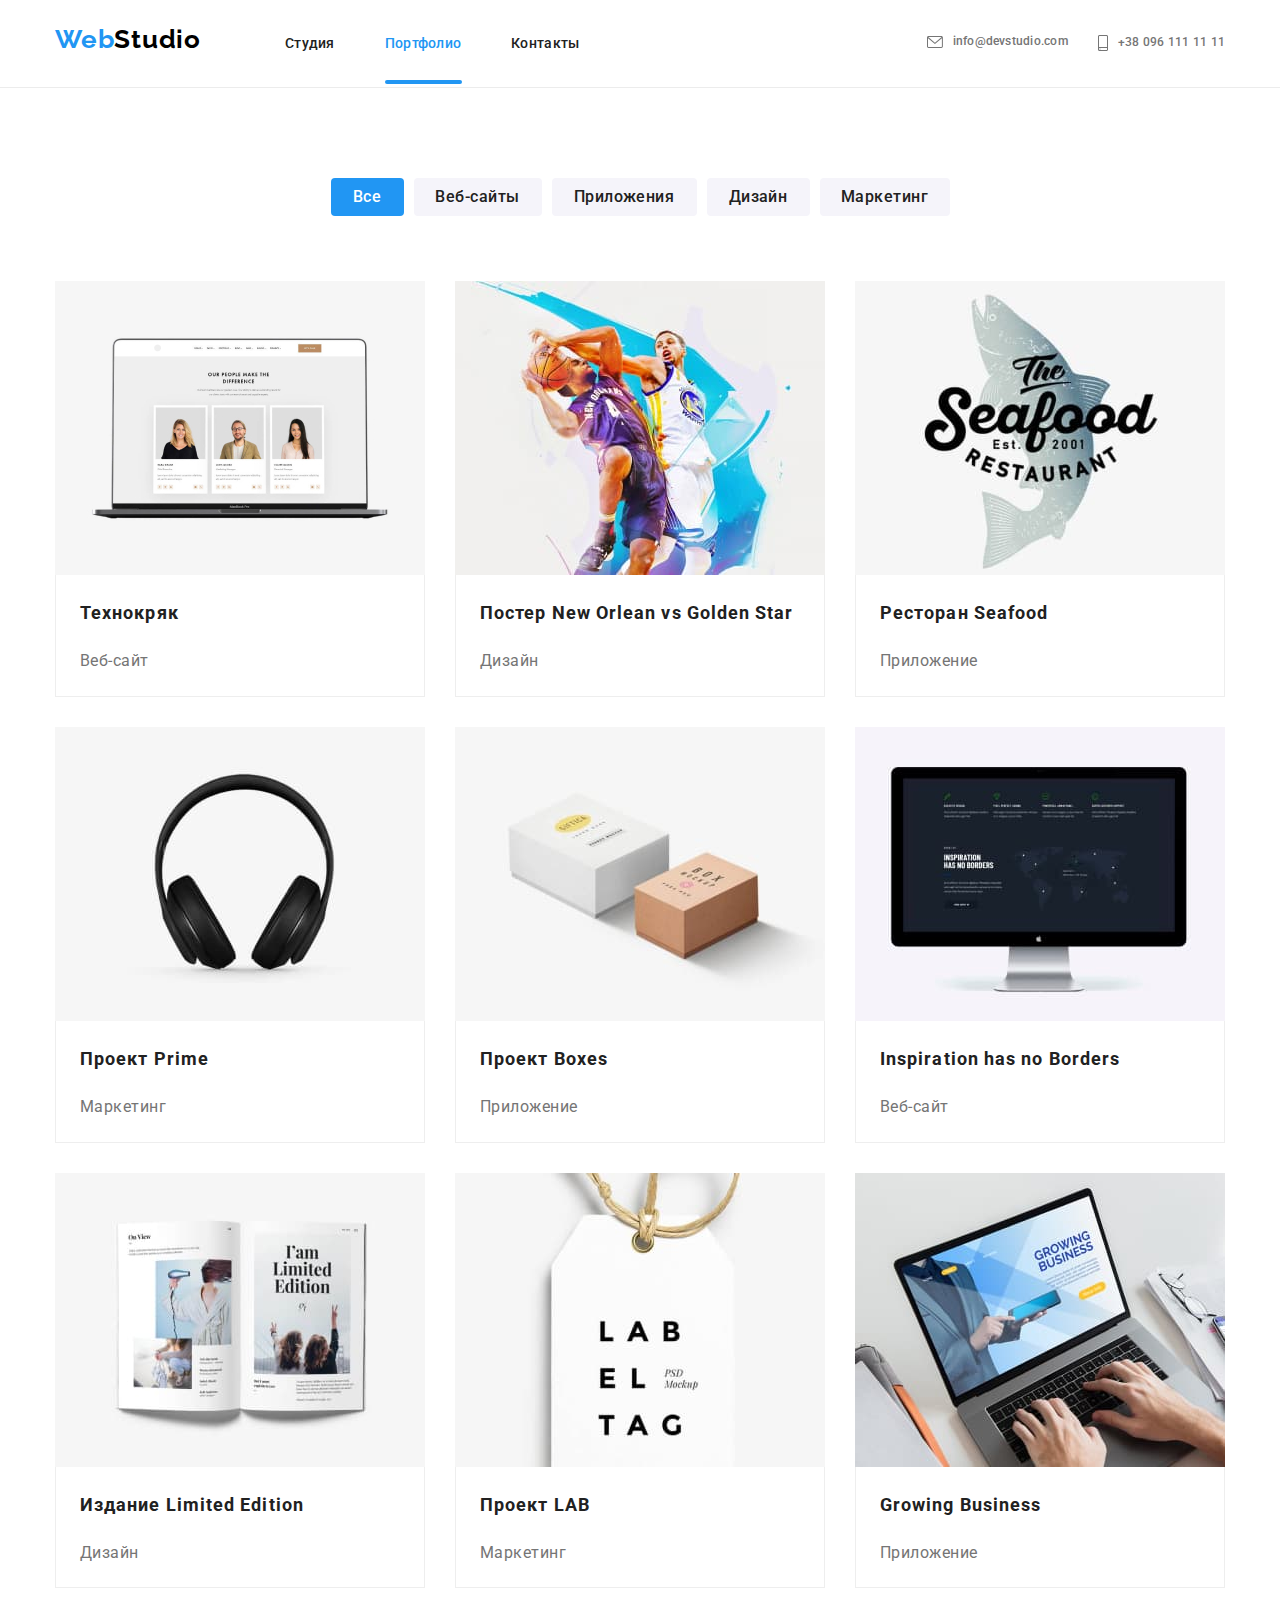
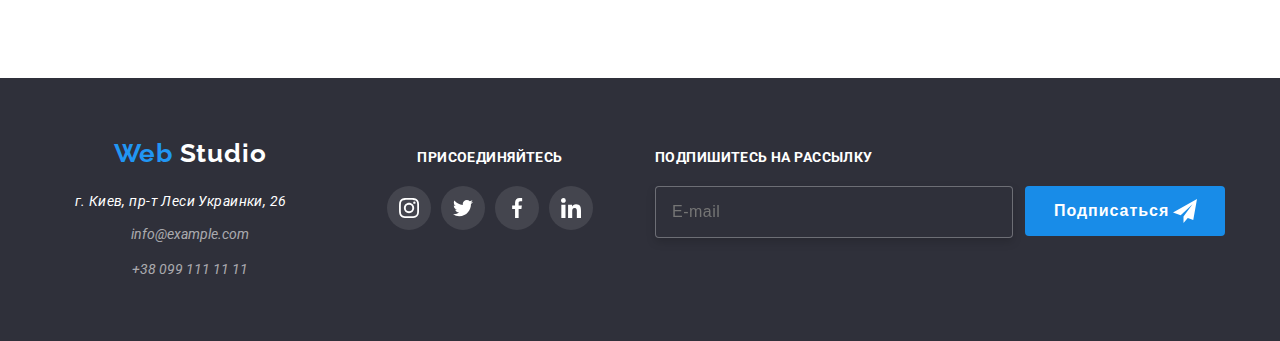
==== commit 68f41c77: "worcer-foto" ====
--- a/portfolio.html
+++ b/portfolio.html
@@ -18,66 +18,86 @@
 <body>
 
     <!-- Head site -->
-
-    <header class="header-line header--line ">
-    
-        <div class="container container-nav">
-    
-            <nav class="nav">
-    
-                <a href="./index.html" class="logo-decor"> <span class="logo-decor__start">Web</span> <span
-                        class="logo-decor__end">Studio</span> </a>
-    
-                <ul class="menu list">
-    
-                    <li class="menu__item"> <a class="menu__link-title-text header-line__link-prt-std-icon " href="./index.html">Студия</a> </li>
-    
-                    <li class="menu__item"> <a class="menu__link-title-text header-line__link-portfolio-icon menu__link--active" href="./portfolio.html">Портфолио</a></li>
-    
-                    <li class="menu__item"> <a class="menu__link-title-text header-line__link-contacts-icon" href="">Контакты</a> </li>
-    
-                </ul>
-    
-            </nav>
-    
-          
-          
-            <ul class="list contacts">
-            
-                <li class="item contacts__item">
-            
-                    <a class="link-mail" href="mailto:nfo@devstudio.com">
-            
-                        <svg class="link-mail__icon">
-            
-                            <use href="./images/sprite.svg#icon-envelope"></use>
-            
+        <header class="header header--line header-line">
+        
+            <div class="container  container-nav">
+        
+                <nav class="nav">
+        
+                    <a href="./index.html" class="logo-decor"> <span class="logo-decor__start">Web</span> <span
+                            class="logo-decor__end">Studio</span> </a>
+        
+                    <button type="button" class="menu-button is-open" aria-expanded="false" arial-controls="menu-container"
+                        data-menu-button>
+                        <svg width="40" height="40" class="menu-button__icon" aria-label="Переключатель мобильного меню">
+                            <use class=" menu-button__icon-menu" href="./images/sprite.svg#icon-menu-close"></use>
+                            <use class="menu-button__icon-close" href="./images/sprite.svg#icon-menu"></use>
                         </svg>
-            
-                        info@devstudio.com</a>
-            
-                </li>
-            
-                <li class="item contacts__item">
-            
-                    <a class="link-phone" href="tel:+380961111111">
-            
-                        <svg class="link-phone__icon">
-            
-                            <use href="./images/sprite.svg#smartphone"></use>
-            
-                        </svg>
-            
-                        +38 096 111 11 11</a>
-            
-                </li>
-
-            </ul>
-
-        </div>
-    
-    </header>
-    <!-- Main information -->
+        
+                    </button>
+        
+                    <div class="menu-container menu-desctop " id="menu-container" data-menu>
+                        <ul class="menu list menu--desctop ">
+        
+                            <li class="menu__item"> <a class="menu__link-title-text header-line__link-prt-std-icon " href="./index.html">Студия</a>
+                            </li>
+        
+                            <li class="menu__item"> <a class="menu__link-title-text header-line__link-portfolio-icon menu__link--active"
+                                    href="./portfolio.html">Портфолио</a></li>
+        
+                            <li class="menu__item"> <a class="menu__link-title-text header-line__link-contacts-icon"
+                                    href="">Контакты</a> </li>
+        
+                        </ul>
+        
+                        <div class="container-nav__contacts">
+                            <ul class="list contacts container-nav__list">
+        
+                                <li class="item contacts__item ">
+        
+                                    <a class="link-mail" href="mailto:nfo@devstudio.com">
+        
+                                        <svg class="link-mail__icon">
+        
+                                            <use href="./images/sprite.svg#icon-envelope"></use>
+        
+                                        </svg>
+        
+                                        info@devstudio.com</a>
+        
+                                </li>
+        
+                                <li class="item  contacts__item ">
+        
+                                    <a class="link-phone" href="tel:+380961111111">
+        
+                                        <svg class="link-phone__icon">
+        
+                                            <use href="./images/sprite.svg#smartphone"></use>
+        
+                                        </svg>
+        
+                                        +38 096 111 11 11</a>
+        
+                                </li>
+                            </ul>
+                        </div>
+                        <ul class="header-social">
+                            <li class="header-social__item"><a class="header-social__link " href="./index.html">Instagram</a>
+                            </li>
+                            <li class="header-social__item"><a class="header-social__link " href="./index.html">Twitter</a></li>
+                            <li class="header-social__item"><a class="header-social__link " href="./index.html">Facebook</a>
+                            </li>
+                            <li class="header-social__item"><a class="header-social__link " href="./index.html">LinkedIn</a>
+                            </li>
+                        </ul>
+                    </div>
+                </nav>
+        
+            </div>
+        
+        </header>
+   
     <main>
 
         <h1 class="visually-hidden">Портфолио</h1>
@@ -153,13 +173,13 @@
 
                                 <picture>
                                     <source
-                                        srcset="./images/desctop/portfolio/tehnokryak_img.jpg 1x, ./images/desctop/portfolio/./images/desctop/portfolio/tehnokryak_img@2x.jpg 2x"
-                                        media="(min-width: 1200px)" />
-                                    <source srcset="./images/tablets/portfolio/tehnokryak_img.jpg 1x, ./images/tablets/portfolio/tehnokryak_img@2x.jpg 2x"
-                                        media="(min-width: 768px)" />
-                                    <source srcset="./images/mobile/portfolio/tehnokryak_img.jpg 1x, ./images/mobile/portfolio/tehnokryak_img@2x.jpg 2x "
-                                        media="(max-width: 767px)" />
-                                    <img class="progects__img" src="./images/Star.jpg" alt="Два баскетболиста в прыжке, один блокрует бросок второго"
+                                        srcset="./images/desctop/portfolio/star_img.jpg 1x, ./images/desctop/portfolio/./images/desctop/portfolio/star_img@2x.jpg 2x"
+                                        media="(min-width: 1200px)" />
+                                    <source srcset="./images/tablets/portfolio/star_img.jpg 1x, ./images/tablets/portfolio/star_img@2x.jpg 2x"
+                                        media="(min-width: 768px)" />
+                                    <source srcset="./images/mobile/portfolio/star_img.jpg 1x, ./images/mobile/portfolio/star_img@2x.jpg 2x "
+                                        media="(max-width: 767px)" />
+                                    <img class="progects__img" src="./images/star.jpg" alt="Два баскетболиста в прыжке, один блокрует бросок второго"
                                         max-width="450">
                                 </picture>
                                     
@@ -201,13 +221,13 @@
                             <div class="progects__overlay">
                                 <picture>
                                     <source
-                                        srcset="./images/desctop/portfolio/tehnokryak_img.jpg 1x, ./images/desctop/portfolio/./images/desctop/portfolio/tehnokryak_img@2x.jpg 2x"
-                                        media="(min-width: 1200px)" />
-                                    <source srcset="./images/tablets/portfolio/tehnokryak_img.jpg 1x, ./images/tablets/portfolio/tehnokryak_img@2x.jpg 2x"
-                                        media="(min-width: 768px)" />
-                                    <source srcset="./images/mobile/portfolio/tehnokryak_img.jpg 1x, ./images/mobile/portfolio/tehnokryak_img@2x.jpg 2x "
-                                        media="(max-width: 767px)" />
-                                    <img class="progects__img" src="./images/Seafood.jpg" alt="Вригивающая форель и название ресторна " max-width="450">
+                                        srcset="./images/desctop/portfolio/seafood_img.jpg 1x, ./images/desctop/portfolio/./images/desctop/portfolio/seafood_img@2x.jpg 2x"
+                                        media="(min-width: 1200px)" />
+                                    <source srcset="./images/tablets/portfolio/seafood.jpg 1x, ./images/tablets/portfolio/seafood_img@2x.jpg 2x"
+                                        media="(min-width: 768px)" />
+                                    <source srcset="./images/mobile/portfolio/seafood_img.jpg 1x, ./images/mobile/portfolio/seafood_img@2x.jpg 2x "
+                                        media="(max-width: 767px)" />
+                                    <img class="progects__img" src="./images/seafood.jpg" alt="Вригивающая форель и название ресторна " max-width="450">
                                 </picture>
                                
                 
@@ -249,13 +269,13 @@
                             <div class="progects__overlay">
                                 <picture>
                                     <source
-                                        srcset="./images/desctop/portfolio/tehnokryak_img.jpg 1x, ./images/desctop/portfolio/./images/desctop/portfolio/tehnokryak_img@2x.jpg 2x"
-                                        media="(min-width: 1200px)" />
-                                    <source srcset="./images/tablets/portfolio/tehnokryak_img.jpg 1x, ./images/tablets/portfolio/tehnokryak_img@2x.jpg 2x"
-                                        media="(min-width: 768px)" />
-                                    <source srcset="./images/mobile/portfolio/tehnokryak_img.jpg 1x, ./images/mobile/portfolio/tehnokryak_img@2x.jpg 2x "
-                                        media="(max-width: 767px)" />
-                                    <img class="progects__img" src="./images/Prime.jpg" alt="Наушнки" max-width="450">
+                                        srcset="./images/desctop/portfolio/prime_img.jpg 1x, ./images/desctop/portfolio/./images/desctop/portfolio/prime_img@2x.jpg 2x"
+                                        media="(min-width: 1200px)" />
+                                    <source srcset="./images/tablets/portfolio/prime_img.jpg 1x, ./images/tablets/portfolio/prime_img@2x.jpg 2x"
+                                        media="(min-width: 768px)" />
+                                    <source srcset="./images/mobile/portfolio/prime_img.jpg 1x, ./images/mobile/portfolio/prime_img@2x.jpg 2x "
+                                        media="(max-width: 767px)" />
+                                    <img class="progects__img" src="./images/prime.jpg" alt="Наушнки" max-width="450">
                                 </picture>
                                 
                 
@@ -294,13 +314,13 @@
                             <div class="progects__overlay">
                                 <picture>
                                     <source
-                                        srcset="./images/desctop/portfolio/tehnokryak_img.jpg 1x, ./images/desctop/portfolio/./images/desctop/portfolio/tehnokryak_img@2x.jpg 2x"
-                                        media="(min-width: 1200px)" />
-                                    <source srcset="./images/tablets/portfolio/tehnokryak_img.jpg 1x, ./images/tablets/portfolio/tehnokryak_img@2x.jpg 2x"
-                                        media="(min-width: 768px)" />
-                                    <source srcset="./images/mobile/portfolio/tehnokryak_img.jpg 1x, ./images/mobile/portfolio/tehnokryak_img@2x.jpg 2x "
-                                        media="(max-width: 767px)" />
-                                    <img class="progects__img" src="./images/Boxes.jpg" alt="две коробочки, серая  и светлокоричневая" max-width="450">
+                                        srcset="./images/desctop/portfolio/boxes_img.jpg 1x, ./images/desctop/portfolio/./images/desctop/portfolio/boxes_img@2x.jpg 2x"
+                                        media="(min-width: 1200px)" />
+                                    <source srcset="./images/tablets/portfolio/boxes_img.jpg 1x, ./images/tablets/portfolio/boxes_img@2x.jpg 2x"
+                                        media="(min-width: 768px)" />
+                                    <source srcset="./images/mobile/portfolio/boxes_img.jpg 1x, ./images/mobile/portfolio/boxes_img@2x.jpg 2x "
+                                        media="(max-width: 767px)" />
+                                    <img class="progects__img" src="./images/boxes.jpg" alt="две коробочки, серая  и светлокоричневая" max-width="450">
                                 </picture>
                                 
                 
@@ -342,13 +362,13 @@
                             <div class="progects__overlay">
                                 <picture>
                                     <source
-                                        srcset="./images/desctop/portfolio/tehnokryak_img.jpg 1x, ./images/desctop/portfolio/./images/desctop/portfolio/tehnokryak_img@2x.jpg 2x"
-                                        media="(min-width: 1200px)" />
-                                    <source srcset="./images/tablets/portfolio/tehnokryak_img.jpg 1x, ./images/tablets/portfolio/tehnokryak_img@2x.jpg 2x"
-                                        media="(min-width: 768px)" />
-                                    <source srcset="./images/mobile/portfolio/tehnokryak_img.jpg 1x, ./images/mobile/portfolio/tehnokryak_img@2x.jpg 2x "
-                                        media="(max-width: 767px)" />
-                                    <img class="progects__img" src="./images/Borders.jpg"
+                                        srcset="./images/desctop/portfolio/borders_img.jpg 1x, ./images/desctop/portfolio/./images/desctop/portfolio/borders_img@2x.jpg 2x"
+                                        media="(min-width: 1200px)" />
+                                    <source srcset="./images/tablets/portfolio/borders_img.jpg 1x, ./images/tablets/portfolio/borders_img@2x.jpg 2x"
+                                        media="(min-width: 768px)" />
+                                    <source srcset="./images/mobile/portfolio/borders_img.jpg 1x, ./images/mobile/portfolio/borders_img@2x.jpg 2x "
+                                        media="(max-width: 767px)" />
+                                    <img class="progects__img" src="./images/borders.jpg"
                                         alt="Доска с картой мира на темном  фоне и списоком предлогаемых услуг" max-width="450">
                                 </picture>
                                 
@@ -388,13 +408,13 @@
                             <div class="progects__overlay">
                                 <picture>
                                     <source
-                                        srcset="./images/desctop/portfolio/tehnokryak_img.jpg 1x, ./images/desctop/portfolio/./images/desctop/portfolio/tehnokryak_img@2x.jpg 2x"
-                                        media="(min-width: 1200px)" />
-                                    <source srcset="./images/tablets/portfolio/tehnokryak_img.jpg 1x, ./images/tablets/portfolio/tehnokryak_img@2x.jpg 2x"
-                                        media="(min-width: 768px)" />
-                                    <source srcset="./images/mobile/portfolio/tehnokryak_img.jpg 1x, ./images/mobile/portfolio/tehnokryak_img@2x.jpg 2x "
-                                        media="(max-width: 767px)" />
-                                    <img class="progects__img" src="./images/Limited.jpg"
+                                        srcset="./images/desctop/portfolio/limited_img.jpg 1x, ./images/desctop/portfolio/./images/desctop/portfolio/limited_img@2x.jpg 2x"
+                                        media="(min-width: 1200px)" />
+                                    <source srcset="./images/tablets/portfolio/limited_img.jpg 1x, ./images/tablets/portfolio/limited_img@2x.jpg 2x"
+                                        media="(min-width: 768px)" />
+                                    <source srcset="./images/mobile/portfolio/limited_img.jpg 1x, ./images/mobile/portfolio/limited_img@2x.jpg 2x "
+                                        media="(max-width: 767px)" />
+                                    <img class="progects__img" src="./images/limited.jpg"
                                         alt="Развернутый журнал с изображениями женщин с разним предметами" max-width="450">
                                 </picture>
                 
@@ -434,13 +454,13 @@
                             <div class="progects__overlay">
                                 <picture>
                                     <source
-                                        srcset="./images/desctop/portfolio/tehnokryak_img.jpg 1x, ./images/desctop/portfolio/./images/desctop/portfolio/tehnokryak_img@2x.jpg 2x"
-                                        media="(min-width: 1200px)" />
-                                    <source srcset="./images/tablets/portfolio/tehnokryak_img.jpg 1x, ./images/tablets/portfolio/tehnokryak_img@2x.jpg 2x"
-                                        media="(min-width: 768px)" />
-                                    <source srcset="./images/mobile/portfolio/tehnokryak_img.jpg 1x, ./images/mobile/portfolio/tehnokryak_img@2x.jpg 2x "
-                                        media="(max-width: 767px)" />
-                                    <img class="progects__img" src="./images/LAB.jpg" alt="Этикетка з надисями  LAB EL TAG" max-width="450">
+                                        srcset="./images/desctop/portfolio/lab_img.jpg 1x, ./images/desctop/portfolio/./images/desctop/portfolio/lab_img@2x.jpg 2x"
+                                        media="(min-width: 1200px)" />
+                                    <source srcset="./images/tablets/portfolio/lab_img.jpg 1x, ./images/tablets/portfolio/lab_img@2x.jpg 2x"
+                                        media="(min-width: 768px)" />
+                                    <source srcset="./images/mobile/portfolio/lab_img.jpg 1x, ./images/mobile/portfolio/lab_img@2x.jpg 2x "
+                                        media="(max-width: 767px)" />
+                                    <img class="progects__img" src="./images/lab.jpg" alt="Этикетка з надисями  LAB EL TAG" max-width="450">
                                 </picture>
                               
                 
@@ -478,13 +498,13 @@
                             <div class="progects__overlay">
                                 <picture>
                                     <source
-                                        srcset="./images/desctop/portfolio/tehnokryak_img.jpg 1x, ./images/desctop/portfolio/./images/desctop/portfolio/tehnokryak_img@2x.jpg 2x"
-                                        media="(min-width: 1200px)" />
-                                    <source srcset="./images/tablets/portfolio/tehnokryak_img.jpg 1x, ./images/tablets/portfolio/tehnokryak_img@2x.jpg 2x"
-                                        media="(min-width: 768px)" />
-                                    <source srcset="./images/mobile/portfolio/tehnokryak_img.jpg 1x, ./images/mobile/portfolio/tehnokryak_img@2x.jpg 2x "
-                                        media="(max-width: 767px)" />
-                                    <img class="progects__img" src="./images/Business.jpg" alt="Ноутбук заставкой  странички сайта" max-width="450">
+                                        srcset="./images/desctop/portfolio/business_img.jpg 1x, ./images/desctop/portfolio/./images/desctop/portfolio/business_img@2x.jpg 2x"
+                                        media="(min-width: 1200px)" />
+                                    <source srcset="./images/tablets/portfolio/business_img.jpg 1x, ./images/tablets/portfolio/business_img@2x.jpg 2x"
+                                        media="(min-width: 768px)" />
+                                    <source srcset="./images/mobile/portfolio/business_img.jpg 1x, ./images/mobile/portfolio/business_img@2x.jpg 2x "
+                                        media="(max-width: 767px)" />
+                                    <img class="progects__img" src="./images/business.jpg" alt="Ноутбук заставкой  странички сайта" max-width="450">
                                 </picture>
                                 
                 
@@ -663,7 +683,7 @@
     
     </footer>
    
-
+<script src="./js/mobile-menu.js"></script>
 </body>
 
 </html>--- a/CSS/portfolio.min.css
+++ b/CSS/portfolio.min.css
@@ -1,2 +1,2 @@
-html{box-sizing:border-box}body{font-family:'Roboto', sans-serif;font-style:normal;font-weight:400;color:#757575;margin:0}*,*::after,*::before{box-sizing:inherit}h1,h2,h3,p{margin-top:0}.list{list-style:none;margin-left:0px;margin-top:0px;padding-left:0px}li{list-style:none}img{display:block;max-width:100%;height:auto}:root{--text-general-top: 'Roboto', sans-serif;--prymory-text-color: #757575;--title-text-color: #212121;--whiet-text-color: #ffffff;--hover-focus-color: #2196f3;--black-text-color: #000000;--background-fone: #2f303a;--grid-set: 2;--transition-transform: transform 250ms cubic-bezier(0.4, 0, 0.2, 1);--transition-oll: 250ms cubic-bezier(0.4, 0, 0.2, 1)}.visually-hidden{position:absolute !important;clip:rect(1px 1px 1px 1px);clip:rect(1px, 1px, 1px, 1px);padding:0 !important;border:0 !important;height:1px !important;width:1px !important;overflow:hidden}.container{width:100%;padding-left:15px;padding-right:15px;padding-top:60px;padding-bottom:60px;margin-left:auto;margin-right:auto}@media screen and (min-width: 480px){.container{max-width:480px}}@media screen and (min-width: 768px){.container{max-width:768px}}@media screen and (min-width: 1200px){.container{max-width:1200px;padding-top:90px;padding-bottom:90px}}.header--line{position:relative;background-color:#ffffff;border-bottom:1px solid #ececec}.container-nav{padding-top:16px;padding-bottom:16px}@media screen and (min-width: 786px){.container-nav{display:flex;align-items:baseline;justify-content:space-between;padding-top:21px;padding-bottom:21px}}@media screen and (min-width: 1200px){.container-nav{display:flex;align-items:center;justify-content:space-between;padding-top:24px;padding-bottom:25px}}.menu-container{background-color:#FFFFFF;box-shadow:0px 4px 8px rgba(0,0,0,0.04),0px 2px 4px rgba(0,0,0,0.08),0px 1px 3px rgba(0,0,0,0.16)}.menu-container.is-open{display:block}@media screen and (min-width: 250px) and (max-width: 479.89px){.menu-container{padding:28px 15px 28px 15px}}@media screen and (max-width: 767.89px){.menu-container{display:none;position:absolute;width:100vh;height:100vh;padding:48px 40px 48px 20px;margin-left:auto;margin-right:auto;top:0;left:0}}.container-nav__contacts{width:100%}.nav{max-width:767px;display:flex;justify-content:space-between;align-items:center}@media screen and (max-width: 767.98px){.menu-button{position:absolute;top:10px;right:30px;display:inline-flex;border:none;margin:0;padding:0;background-color:transparent}.menu-button:hover .menu-button__icon{cursor:pointer;fill:#2196F3}.menu-button__icon-close{display:none}.menu-button__icon{position:relative;display:flex;justify-content:center;align-items:center;z-index:100;transition:color var(--transition-oll)}.menu-button__icon-close{position:absolute}.menu-button.is-open .menu-button__icon-close{display:block}.menu-button.is-open .menu-button__icon-menu{display:none}}@media screen and (min-width: 768px){.menu-button{display:none}.menu-button__icon-close{display:none}.menu-button__icon-menu{display:none}}.menu{position:relative;display:inlite-flex;margin-bottom:302px}.menu__item{max-width:220px}.menu__item:not(:last-child){margin-bottom:32px}.menu__link-title-text:hover,.menu__link-title-text:focus{color:var(--hover-focus-color)}.menu__link-title-text{padding-top:20px;padding-bottom:31px;font-weight:500;font-size:40px;line-height:1.17;letter-spacing:0.02em;text-decoration:none;color:var(--title-text-color)}@media screen and (min-width: 1200px){.menu__link-title-text{padding-top:20px;padding-bottom:31px;font-size:14px;line-height:1.14}}.menu__link--active{color:var(--hover-focus-color)}.logo-decor__start,.logo-decor__end{font-family:'Raleway', sans-serif;font-style:normal;font-weight:700;font-size:26px;line-height:1.2;letter-spacing:0.03em}.logo-decor{display:block;text-decoration:none;margin:0}.logo-decor__start{color:var(--hover-focus-color)}.logo-decor__end{color:var(--black-text-color)}@media screen and (min-width: 768px){.logo-decor{margin-right:88px}}@media screen and (min-width: 1200px){.logo-decor{margin-right:93px}}@media screen and (min-width: 768px){.header-line__link-title-studio::after{display:flex;position:absolute;background-image:url(../images/heder_std.svg);content:'';width:48px;height:4px;margin-top:28px}.header-line__link-contacts-icon::after{display:flex;position:absolute;z-index:634453;background-image:url(../images/heder_contacts.svg);content:'';width:68px;height:4px;margin-top:28px;transform:scaleX(0);transition:var(--transition-transform)}.header-line__link-std-icon::after{display:flex;position:absolute;background-image:url(../images/heder_portfolio.svg);content:'';width:77px;height:4px;margin-top:28px;transform:scaleX(0);transition:var(--transition-transform)}.header-line__link-prt-std-icon:hover:after,.header-line__link-prt-std-icon:focus:after,.header-line__link-contacts-icon:hover:after,.header-line__link-contacts-icon:focus:after,.header-line__link-std-icon:hover:after,.header-line__link-std-icon:focus:after{transform:scaleX(1)}.header-line__link-portfolio-icon::after{display:flex;position:absolute;background-image:url(../images/heder_portfolio.svg);content:'';width:77px;height:4px;margin-top:28px}.header-line__link-prt-std-icon::after{display:flex;position:absolute;background-image:url(../images/heder_std.svg);content:'';width:48px;height:4px;margin-top:28px;transform:scaleX(0);transition:var(--transition-transform)}}@media screen and (min-width: 1200px){.header-line__link-title-studio::after{display:flex;position:absolute;background-image:url(../images/heder_std.svg);content:'';width:48px;height:4px;margin-top:28px}.header-line__link-contacts-icon::after{display:flex;position:absolute;background-image:url(../images/heder_contacts.svg);content:'';width:68px;height:4px;margin-top:28px;transform:scaleX(0);transition:var(--transition-transform)}.header-line__link-std-icon::after{display:flex;position:absolute;background-image:url(../images/heder_portfolio.svg);content:'';width:77px;height:4px;margin-top:28px;transform:scaleX(0);transition:var(--transition-transform)}.header-line__link-prt-std-icon:hover:after,.header-line__link-prt-std-icon:focus:after,.header-line__link-contacts-icon:hover:after,.header-line__link-contacts-icon:focus:after,.header-line__link-std-icon:hover:after,.header-line__link-std-icon:focus:after{transform:scaleX(1)}.header-line__link-portfolio-icon::after{display:flex;position:absolute;background-image:url(../images/heder_portfolio.svg);content:'';width:77px;height:4px;margin-top:28px}.header-line__link-prt-std-icon::after{display:flex;position:absolute;background-image:url(../images/heder_std.svg);content:'';width:48px;height:4px;margin-top:28px;transform:scaleX(0);transition:var(--transition-transform)}}@media screen and (max-width: 767.89px){.contacts{display:inline-flex;flex-direction:column-reverse;margin-bottom:64px;max-width:300px}.contacts__item:not(:first-child){margin-bottom:32px}.contacts__item{max-width:300px}}@media screen and (min-width: 768px){__item:not(:last-child){margin-right:50px}}.link-phone,.link-mail{display:flex;align-items:center;width:100%;padding-top:10px;padding-bottom:10px}.link-phone{padding:0;font-weight:500;font-size:28px;line-height:1.17;letter-spacing:0.02em;text-decoration:none;color:var(--hover-focus-color);transition:color var(--transition-oll)}@media screen and (min-width: 480px){.link-phone{font-weight:500;font-size:34px;line-height:1.17}}@media screen and (min-width: 768px){.link-phone{color:var(--prymory-text-color);font-size:14px;line-height:1.14}}@media screen and (min-width: 768px){.link-phone:hover,.link-phone:focus{color:var(--hover-focus-color)}}@media screen and (min-width: 1200px){.link-mail{display:flex;align-items:center;width:100%}}.link-mail{padding:0;font-weight:500;font-size:24px;line-height:1.16;letter-spacing:0.02em;text-decoration:none;color:var(--prymory-text-color)}@media screen and (min-width: 768px){.link-mail{font-size:14px;line-height:1.14}}.link-mail:hover,.link-mail:focus{color:var(--hover-focus-color)}.link-mail__icon{width:16px;height:12px;margin-right:10px;background-color:#ffffff;fill:currentColor}@media screen and (max-width: 767.89px){.link-mail__icon{display:none}}.link-phone__icon{width:10px;height:16px;margin-right:10px;background-color:#ffffff;fill:currentColor}@media screen and (max-width: 767.89px){.link-phone__icon{display:none}}.header-social{display:inline-flex;justify-content:start;padding:0;margin:0;max-width:360px}.header-social__item:not(:last-child){border-right:1px solid rgba(33,33,33,0.2)}@media screen and (min-width: 320px){.header-social__item:not(:last-child){margin-right:2px;padding-right:2px}}@media screen and (min-width: 480px){.header-social__item:not(:last-child){margin-right:10px;padding-right:10px}}.header-social__link{font-weight:500;font-size:18px;line-height:1.22;letter-spacing:0.02em;text-decoration:none;color:#2196F3}@media screen and (min-width: 320px){.header-social__link{font-size:16px;line-height:1.22}}.radio-btn{display:flex;flex-wrap:wrap;justify-content:start;margin-bottom:40px}.radio-btn__item:not(:last-child){margin-right:10px}.radio-btn__item:nth-last-child(n+2){margin-bottom:15px}@media screen and (min-width: 768px){.radio-btn{display:flex;margin-bottom:30px;justify-content:center}.radio-btn__item:not(:last-child){margin-right:10px}.radio-btn__item:nth-last-child(n+4){margin-bottom:0}}@media screen and (min-width: 1200px){.radio-btn{display:flex;margin-bottom:50px;justify-content:center}.radio-btn__item:not(:last-child){margin-right:10px}}.radio-btn__oll{width:73px;height:38px;left:495px;top:174px;background:#2196f3;border-radius:4px;border:0;cursor:pointer;font-family:inherit;font-weight:500;font-size:16px;line-height:1.62;text-align:center;letter-spacing:0.03em;color:var(--whiet-text-color)}.radio-btn__oll__oll:hover,.radio-btn__oll__oll:focus{box-shadow:0px 3px 1px rgba(0,0,0,0.1),0px 1px 2px rgba(0,0,0,0.08),0px 2px 2px rgba(0,0,0,0.12)}.radio-btn__style{background-color:#f5f4fa;border-radius:4px;border:0;cursor:pointer;font-family:inherit;font-weight:500;font-size:16px;line-height:1.62;text-align:center;letter-spacing:0.03em;color:var(--title-text-color);transition:box-shadow var(--transition-oll),background-color var(--transition-oll),color var(--transition-oll)}.radio-btn__style:hover,.radio-btn__style:focus{box-shadow:0px 3px 1px rgba(0,0,0,0.1),0px 1px 2px rgba(0,0,0,0.08),0px 2px 2px rgba(0,0,0,0.12);background:#2196f3;color:var(--whiet-text-color)}.radio-btn__web{width:128px;height:38px;left:576px;top:174px}.radio-btn__gadgets{width:145px;height:38px;left:712px;top:174px}.radio-btn__disign{width:103px;height:38px;left:865px;top:174px}.radio-btn__marketing{width:130px;height:38px;left:976px;top:174px}.projects__item:not(:nth-last-child(-n+1)){margin-bottom:30px}@media screen and (min-width: 768px){.projects{display:flex;flex-flow:wrap;margin-bottom:0px}.projects__item:not(:nth-child(2n)){margin-right:30px}}@media screen and (min-width: 1200px){.projects{display:flex;flex-flow:wrap;margin-bottom:0px}.projects__item:not(:nth-last-child(-n+1)){margin:0}.projects__item:not(:nth-child(2n)){margin:0}.projects__item:not(:nth-child(3n+3)){margin-right:30px}.projects__item:not(:nth-last-child(-n+3)){margin-bottom:30px}}.projects__link{margin:0;display:block;width:100%;height:100%;text-decoration:none;transition:box-shadow var(--transition-oll)}.projects__link:hover,.projects__link:focus{box-shadow:0px 1px 1px rgba(0,0,0,0.12),0px 4px 4px rgba(0,0,0,0.06),1px 4px 6px rgba(0,0,0,0.16)}@media screen and (min-width: 768){.projects__link{display:block;width:354px}}@media screen and (min-width: 1200px){.projects__link{display:block;width:370px}}.progects__overlay{position:relative;max-width:450px;overflow:hidden}@media screen and (min-width: 768px){.progects__overlay{position:relative;max-width:354px;overflow:hidden}}@media screen and (min-width: 1200px){.progects__overlay{position:relative;max-width:370px;overflow:hidden}}.projects__overlay-text{position:absolute;top:50%;left:50%;transform:translate(-50%, -50%);width:100%;padding:49px 24px;font-size:18px;line-height:1.56;letter-spacing:0.03em;text-align:start;color:var(--whiet-text-color)}@media screen and (max-width: 479px){.projects__overlay-text{position:absolute;top:50%;left:35%;transform:translate(-50%, -50%);padding:0px 24px;max-width:320px;text-align:center;font-size:16px;line-height:1.56;letter-spacing:0.03em}}.overlay{position:absolute;width:450px;height:100%;background-color:rgba(33,150,243,0.9);opacity:0;transform:translateY(0);transition:var(--transition-transform)}.projects__link:focus .overlay,.projects__link:hover .overlay{transform:translateY(-100%);opacity:1}@media screen and (min-width: 768px){.overlay{position:absolute;max-width:354px;height:100%;background-color:rgba(33,150,243,0.9);opacity:0;transform:translateY(0);transition:var(--transition-transform)}.projects__link:focus .overlay,.projects__link:hover .overlay{transform:translateY(-100%);opacity:1}}@media screen and (min-width: 1200px){.overlay{position:absolute;max-width:370px;height:100%;background-color:rgba(33,150,243,0.9);opacity:0;transform:translateY(0);transition:var(--transition-transform)}.projects__link:focus .overlay,.projects__link:hover .overlay{transform:translateY(-100%);opacity:1}}.name-progects{max-width:450px;padding-left:24px;padding-right:24px;padding-bottom:20px;padding-top:20px;background-color:#ffffff;border-bottom:1px solid #eeeeee;border-left:1px solid #eeeeee;border-right:1px solid #eeeeee}.name-progects__title{font-weight:700;font-size:18px;line-height:2;letter-spacing:0.03em;color:var(--title-text-color)}.name-progects__text{margin-bottom:0px;font-size:16px;line-height:1.87;letter-spacing:0.03em;color:var(--prymory-text-color)}@media screen and (min-width: 768px){.name-progects{max-width:354px;padding-left:24px;padding-right:24px;padding-bottom:20px;padding-top:20px;background-color:#ffffff;border-bottom:1px solid #eeeeee;border-left:1px solid #eeeeee;border-right:1px solid #eeeeee}.name-progects__title{font-weight:700;font-size:18px;line-height:2;letter-spacing:0.03em;color:var(--title-text-color)}.name-progects__text{margin-bottom:0px;font-size:16px;line-height:1.87;letter-spacing:0.03em;color:var(--prymory-text-color)}}@media screen and (min-width: 1200px){.name-progects{max-width:370px;padding-left:24px;padding-right:24px;padding-bottom:20px;padding-top:20px;background-color:#ffffff;border-bottom:1px solid #eeeeee;border-left:1px solid #eeeeee;border-right:1px solid #eeeeee}.name-progects__title{font-weight:700;font-size:18px;line-height:2;letter-spacing:0.06em;color:var(--title-text-color)}.name-progects__text{margin-bottom:0px;font-size:16px;line-height:1.87;letter-spacing:0.03em;color:var(--prymory-text-color)}}.footer{width:auto;background-color:var(--background-fone);margin-top:0px}.container-footer{padding-top:60px;text-align:center;padding-bottom:60px}.group-footer{margin-bottom:60px}@media screen and (min-width: 768px){.container-footer{display:flex;flex-wrap:wrap;justify-content:space-around}.group-footer{margin-bottom:60px}}@media screen and (min-width: 1200px){.container-footer{display:flex;justify-content:space-between}.group-footer{margin:0}}@media screen and (min-width: 1200px){.ftr-block{flex-basis:calc((50% - 45px) / 2)}.ftr-block:last-child{flex-basis:calc(50% - 15px)}}.logo-footer-oll{display:block;margin-bottom:20px;font-family:'Raleway', sans-serif;font-style:normal;font-weight:700;font-size:26px;line-height:1.2;letter-spacing:0.03em;text-decoration:none;text-align:center}.logo-footer{color:var(--whiet-text-color)}.title-ftr-adrs{display:inline-block;width:231px}.footer-contacts__link-phone-footer,.footer-contacts__link-mail-footer{font-weight:normal;font-size:14px;line-height:24px;color:rgba(255,255,255,0.6);text-decoration:none;transition:color var(--transition-oll)}.link-adr-footer{display:inline-flex;width:231px;margin-bottom:8px;font-size:14px;line-height:1.71;letter-spacing:0.03em;color:var(--whiet-text-color);text-decoration:none;transition:color var(--transition-oll)}.footer-contacts{display:block;margin-bottom:0px;width:231px;margin-right:0}.footer-contacts__link-phone-footer:hover,.footer-contacts__link-phone-footer:focus,.footer-contacts__link-mail-footer:hover,.footer-contacts__link-mail-footer:focus{color:var(--hover-focus-color)}.footer-contacts__item:not(:last-child){margin-bottom:11px}.link-adr-footer:hover,.link-adr-footer:focus{color:var(--hover-focus-color)}.title-link-ftr{margin-bottom:20px;font-weight:700;font-size:14px;line-height:1.14;letter-spacing:0.03em;text-transform:uppercase;color:var(--whiet-text-color)}.container-social{margin-left:auto;margin-right:auto;margin-bottom:60px;padding-top:5px}@media screen and (min-width: 768px){.container-social{margin:0}}@media screen and (min-width: 1200px){.container-social{margin:0;padding-top:12px}}.footer-social{display:flex;justify-content:center;margin-bottom:0}.footer-social__item:not(:last-child){margin-right:10px}.footer-social__item{width:44px;height:44px;border-radius:50%;transform:scale(1);transition:var(--transition-transform)}.footer-social__item:hover,.footer-social__item:focus{background-color:var(--hover-focus-color);transform:scale(1.15)}.footer-social__link{display:flex;justify-content:center;align-items:center;width:100%;height:100%;border-radius:inherit;background-color:rgba(255,255,255,0.1)}.footer-social__icon{width:20px;height:20px;fill:white}.subscription-block{width:100%}.subscription-block__email{display:flex;flex-direction:column;justify-content:center;margin-bottom:20px;padding-left:16px;padding-top:15px;padding-bottom:15px;width:100%;border:1px solid rgba(255,255,255,0.3);background-color:#2f303a;filter:drop-shadow(0px 4px 4px rgba(0,0,0,0.15));border-radius:4px;font-size:16px;line-height:1.25;color:rgba(255,255,255,0.6);letter-spacing:0.03em}@media screen and (min-width: 768px){.subscription{width:100%;padding-top:5px}.subscription-block{width:100%}.subscription-block__email{display:flex;flex-direction:column;justify-content:center;margin-left:auto;margin-right:auto;margin-bottom:20px;padding-left:16px;padding-top:15px;padding-bottom:15px;max-width:450px;border:1px solid rgba(255,255,255,0.3);background-color:#2f303a;filter:drop-shadow(0px 4px 4px rgba(0,0,0,0.15));border-radius:4px;font-size:16px;line-height:1.25;color:rgba(255,255,255,0.6);letter-spacing:0.03em}}@media screen and (min-width: 1200px){.subscription{max-width:570px;padding-top:12px}.subscription-block{width:100%;display:flex}.subscription-block__email{margin-right:12px;padding-left:16px;padding-top:15px;padding-bottom:15px;width:358px}}.title-link-subscription{display:block;margin-bottom:20px;font-weight:700;font-size:14px;line-height:1.14;letter-spacing:0.03em;text-transform:uppercase;color:var(--whiet-text-color)}@media screen and (min-width: 1200px){.title-link-subscription{text-align:start}}.subsription-btn{position:relative;width:200px;height:50px;padding:0;background-color:#188ce8;padding:10px 62px 10px 29px;border-radius:4px;border:0;text-align:center;letter-spacing:0.06em;color:var(--whiet-text-color);font-weight:bold;font-size:16px;line-height:1.87;cursor:pointer;transition:background-color var(--transition-oll)}.subsription-btn:hover,.subsription-btn:focus{box-shadow:0px 4px 4px rgba(0,0,0,0.15);background-color:var(--hover-focus-color)}.subsription-btn__icon{position:absolute;top:13px;right:28px;width:24px;height:24px}
+html{box-sizing:border-box}body{font-family:'Roboto', sans-serif;font-style:normal;font-weight:400;color:#757575;margin:0}*,*::after,*::before{box-sizing:inherit}h1,h2,h3,p{margin-top:0}.list{list-style:none;margin-left:0px;margin-top:0px;padding-left:0px}li{list-style:none}img{display:block;max-width:100%;height:auto}:root{--text-general-top: 'Roboto', sans-serif;--prymory-text-color: #757575;--title-text-color: #212121;--whiet-text-color: #ffffff;--hover-focus-color: #2196f3;--black-text-color: #000000;--background-fone: #2f303a;--grid-set: 2;--transition-transform: transform 250ms cubic-bezier(0.4, 0, 0.2, 1);--transition-oll: 250ms cubic-bezier(0.4, 0, 0.2, 1)}.visually-hidden{position:absolute !important;clip:rect(1px 1px 1px 1px);clip:rect(1px, 1px, 1px, 1px);padding:0 !important;border:0 !important;height:1px !important;width:1px !important;overflow:hidden}.container{width:100%;padding-left:15px;padding-right:15px;padding-top:60px;padding-bottom:60px;margin-left:auto;margin-right:auto}@media screen and (min-width: 480px){.container{max-width:480px}}@media screen and (min-width: 768px){.container{max-width:768px}}@media screen and (min-width: 1200px){.container{max-width:1200px;padding-top:90px;padding-bottom:90px}}.header--line{position:relative;background-color:#ffffff;border-bottom:1px solid #ececec}@media screen and (max-width: 767.98px){.container-nav{padding-top:16px;padding-bottom:16px}}@media screen and (min-width: 768px){.container-nav{display:flex;align-items:center;justify-content:space-between;padding-top:32px;padding-bottom:3px;width:100%}}@media screen and (min-width: 1200px){.container-nav{display:flex;align-items:center;justify-content:space-between;padding-top:24px;padding-bottom:12px}}@media screen and (max-width: 767.89px){.menu-container.is-open{display:block;width:100%}}@media screen and (min-width: 250px) and (max-width: 479.89px){.menu-container{padding:28px 15px 28px 15px}}@media screen and (max-width: 767.89px){.menu-container{display:none;position:absolute;z-index:100;width:100vh;height:100vh;padding:48px 40px 48px 20px;margin-left:auto;margin-right:auto;top:0;left:0;background-color:#FFFFFF;box-shadow:0px 4px 8px rgba(0,0,0,0.04),0px 2px 4px rgba(0,0,0,0.08),0px 1px 3px rgba(0,0,0,0.16)}}@media screen and (min-width: 768px){.menu-container{display:flex;align-items:baseline;justify-content:space-between;width:100%}}@media screen and (max-width: 767.89px){.container-nav__contacts{max-width:767px}}@media screen and (max-width: 767.98px){.nav{max-width:767.98px;display:flex;justify-content:space-between;align-items:center}}@media screen and (min-width: 768px){.nav{display:flex;justify-content:space-between;align-items:baseline;width:100%}}@media screen and (min-width: 1200px){.nav{display:flex;justify-content:space-between;align-items:baseline;width:100%}}@media screen and (max-width: 767.98px){.menu-button{z-index:122;top:10px;right:10px;display:inline-flex;border:none;margin:0;padding:0;background-color:transparent}.menu-button:hover .menu-button__icon{cursor:pointer;fill:#2196F3}.menu-button__icon-close{display:none}.menu-button__icon{position:relative;display:flex;justify-content:center;align-items:center;z-index:100;transition:color var(--transition-oll)}.menu-button__icon-close{position:absolute}.menu-button.is-open .menu-button__icon-close{display:block}.menu-button.is-open .menu-button__icon-menu{display:none}}@media screen and (min-width: 768px){.menu-button{display:none}.menu-button__icon-close{display:none}.menu-button__icon-menu{display:none}}@media screen and (max-width: 767.89px){.menu{position:relative;display:inlite-flex;margin-bottom:280px}.menu__item{max-width:220px}.menu__item:not(:last-child){margin-bottom:32px}}@media screen and (min-width: 768px){.menu{display:flex}.menu__item:not(:last-child){margin-right:50px}}.menu__link-title-text:hover,.menu__link-title-text:focus{color:var(--hover-focus-color)}.menu__link-title-text{padding-top:20px;padding-bottom:22px;font-weight:500;font-size:40px;line-height:1.17;letter-spacing:0.02em;text-decoration:none;color:var(--title-text-color)}@media screen and (min-width: 768px){.menu__link-title-text{font-size:14px;line-height:1.14}}@media screen and (min-width: 1200px){.menu__link-title-text{font-size:14px;line-height:1.14}}.menu__link--active{color:var(--hover-focus-color)}.logo-decor{font-family:'Raleway', sans-serif;font-style:normal;font-weight:700;font-size:24px;line-height:1.16;letter-spacing:0.03em}@media screen and (max-width: 767.98px){.logo-decor{display:inline-block;text-decoration:none;margin:0;padding:0;width:100%}.logo-decor__start{color:var(--hover-focus-color)}.logo-decor__end{color:var(--black-text-color)}}@media screen and (min-width: 768px){.logo-decor{display:flex;text-decoration:none;margin-right:88px;padding:0;max-width:137px}.logo-decor__start{color:var(--hover-focus-color)}.logo-decor__end{color:var(--black-text-color)}}@media screen and (min-width: 1200px){.logo-decor{text-decoration:none;margin-right:93px;font-size:26px;line-height:1.2}.logo-decor__start{color:var(--hover-focus-color)}.logo-decor__end{color:var(--black-text-color)}}@media screen and (min-width: 768px){.header-line__link-title-studio::after{display:flex;position:absolute;background-image:url(../images/heder_std.svg);content:'';width:48px;height:4px;margin-top:28px}.header-line__link-contacts-icon::after{display:flex;position:absolute;z-index:634453;background-image:url(../images/heder_contacts.svg);content:'';width:68px;height:4px;margin-top:28px;transform:scaleX(0);transition:var(--transition-transform)}.header-line__link-std-icon::after{display:flex;position:absolute;background-image:url(../images/heder_portfolio.svg);content:'';width:77px;height:4px;margin-top:28px;transform:scaleX(0);transition:var(--transition-transform)}.header-line__link-prt-std-icon:hover:after,.header-line__link-prt-std-icon:focus:after,.header-line__link-contacts-icon:hover:after,.header-line__link-contacts-icon:focus:after,.header-line__link-std-icon:hover:after,.header-line__link-std-icon:focus:after{transform:scaleX(1)}.header-line__link-portfolio-icon::after{display:flex;position:absolute;background-image:url(../images/heder_portfolio.svg);content:'';width:77px;height:4px;margin-top:28px}.header-line__link-prt-std-icon::after{display:flex;position:absolute;background-image:url(../images/heder_std.svg);content:'';width:48px;height:4px;margin-top:28px;transform:scaleX(0);transition:var(--transition-transform)}}@media screen and (min-width: 1200px){.header-line__link-title-studio::after{display:flex;position:absolute;background-image:url(../images/heder_std.svg);content:'';width:48px;height:4px;margin-top:28px}.header-line__link-contacts-icon::after{display:flex;position:absolute;background-image:url(../images/heder_contacts.svg);content:'';width:68px;height:4px;margin-top:28px;transform:scaleX(0);transition:var(--transition-transform)}.header-line__link-std-icon::after{display:flex;position:absolute;background-image:url(../images/heder_portfolio.svg);content:'';width:77px;height:4px;margin-top:28px;transform:scaleX(0);transition:var(--transition-transform)}.header-line__link-prt-std-icon:hover:after,.header-line__link-prt-std-icon:focus:after,.header-line__link-contacts-icon:hover:after,.header-line__link-contacts-icon:focus:after,.header-line__link-std-icon:hover:after,.header-line__link-std-icon:focus:after{transform:scaleX(1)}.header-line__link-portfolio-icon::after{display:flex;position:absolute;background-image:url(../images/heder_portfolio.svg);content:'';width:77px;height:4px;margin-top:28px}.header-line__link-prt-std-icon::after{display:flex;position:absolute;background-image:url(../images/heder_std.svg);content:'';width:48px;height:4px;margin-top:28px;transform:scaleX(0);transition:var(--transition-transform)}}@media screen and (max-width: 767.89px){.contacts{display:inline-flex;flex-direction:column-reverse;margin-bottom:64px;max-width:300px}.contacts__item:not(:first-child){margin-bottom:32px}.contacts__item{max-width:300px}}@media screen and (min-width: 768px){.contacts{display:inline-flex;flex-direction:column}.contacts__item:not(:last-child){margin-bottom:10px}}@media screen and (min-width: 1200px){.contacts{display:flex;flex-direction:row;min-width:335}.contacts__item{max-width:300px}.contacts__item:not(:last-child){margin-right:30px}}.link-phone,.link-mail{padding-top:10px;padding-bottom:10px;font-weight:500;font-size:14px;line-height:1.14;text-decoration:none;color:var(--prymory-text-color);transition:color var(--transition-oll)}.link-phone,.link-mail{display:flex;align-items:center;width:100%;padding-top:10px;padding-bottom:10px}.link-phone{padding:0;font-weight:500;font-size:28px;line-height:1.17;letter-spacing:0.02em;text-decoration:none;color:var(--hover-focus-color);transition:color var(--transition-oll)}@media screen and (min-width: 480px){.link-phone{font-weight:500;font-size:34px;line-height:1.17}}@media screen and (min-width: 768px){.link-phone{color:var(--prymory-text-color);font-size:12px;line-height:1.16}}@media screen and (min-width: 768px){.link-phone:hover,.link-phone:focus{color:var(--hover-focus-color)}}@media screen and (min-width: 1200px){.link-mail{display:flex;align-items:center;width:100%}}.link-mail{padding:0;font-weight:500;font-size:24px;line-height:1.16;letter-spacing:0.02em;text-decoration:none;color:var(--prymory-text-color)}@media screen and (min-width: 768px){.link-mail{font-size:12px;line-height:1.16}}.link-mail:hover,.link-mail:focus{color:var(--hover-focus-color)}.link-mail__icon{width:16px;height:12px;margin-right:10px;background-color:#ffffff;fill:currentColor}@media screen and (max-width: 767.89px){.link-mail__icon{display:none}}.link-phone__icon{width:10px;height:16px;margin-right:10px;background-color:#ffffff;fill:currentColor}@media screen and (max-width: 767.89px){.link-phone__icon{display:none}}.header-social{display:none}@media screen and (max-width: 767.89px){.header-social{display:inline-flex;justify-content:start;padding:0;margin:0;max-width:360px}}.header-social__item:not(:last-child){border-right:1px solid rgba(33,33,33,0.2)}@media screen and (min-width: 320px){.header-social__item:not(:last-child){margin-right:2px;padding-right:2px}}@media screen and (min-width: 480px){.header-social__item:not(:last-child){margin-right:10px;padding-right:10px}}.header-social__link{font-weight:500;font-size:18px;line-height:1.22;letter-spacing:0.02em;text-decoration:none;color:#2196F3}@media screen and (min-width: 320px){.header-social__link{font-size:16px;line-height:1.22}}.radio-btn{display:flex;flex-wrap:wrap;justify-content:start;margin-bottom:40px}.radio-btn__item:not(:last-child){margin-right:10px}.radio-btn__item:nth-last-child(n+2){margin-bottom:15px}@media screen and (min-width: 768px){.radio-btn{display:flex;margin-bottom:30px;justify-content:center}.radio-btn__item:not(:last-child){margin-right:10px}.radio-btn__item:nth-last-child(n+4){margin-bottom:0}}@media screen and (min-width: 1200px){.radio-btn{display:flex;margin-bottom:50px;justify-content:center}.radio-btn__item:not(:last-child){margin-right:10px}}.radio-btn__oll{width:73px;height:38px;left:495px;top:174px;background:#2196f3;border-radius:4px;border:0;cursor:pointer;font-family:inherit;font-weight:500;font-size:16px;line-height:1.62;text-align:center;letter-spacing:0.03em;color:var(--whiet-text-color)}.radio-btn__oll__oll:hover,.radio-btn__oll__oll:focus{box-shadow:0px 3px 1px rgba(0,0,0,0.1),0px 1px 2px rgba(0,0,0,0.08),0px 2px 2px rgba(0,0,0,0.12)}.radio-btn__style{background-color:#f5f4fa;border-radius:4px;border:0;cursor:pointer;font-family:inherit;font-weight:500;font-size:16px;line-height:1.62;text-align:center;letter-spacing:0.03em;color:var(--title-text-color);transition:box-shadow var(--transition-oll),background-color var(--transition-oll),color var(--transition-oll)}.radio-btn__style:hover,.radio-btn__style:focus{box-shadow:0px 3px 1px rgba(0,0,0,0.1),0px 1px 2px rgba(0,0,0,0.08),0px 2px 2px rgba(0,0,0,0.12);background:#2196f3;color:var(--whiet-text-color)}.radio-btn__web{width:128px;height:38px;left:576px;top:174px}.radio-btn__gadgets{width:145px;height:38px;left:712px;top:174px}.radio-btn__disign{width:103px;height:38px;left:865px;top:174px}.radio-btn__marketing{width:130px;height:38px;left:976px;top:174px}.projects__item:not(:nth-last-child(-n+1)){margin-bottom:30px}@media screen and (min-width: 768px){.projects{display:flex;flex-flow:wrap;margin-bottom:0px}.projects__item:not(:nth-child(2n)){margin-right:30px}}@media screen and (min-width: 1200px){.projects{display:flex;flex-flow:wrap;margin-bottom:0px}.projects__item:not(:nth-last-child(-n+1)){margin:0}.projects__item:not(:nth-child(2n)){margin:0}.projects__item:not(:nth-child(3n+3)){margin-right:30px}.projects__item:not(:nth-last-child(-n+3)){margin-bottom:30px}}.projects__link{margin:0;display:block;width:100%;height:100%;text-decoration:none;transition:box-shadow var(--transition-oll)}.projects__link:hover,.projects__link:focus{box-shadow:0px 1px 1px rgba(0,0,0,0.12),0px 4px 4px rgba(0,0,0,0.06),1px 4px 6px rgba(0,0,0,0.16)}@media screen and (min-width: 768){.projects__link{display:block;width:354px}}@media screen and (min-width: 1200px){.projects__link{display:block;width:370px}}.progects__overlay{position:relative;max-width:450px;overflow:hidden}@media screen and (min-width: 768px){.progects__overlay{position:relative;max-width:354px;overflow:hidden}}@media screen and (min-width: 1200px){.progects__overlay{position:relative;max-width:370px;overflow:hidden}}.projects__overlay-text{position:absolute;top:50%;left:50%;transform:translate(-50%, -50%);width:100%;padding:49px 24px;font-size:18px;line-height:1.56;letter-spacing:0.03em;text-align:start;color:var(--whiet-text-color)}@media screen and (max-width: 479px){.projects__overlay-text{position:absolute;top:50%;left:35%;transform:translate(-50%, -50%);padding:0px 24px;max-width:320px;text-align:center;font-size:16px;line-height:1.56;letter-spacing:0.03em}}.overlay{position:absolute;width:450px;height:100%;background-color:rgba(33,150,243,0.9);opacity:0;transform:translateY(0);transition:var(--transition-transform)}.projects__link:focus .overlay,.projects__link:hover .overlay{transform:translateY(-100%);opacity:1}@media screen and (min-width: 768px){.overlay{position:absolute;max-width:354px;height:100%;background-color:rgba(33,150,243,0.9);opacity:0;transform:translateY(0);transition:var(--transition-transform)}.projects__link:focus .overlay,.projects__link:hover .overlay{transform:translateY(-100%);opacity:1}}@media screen and (min-width: 1200px){.overlay{position:absolute;max-width:370px;height:100%;background-color:rgba(33,150,243,0.9);opacity:0;transform:translateY(0);transition:var(--transition-transform)}.projects__link:focus .overlay,.projects__link:hover .overlay{transform:translateY(-100%);opacity:1}}.name-progects{max-width:450px;padding-left:24px;padding-right:24px;padding-bottom:20px;padding-top:20px;background-color:#ffffff;border-bottom:1px solid #eeeeee;border-left:1px solid #eeeeee;border-right:1px solid #eeeeee}.name-progects__title{font-weight:700;font-size:18px;line-height:2;letter-spacing:0.03em;color:var(--title-text-color)}.name-progects__text{margin-bottom:0px;font-size:16px;line-height:1.87;letter-spacing:0.03em;color:var(--prymory-text-color)}@media screen and (min-width: 768px){.name-progects{max-width:354px;padding-left:24px;padding-right:24px;padding-bottom:20px;padding-top:20px;background-color:#ffffff;border-bottom:1px solid #eeeeee;border-left:1px solid #eeeeee;border-right:1px solid #eeeeee}.name-progects__title{font-weight:700;font-size:18px;line-height:2;letter-spacing:0.03em;color:var(--title-text-color)}.name-progects__text{margin-bottom:0px;font-size:16px;line-height:1.87;letter-spacing:0.03em;color:var(--prymory-text-color)}}@media screen and (min-width: 1200px){.name-progects{max-width:370px;padding-left:24px;padding-right:24px;padding-bottom:20px;padding-top:20px;background-color:#ffffff;border-bottom:1px solid #eeeeee;border-left:1px solid #eeeeee;border-right:1px solid #eeeeee}.name-progects__title{font-weight:700;font-size:18px;line-height:2;letter-spacing:0.06em;color:var(--title-text-color)}.name-progects__text{margin-bottom:0px;font-size:16px;line-height:1.87;letter-spacing:0.03em;color:var(--prymory-text-color)}}.footer{width:auto;background-color:var(--background-fone);margin-top:0px}.container-footer{padding-top:60px;text-align:center;padding-bottom:60px}.group-footer{margin-bottom:60px}@media screen and (min-width: 768px){.container-footer{display:flex;flex-wrap:wrap;justify-content:space-around}.group-footer{margin-bottom:60px}}@media screen and (min-width: 1200px){.container-footer{display:flex;justify-content:space-between}.group-footer{margin:0}}@media screen and (min-width: 1200px){.ftr-block{flex-basis:calc((50% - 45px) / 2)}.ftr-block:last-child{flex-basis:calc(50% - 15px)}}.logo-footer-oll{display:block;margin-bottom:20px;font-family:'Raleway', sans-serif;font-style:normal;font-weight:700;font-size:26px;line-height:1.2;letter-spacing:0.03em;text-decoration:none;text-align:center}.logo-footer{color:var(--whiet-text-color)}.title-ftr-adrs{display:inline-block;width:231px}.footer-contacts__link-phone-footer,.footer-contacts__link-mail-footer{font-weight:normal;font-size:14px;line-height:24px;color:rgba(255,255,255,0.6);text-decoration:none;transition:color var(--transition-oll)}.link-adr-footer{display:inline-flex;width:231px;margin-bottom:8px;font-size:14px;line-height:1.71;letter-spacing:0.03em;color:var(--whiet-text-color);text-decoration:none;transition:color var(--transition-oll)}.footer-contacts{display:block;margin-bottom:0px;width:231px;margin-right:0}.footer-contacts__link-phone-footer:hover,.footer-contacts__link-phone-footer:focus,.footer-contacts__link-mail-footer:hover,.footer-contacts__link-mail-footer:focus{color:var(--hover-focus-color)}.footer-contacts__item:not(:last-child){margin-bottom:11px}.link-adr-footer:hover,.link-adr-footer:focus{color:var(--hover-focus-color)}.title-link-ftr{margin-bottom:20px;font-weight:700;font-size:14px;line-height:1.14;letter-spacing:0.03em;text-transform:uppercase;color:var(--whiet-text-color)}.container-social{margin-left:auto;margin-right:auto;margin-bottom:60px;padding-top:5px}@media screen and (min-width: 768px){.container-social{margin:0}}@media screen and (min-width: 1200px){.container-social{margin:0;padding-top:12px}}.footer-social{display:flex;justify-content:center;margin-bottom:0}.footer-social__item:not(:last-child){margin-right:10px}.footer-social__item{width:44px;height:44px;border-radius:50%;transform:scale(1);transition:var(--transition-transform)}.footer-social__item:hover,.footer-social__item:focus{background-color:var(--hover-focus-color);transform:scale(1.15)}.footer-social__link{display:flex;justify-content:center;align-items:center;width:100%;height:100%;border-radius:inherit;background-color:rgba(255,255,255,0.1)}.footer-social__icon{width:20px;height:20px;fill:white}.subscription-block{width:100%}.subscription-block__email{display:flex;flex-direction:column;justify-content:center;margin-bottom:20px;padding-left:16px;padding-top:15px;padding-bottom:15px;width:100%;border:1px solid rgba(255,255,255,0.3);background-color:#2f303a;filter:drop-shadow(0px 4px 4px rgba(0,0,0,0.15));border-radius:4px;font-size:16px;line-height:1.25;color:rgba(255,255,255,0.6);letter-spacing:0.03em}@media screen and (min-width: 768px){.subscription{width:100%;padding-top:5px}.subscription-block{width:100%}.subscription-block__email{display:flex;flex-direction:column;justify-content:center;margin-left:auto;margin-right:auto;margin-bottom:20px;padding-left:16px;padding-top:15px;padding-bottom:15px;max-width:450px;border:1px solid rgba(255,255,255,0.3);background-color:#2f303a;filter:drop-shadow(0px 4px 4px rgba(0,0,0,0.15));border-radius:4px;font-size:16px;line-height:1.25;color:rgba(255,255,255,0.6);letter-spacing:0.03em}}@media screen and (min-width: 1200px){.subscription{max-width:570px;padding-top:12px}.subscription-block{width:100%;display:flex}.subscription-block__email{margin-right:12px;padding-left:16px;padding-top:15px;padding-bottom:15px;width:358px}}.title-link-subscription{display:block;margin-bottom:20px;font-weight:700;font-size:14px;line-height:1.14;letter-spacing:0.03em;text-transform:uppercase;color:var(--whiet-text-color)}@media screen and (min-width: 1200px){.title-link-subscription{text-align:start}}.subsription-btn{position:relative;width:200px;height:50px;padding:0;background-color:#188ce8;padding:10px 62px 10px 29px;border-radius:4px;border:0;text-align:center;letter-spacing:0.06em;color:var(--whiet-text-color);font-weight:bold;font-size:16px;line-height:1.87;cursor:pointer;transition:background-color var(--transition-oll)}.subsription-btn:hover,.subsription-btn:focus{box-shadow:0px 4px 4px rgba(0,0,0,0.15);background-color:var(--hover-focus-color)}.subsription-btn__icon{position:absolute;top:13px;right:28px;width:24px;height:24px}
 /*# sourceMappingURL=portfolio.min.css.map */